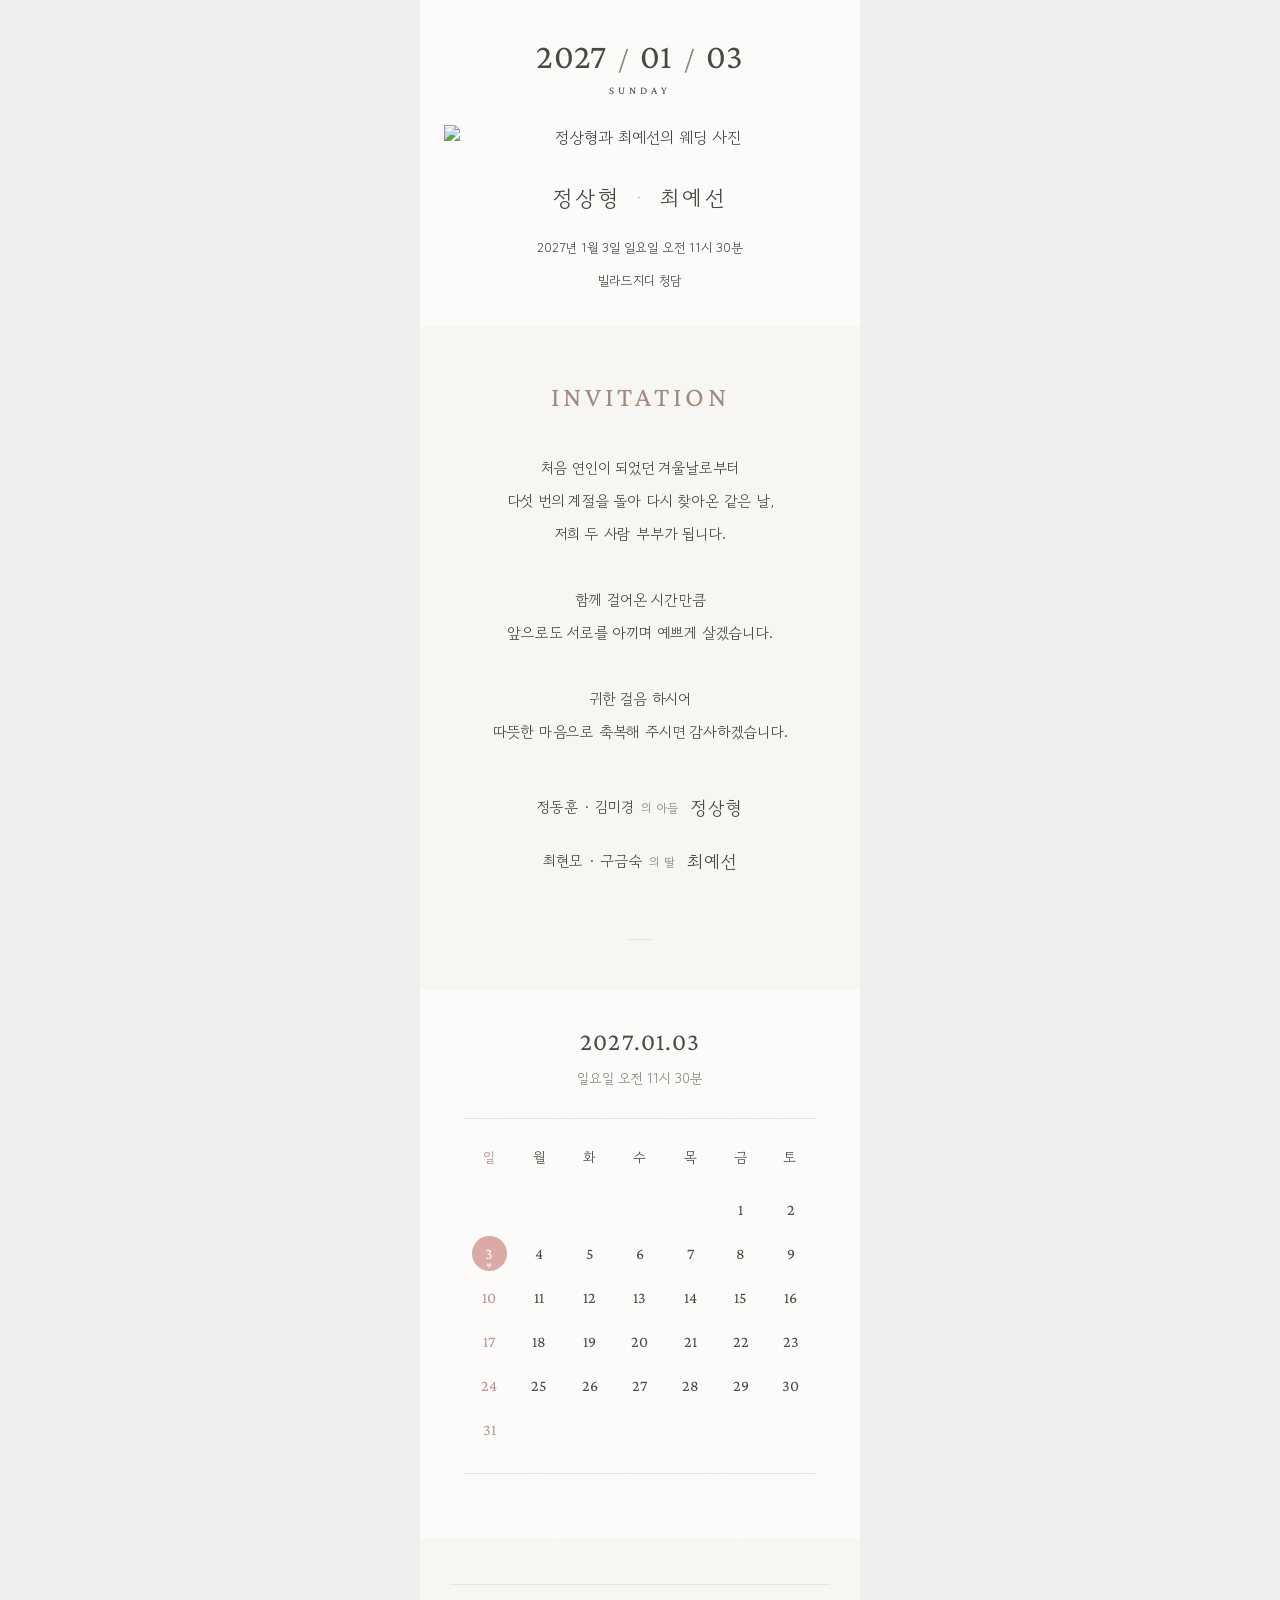
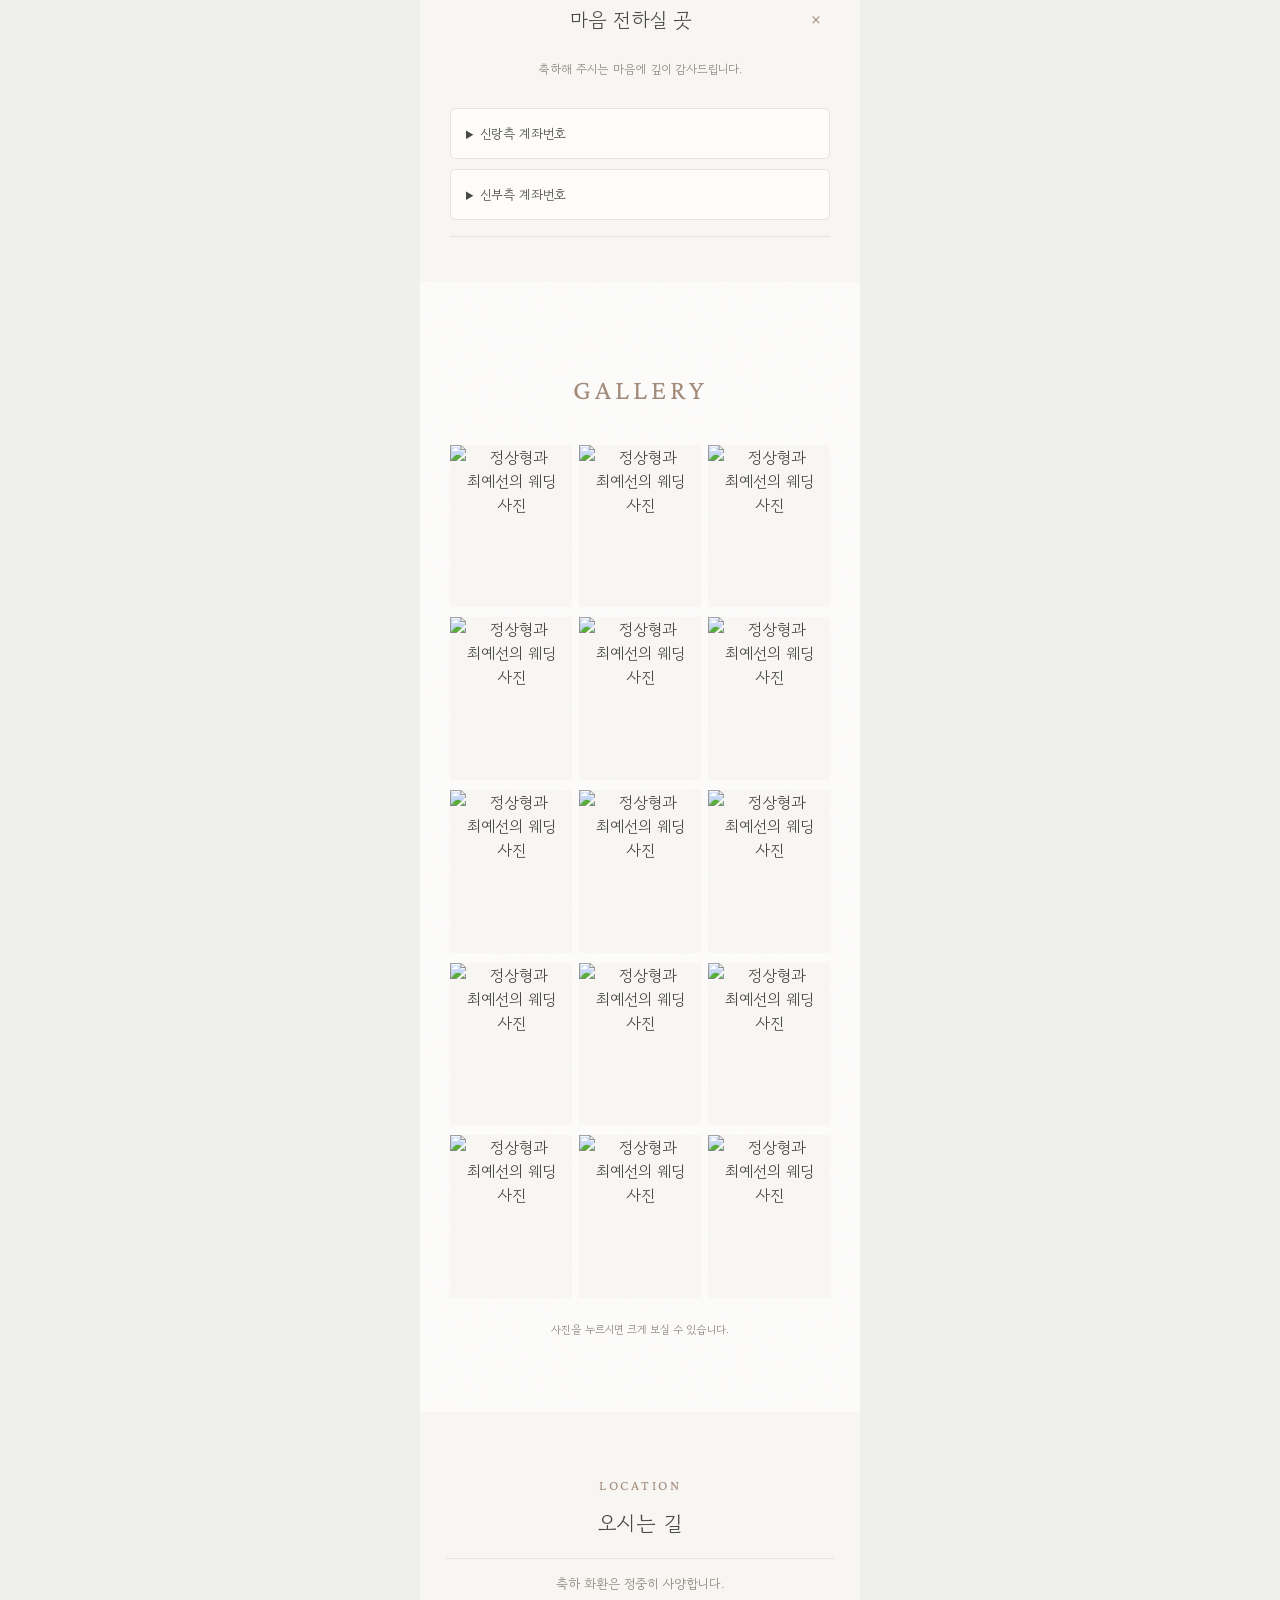
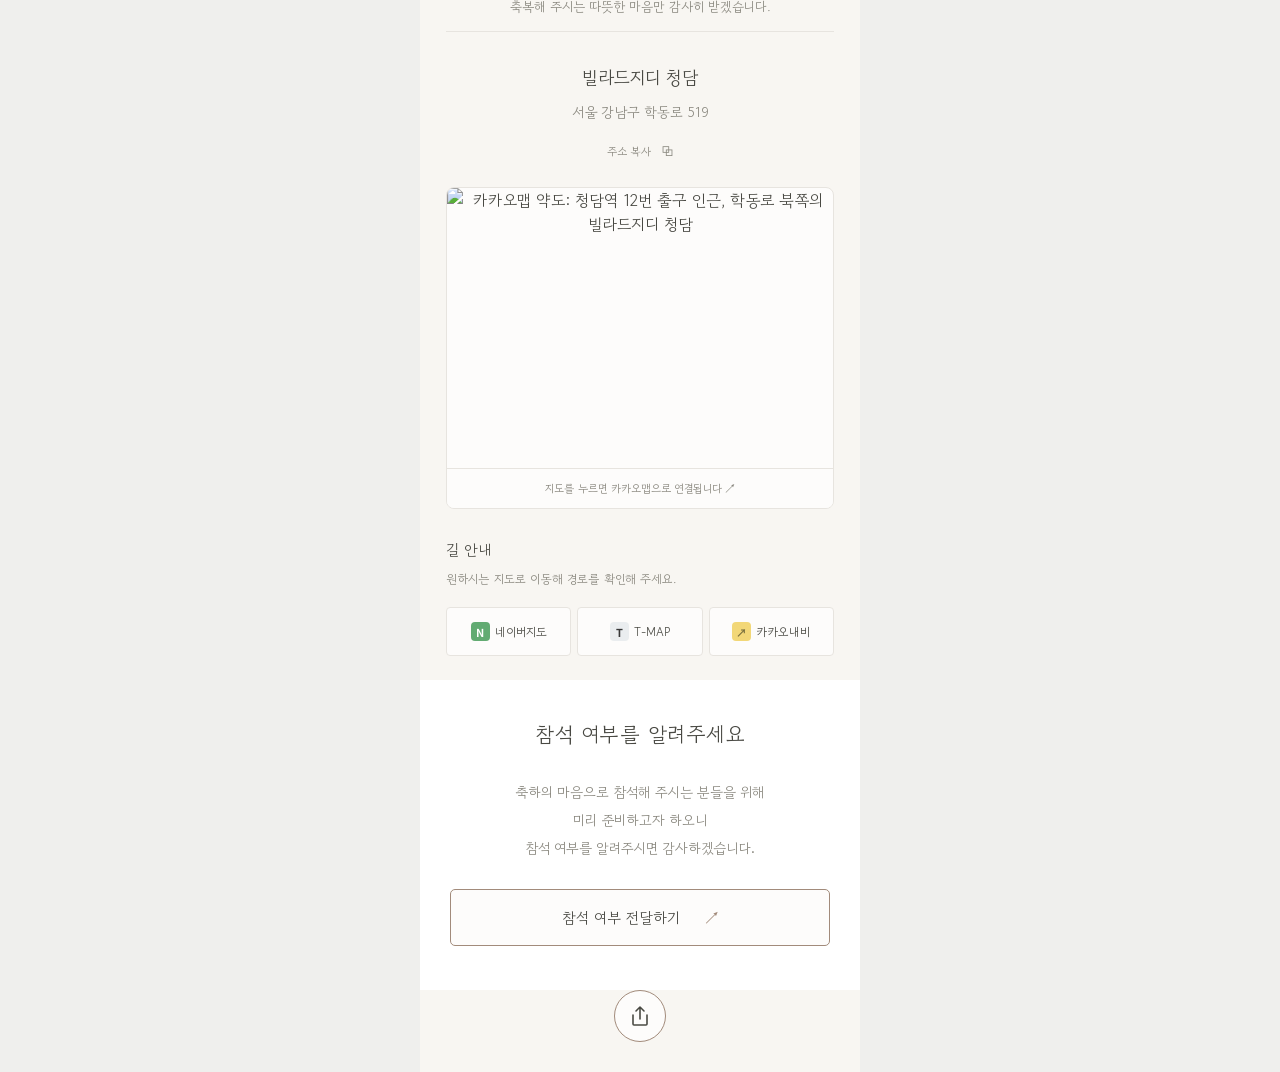
==== index.html @ b3162b82 "Refine invitation controls and add gallery crop selector" ====
<!doctype html>
<html lang="ko"><head><meta charset="utf-8"><meta name="viewport" content="width=device-width, initial-scale=1, viewport-fit=cover"><meta name="theme-color" content="#faf9f6"><meta name="description" content="정상형 · 최예선, 2027년 1월 3일 일요일 오전 11시 30분. 빌라드지디 청담."><title>정상형 · 최예선 결혼합니다</title>
<link rel="canonical" href="https://sanghyung-yesun-wedding-invitation.github.io/">
<meta property="og:type" content="website"><meta property="og:locale" content="ko_KR">
<meta property="og:title" content="정상형 · 최예선 결혼합니다">
<meta property="og:description" content="2027년 1월 3일 일요일 오전 11시 30분 · 빌라드지디 청담">
<meta property="og:url" content="https://sanghyung-yesun-wedding-invitation.github.io/">
<meta property="og:image" content="https://sanghyung-yesun-wedding-invitation.github.io/assets/share-photo.jpg">
<meta property="og:image:alt" content="정상형과 최예선의 웨딩 사진">
<meta name="twitter:card" content="summary_large_image">
<meta name="robots" content="noindex, nofollow">
<link rel="icon" href="assets/favicon.svg" type="image/svg+xml"><link rel="preconnect" href="https://fonts.googleapis.com"><link rel="preconnect" href="https://fonts.gstatic.com" crossorigin><link href="https://fonts.googleapis.com/css2?family=Allura&family=Crimson+Pro:ital,wght@0,300;0,400;0,500;1,300;1,400&family=Gowun+Batang:wght@400;700&family=Gowun+Dodum&family=Noto+Sans+KR:wght@400;500&display=swap" rel="stylesheet"><link rel="stylesheet" href="style.css?v=27"><script src="accounts-config.js?v=20261117" defer></script><script src="rsvp-config.js?v=7" defer></script><script src="kakao-share.js?v=24" defer></script><script src="app.js?v=27" defer></script></head><body><div id="app"></div><dialog id="photo-dialog" aria-label="웨딩 사진"><button class="photo-close" aria-label="사진 닫기">×</button><img alt="정상형과 최예선의 웨딩 사진"><div class="photo-controls"><button class="photo-prev" aria-label="이전 사진">←</button><span class="photo-counter" aria-live="polite"></span><button class="photo-next" aria-label="다음 사진">→</button></div></dialog><div id="notice" role="status"></div><noscript>청첩장을 보려면 JavaScript를 켜 주세요.</noscript></body></html>
---- style.css ----
:root{--body:'Gowun Dodum',sans-serif;--batang:'Gowun Batang',serif;--english:'Crimson Pro',serif;--script:'Allura',cursive;--ui:'Noto Sans KR',sans-serif;color:#4c4b47;background:#eeedeb;font-synthesis:none;-webkit-font-smoothing:antialiased}*{box-sizing:border-box}html{scroll-behavior:smooth;scroll-padding-top:46px}body{margin:0}h1,h2,h3,p,figure{margin:0}h1,h2,h3{font-weight:400}a{color:inherit;text-decoration:none}button,select{font:inherit;color:inherit}button{cursor:pointer;border:0}button,a,select{-webkit-tap-highlight-color:transparent;touch-action:manipulation}img{display:block;max-width:100%}button:focus-visible,a:focus-visible,select:focus-visible{outline:2px solid #a38c79;outline-offset:4px}::selection{background:#e4d2c0}.sr-only{position:absolute;width:1px;height:1px;overflow:hidden;clip:rect(0,0,0,0);white-space:nowrap}.collection-page{background:#f5f4f1;font-family:var(--ui)}.collection-header{max-width:1360px;margin:auto;padding:0 48px;height:85px;display:flex;align-items:center;justify-content:space-between;border-bottom:1px solid #e1dfd8}.collection-logo{font:20px var(--batang);letter-spacing:2px}.collection-logo>span{font:italic 25px var(--english);margin:0 7px;color:#a19483}.collection-header>span{font:14px var(--english);letter-spacing:2px;color:#8b8980}.collection{max-width:1360px;margin:auto;padding:0 48px}.collection-intro{text-align:center;padding:72px 0 48px}.collection-intro>span{font:11px var(--english);letter-spacing:3px;color:#9b9487}.collection-intro>h1{font:30px/1.8 var(--batang);letter-spacing:-1px;margin:23px 0 19px}.collection-intro>p{font:13px/2 var(--body);color:#8d897f}.collection-filter{display:flex;justify-content:center;gap:30px;border-bottom:1px solid #dfddd5;margin-bottom:35px}.collection-filter button{background:none;color:#989386;padding:16px 0;font:12px var(--body);border-bottom:1px solid transparent}.collection-filter .selected{color:#5a5146;border-color:#968673}.collection-filter small{font:12px var(--english);margin-left:4px}.concept-grid{display:grid;grid-template-columns:repeat(3,minmax(0,1fr));gap:48px 28px;align-items:start}.concept-number{display:flex;justify-content:space-between;align-items:center;margin-bottom:10px;font:11px var(--body);color:#8d877c}.concept-number i{font-style:normal;padding:0 7px;color:#c0b9ae}.concept-number button{background:none;font:23px var(--body);width:36px;height:36px;color:#9c9385}.concept-number button[aria-pressed=true]{color:#b77e7e}.concept-link{display:block;position:relative;border:1px solid #e5e1d9;overflow:hidden;background:#fbfaf7}.preview-stage{overflow:hidden;position:relative;min-height:100px}.preview-stage>.card{width:400px;max-width:400px;min-width:400px;margin:0;transform-origin:top left;pointer-events:none}.preview-invitation{padding:65px 25px 60px;text-align:center}.preview-invitation .section-heading{margin-bottom:30px}.preview-invitation>p{font:14px/2.1 var(--body);color:var(--soft)}.concept-open{position:absolute;bottom:13px;right:13px;padding:9px 13px;border:1px solid #ded9ce;background:#fffdf9ed;color:#807362;font-size:10px;opacity:0;transform:translateY(4px);transition:.2s}.concept-link:hover .concept-open,.concept-link:focus-visible .concept-open{opacity:1;transform:none}.concept-title{display:flex;justify-content:space-between;align-items:center;margin-top:18px}.concept-title h2{font:19px var(--batang);letter-spacing:-.5px}.concept-title>span{font:italic 18px var(--english);color:#b6aa96}.concept-note{font:12px/1.8 var(--body);color:#938b7e;margin-top:9px}.collection-footer{margin-top:75px;padding:44px 0 50px;border-top:1px solid #dedbd2;text-align:center}.collection-footer p{font:17px var(--batang);letter-spacing:2px}.collection-footer>span{display:block;font:11px var(--body);color:#a29a8d;margin-top:15px}.empty{grid-column:1/-1;text-align:center;font:14px var(--body);color:#968d80;padding:80px 0}
.card{--background:#fcfbf9;--ink:#4d4b47;--soft:#858078;--accent:#ac8f7f;--line:#e8e2da;--tint:#f7f3ee;--day:#dfb7b1;font-family:var(--body);color:var(--ink);background-color:var(--background);width:100%;max-width:440px;margin:auto;position:relative;overflow:hidden;word-break:keep-all}.skin-white{--background:#fdfcfb;--ink:#494943;--soft:#89877e;--accent:#a28b7b;--line:#e7e4df;--tint:#f8f6f2;--day:#d9aaa6}.skin-ivory{--background:#f9f5ed;--ink:#5a5148;--soft:#918576;--accent:#ad896c;--line:#e6ddcf;--tint:#f3ebde;--day:#cda897}.skin-rose{--background:#fcf7f4;--ink:#645451;--soft:#a18c86;--accent:#b28785;--line:#eadbd5;--tint:#f7ede8;--day:#d7a4a2}.skin-sand{--background:#faf7f1;--ink:#645b4d;--soft:#988d7b;--accent:#af997b;--line:#e6dfd2;--tint:#f4ede2;--day:#cdb59c}.skin-sage{--background:#fafbf6;--ink:#545e4f;--soft:#8b957e;--accent:#929e7c;--line:#e0e5d6;--tint:#f1f4e9;--day:#acb89a}.skin-mist{--background:#f7f9fa;--ink:#56636a;--soft:#8b9aa2;--accent:#8c9daa;--line:#dce4e8;--tint:#eef3f5;--day:#adbec7}.skin-cream{--background:#fbf8f0;--ink:#615b48;--soft:#9c947d;--accent:#aaa07c;--line:#e8e0cb;--tint:#f5efdf;--day:#cdbb90}.skin-lilac{--background:#fcfafc;--ink:#625d67;--soft:#9a909e;--accent:#ac96b4;--line:#e8e0eb;--tint:#f5eff7;--day:#cbb2ce}.card:before{content:'';position:absolute;z-index:0;inset:0;pointer-events:none;background-image:url("data:image/svg+xml,%3Csvg xmlns='http://www.w3.org/2000/svg' width='180' height='180'%3E%3Cfilter id='n'%3E%3CfeTurbulence type='fractalNoise' baseFrequency='.75' numOctaves='3' stitchTiles='stitch'/%3E%3C/filter%3E%3Cpath fill='%23000' filter='url(%23n)' opacity='.11' d='M0 0h180v180H0z'/%3E%3C/svg%3E");opacity:.27;mix-blend-mode:multiply}.card>section,.card>footer,.preview-invitation{position:relative;z-index:1}.invitation-page{background:#efefed}.sample-bar{max-width:440px;height:42px;margin:auto;display:flex;justify-content:space-between;align-items:center;padding:0 17px;background:#fff;color:#8d877d;border-bottom:1px solid #f0ede7;font:10px var(--ui)}.sample-bar a{padding:8px 0}.sample-bar select{font-size:10px;background:none;border:0;max-width:170px;padding:8px 4px}.sample-footnote{max-width:440px;margin:0 auto;text-align:center;padding:20px;font:9px var(--ui);color:#a59c8d;background:#f1eee7}.cover{text-align:center;padding-bottom:30px}.cover-photo{overflow:hidden}.cover-photo img{width:100%;height:100%;object-fit:cover;object-position:50% 42%}.paper-names{display:flex;justify-content:center;align-items:center;gap:49px;padding:60px 0 48px;font:19px var(--body);letter-spacing:4px}.paper-names i{display:block;width:27px;height:1px;background:var(--ink);transform:rotate(-45deg);opacity:.7}.cover-paper .cover-photo{margin:0 35px;aspect-ratio:3/4}.paper-date{font:18px var(--english);margin:28px 15px 13px;white-space:nowrap}.paper-date>span{font:13px var(--body);margin-right:3px}.paper-date>i{font:15px var(--english);margin-left:9px;font-style:normal}.paper-venue{font:15px var(--body);margin:16px 20px 0}.paper-address{font:12px var(--body);color:var(--soft);margin-top:12px}.cover-02 .cover-photo{aspect-ratio:4/3;margin:0 30px}.cover-02 .paper-names{padding-top:78px;padding-bottom:65px}.cover-02{padding-bottom:68px}.cover-02 .paper-date{margin-top:36px}.cover-03 .cover-photo{margin:0 44px;aspect-ratio:3/4;border:9px solid #fffefb;box-shadow:0 3px 15px #9b827514}.cover-03 .paper-names{gap:39px;padding-top:65px}.cover-03 .paper-date{margin-top:30px}.wide-title{padding:57px 15px 34px}.wide-title>span{font:13px var(--english);letter-spacing:1.8px}.wide-title h1{font:20px var(--body);letter-spacing:2px;margin-top:13px}.wide-title h1>i{font:15px var(--body);font-style:normal;letter-spacing:1px;margin:0 9px}.cover-wide .cover-photo{aspect-ratio:3/4}.handwriting{font:40px/1.2 var(--script);color:var(--soft);margin:26px 15px 20px}.cover-place{font:14px/1.9 var(--body);margin:0 12px}.cover-place p+p{margin-top:7px}.cover-05 .cover-photo{margin:0 17px;aspect-ratio:4/5}.cover-05 .wide-title{padding-top:66px;padding-bottom:40px}.cover-06 .cover-photo{margin:0 26px;aspect-ratio:3/4}.cover-06 .handwriting{font-size:39px}.vertical-names{display:flex;justify-content:center;align-items:center;gap:29px;padding:49px 0 35px;font:20px/1.65 var(--batang)}.vertical-names i{display:block;width:25px;height:1px;transform:rotate(-45deg);background:var(--ink);opacity:.6;margin-top:3px}.cover-vertical .cover-photo{margin:0 19px;aspect-ratio:1/1}.vertical-date{font:13px/1.8 var(--batang);margin:27px 15px 0}.cover-vertical .paper-venue{font-size:14px;margin-top:23px}.cover-vertical{padding-bottom:42px}.cover-08 .cover-photo{aspect-ratio:4/5;margin:0 30px}.cover-08 .vertical-names{padding-top:53px;padding-bottom:37px}.cover-09 .cover-photo{aspect-ratio:4/5;margin:0 24px}.cover-09 .vertical-names{font-family:var(--body);gap:40px;padding-top:60px}.date-title{padding:50px 15px 34px}.date-title>span{font:32px var(--english);letter-spacing:.4px}.date-title>span i{font-style:normal;font-size:27px;margin:0 4px;color:var(--soft)}.date-title>p{font:14px var(--english);letter-spacing:2.8px;margin-top:5px}.cover-date .cover-photo{aspect-ratio:3/4}.date-names{display:flex;justify-content:center;gap:15px;align-items:center;font:19px var(--body);letter-spacing:2px;margin:30px 0 18px}.date-names i{font-style:normal;font-size:13px;color:var(--soft)}.cover-date .cover-place{font-size:13px}.cover-11 .cover-photo{aspect-ratio:4/3;margin:0 22px}.cover-11 .date-title{padding:68px 15px 42px}.cover-11 .date-names{margin-top:34px}.cover-11{padding-bottom:65px}.cover-12 .cover-photo{aspect-ratio:4/5;margin:0 16px}.cover-12 .date-title>span{font-size:31px}.section{text-align:center;padding:90px 30px}.section-heading{margin-bottom:35px;text-align:center}.section-heading>span{display:block;font:14px var(--english);letter-spacing:2.5px;color:var(--accent)}.section-heading h2{font:21px/1.7 var(--body);letter-spacing:.5px;margin-top:13px;color:var(--ink)}.invitation-section{padding-top:86px;padding-bottom:50px;background:var(--tint)}.invitation-text{font:15px/2.2 var(--body);color:var(--ink);letter-spacing:-.2px}.invitation-sign{display:flex;align-items:center;justify-content:center;gap:12px;margin-top:43px;font:17px var(--body)}.invitation-sign i{font-style:normal;font-size:12px;color:var(--soft)}.invitation-sign small{font-size:12px;color:var(--soft);margin-left:3px}.fine-divider{width:24px;height:1px;background:var(--line);margin:60px auto 0}.date-section{padding-top:38px;padding-bottom:65px}.calendar-title h2{font:25px var(--english);letter-spacing:1.4px}.calendar-title p{font:14px var(--body);margin-top:13px;color:var(--soft)}.calendar-grid{display:grid;grid-template-columns:repeat(7,minmax(0,1fr));row-gap:8px;align-items:center;border-top:1px solid var(--line);border-bottom:1px solid var(--line);margin:30px 14px 0;padding:20px 0 25px;font:16px var(--english)}.calendar-grid>span{height:36px;display:grid;place-items:center}.calendar-grid .weekday{font:14px var(--body);margin-bottom:9px}.calendar-grid .sunday{color:#bd8f90}.calendar-grid .ceremony{width:35px;height:35px;justify-self:center;background:var(--day);color:white;border-radius:50%;position:relative}.calendar-grid .ceremony:after{content:'♥';font:6px var(--ui);position:absolute;bottom:1px;left:0;right:0;text-align:center;color:#fff9}.countdown{display:flex;justify-content:center;gap:17px;align-items:center;margin:30px 0 20px}.countdown>div{min-width:40px}.countdown span{display:block;font:8px var(--english);letter-spacing:1.5px;color:var(--soft);margin-bottom:10px}.countdown b{font:23px var(--english)}.countdown i{font:14px var(--english);color:var(--soft);padding-top:17px}.countdown-sentence{font:13px var(--body);color:var(--soft);margin-top:23px}.countdown-sentence em{font-style:normal;color:var(--accent);font-size:15px;padding:0 3px}.calendar-save{display:inline-flex;gap:24px;align-items:center;margin-top:26px;font:11px var(--body);color:var(--soft);padding:9px 15px;border:1px solid var(--line);border-radius:4px}.photo-pause{margin:35px 0 5px;text-align:center}.pause-image{height:335px;overflow:hidden}.pause-image img{width:100%;height:100%;object-fit:cover;object-position:center 40%}.pause-caption{padding:27px 30px 30px}.pause-caption>p{font:46px var(--script);color:var(--accent)}.pause-caption>div{display:flex;justify-content:center;gap:30px;font:10px var(--english);letter-spacing:1px;margin-top:10px;color:var(--soft)}.pause-paper{margin-left:35px;margin-right:35px}.pause-paper .pause-image{height:315px}.pause-paper .pause-caption{padding-left:0;padding-right:0}.pause-wide .pause-image{height:270px}.pause-vertical{margin-top:12px;margin-bottom:45px;background:var(--tint);padding-top:35px}.pause-vertical .pause-image{margin:0 35px;height:295px}.pause-date .pause-image{height:380px}.pause-date .pause-caption{border-bottom:1px solid var(--line);margin:0 30px}.gallery-section{padding-top:75px;padding-bottom:75px}.gallery-grid{display:grid;grid-template-columns:repeat(3,minmax(0,1fr));gap:7px}.gallery-grid button{padding:0;background:var(--tint);aspect-ratio:3/4;overflow:hidden}.gallery-grid img{width:100%;height:100%;object-fit:cover;transition:transform .5s}.gallery-grid button:hover img{transform:scale(1.03)}.gallery-columns .gallery-grid{grid-template-columns:repeat(2,minmax(0,1fr));gap:11px}.gallery-columns .gallery-grid button:nth-child(5n+1){grid-column:1/-1;aspect-ratio:4/3}.gallery-columns .gallery-grid button:nth-child(5n+4){aspect-ratio:1/1}.gallery-columns .gallery-grid button:nth-child(5n+5){aspect-ratio:1/1}.gallery-tip{font:11px var(--body);margin-top:23px;color:var(--soft)}.album-main{padding:0;width:100%;height:425px;background:var(--tint);display:block}.album-main img{width:100%;height:100%;object-fit:cover}.album-navigation{display:flex;align-items:center;justify-content:center;gap:40px;margin:12px 0;font:13px var(--english);color:var(--soft)}.album-navigation>b{font-weight:400;color:var(--ink)}.album-navigation button{font:20px var(--english);width:40px;height:38px;background:none;color:var(--accent)}.album-strip{display:flex;gap:7px;overflow-x:auto;position:relative;scrollbar-width:thin;scrollbar-color:var(--line) transparent;padding-bottom:9px}.album-strip>button{width:50px;min-width:50px;height:65px;background:none;padding:2px;border:1px solid transparent;opacity:.6}.album-strip>button[aria-pressed=true]{opacity:1;border-color:var(--accent)}.album-strip img{width:100%;height:100%;object-fit:cover}.location-section{padding:65px 26px 24px;background:var(--tint)}.location-section .section-heading{margin-bottom:28px}.venue-title h3{font:18px var(--body);margin-bottom:12px}.venue-title p{font:14px var(--body);color:var(--soft)}.copy-address{font:11px var(--body);background:transparent;color:var(--soft);padding:9px 14px;margin:10px 0 18px}.copy-address span{margin-left:7px;font-size:13px}.map-shell{position:relative;background:#e9e9e1;height:260px;border:1px solid var(--line);overflow:hidden}.map-shell iframe{border:0;width:100%;height:225px;display:block;filter:saturate(.55)}.map-fallback{display:block;height:35px;text-align:center;font:11px var(--body);line-height:35px;background:var(--background);color:var(--soft);border-top:1px solid var(--line)}.navigation-title{text-align:left;margin-top:30px}.navigation-title h3{font:15px var(--body);margin-bottom:8px}.navigation-title p{font:12px/1.8 var(--body);color:var(--soft)}.map-buttons{display:flex;gap:8px;margin:18px 0 0}.map-buttons a{flex:1;border:1px solid var(--line);border-radius:4px;display:flex;justify-content:center;align-items:center;gap:8px;padding:13px 5px;font:12px var(--body);background:var(--background)}.map-buttons a>span{width:19px;height:19px;display:grid;place-items:center;font:700 11px var(--ui);border-radius:4px}.naver-mark{color:white;background:#62ab72}.kakao-mark{background:#f2d777;color:#7a703d}.venue-details{text-align:left;border-top:1px solid var(--line)}.venue-details>div{display:grid;grid-template-columns:80px 1fr;padding:20px 0;border-bottom:1px solid var(--line);font:13px/1.9 var(--body)}.venue-details>div>span{color:var(--accent)}.venue-details>div>p{color:var(--soft)}.closing{text-align:center;padding-top:60px;padding-bottom:35px}.closing-photo{margin:0 35px;aspect-ratio:4/3;overflow:hidden}.closing-photo img{width:100%;height:100%;object-fit:cover;object-position:50% 40%}.closing-text{padding:35px 24px 25px}.closing-text p{font:14px/2.1 var(--body);color:var(--ink)}.closing-text>span{display:block;font:14px var(--body);margin-top:24px;letter-spacing:1px}.closing-text>i{display:block;font:35px var(--script);color:var(--accent);margin-top:28px}.closing-wide .closing-photo{margin:0;aspect-ratio:4/3}.closing-vertical .closing-photo{aspect-ratio:1/1;margin:0 28px}.closing-date .closing-photo{margin:0 20px;aspect-ratio:4/3}.share-invitation{background:var(--tint);border:1px solid var(--line);border-radius:5px;font:13px var(--body);padding:16px 30px;min-height:46px;margin:5px auto 0;color:var(--soft)}.share-invitation>span{margin-left:15px}.invitation-footer{text-align:center;padding:0 20px 40px;color:var(--soft)}.invitation-footer>a{font:24px var(--body);width:40px;height:40px;display:block;margin:0 auto 15px}.invitation-footer p{font:14px var(--english);letter-spacing:2px}.invitation-footer>span{display:block;font:10px var(--body);margin-top:10px;color:var(--accent)}.animated{opacity:0;transform:translateY(13px);transition:opacity .8s,transform .8s}.animated.shown{opacity:1;transform:none}.photo-open{overflow:hidden}#photo-dialog{background:transparent;border:0;padding:0;max-width:95vw;max-height:96dvh;overflow:visible;color:#faf8f3}#photo-dialog::backdrop{background:#171716ee;backdrop-filter:blur(5px)}#photo-dialog>img{max-width:94vw;max-height:82dvh;min-height:100px;object-fit:contain}.photo-close{position:absolute;right:0;top:0;z-index:2;background:#2225;color:white;width:44px;height:44px;font:28px var(--body)}.photo-controls{display:flex;justify-content:space-between;align-items:center;font:14px var(--english);padding:9px 0}.photo-controls button{background:transparent;color:white;width:44px;height:40px;font:24px var(--english)}#notice{position:fixed;bottom:25px;left:50%;z-index:100;transform:translate(-50%,12px);background:#fffdf8;color:#766b5d;box-shadow:0 4px 20px #0001;border:1px solid #e1d9ca;border-radius:6px;padding:14px 20px;font:12px/1.8 var(--body);max-width:90vw;width:max-content;opacity:0;pointer-events:none;transition:.2s}#notice.visible{opacity:1;transform:translate(-50%,0)}
@media(max-width:1050px){.collection{padding:0 32px}.collection-header{padding:0 32px}.concept-grid{gap:38px 22px}.concept-note{font-size:11px}.concept-title h2{font-size:17px}.collection-filter{gap:24px}}@media(max-width:800px){.concept-grid{grid-template-columns:repeat(2,minmax(0,1fr));gap:38px 25px}.collection-intro{padding:55px 0 35px}.collection-filter{gap:25px}.collection-filter button{font-size:11px}.concept-title h2{font-size:19px}.concept-note{font-size:12px}.concept-open{opacity:1;transform:none}}
@media(max-width:520px){.collection{padding:0 21px}.collection-header{height:70px;padding:0 21px}.collection-logo{font-size:17px}.collection-header>span{font-size:12px}.collection-intro{padding:48px 0 33px}.collection-intro>span{font-size:10px;letter-spacing:2px}.collection-intro>h1{font-size:26px;line-height:1.8;margin:21px 0 16px}.collection-intro>p{font-size:12px}.collection-filter{gap:0 23px;flex-wrap:wrap;margin-bottom:25px}.collection-filter button{font-size:11px;padding:12px 0}.concept-grid{grid-template-columns:1fr;gap:35px}.concept-title h2{font-size:19px}.concept-number{font-size:11px}.concept-note{font-size:12px}.collection-footer{margin-top:50px;padding:35px 0}.section{padding-left:28px;padding-right:28px}.invitation-text{font-size:14px;line-height:2.25;letter-spacing:-.15px}.section-heading h2{font-size:20px}.section-heading>span{font-size:13px}.calendar-grid{margin-left:10px;margin-right:10px}.location-section{padding-left:24px;padding-right:24px}.cover-place{font-size:13px}.paper-names{font-size:18px;gap:41px;padding-top:55px;padding-bottom:43px}.paper-date{font-size:17px}.paper-date>span{font-size:12px}.wide-title{padding-top:52px}.wide-title h1{font-size:19px}.cover-02 .paper-names{padding-top:65px;padding-bottom:52px}.cover-03 .cover-photo{margin:0 35px}.cover-03 .paper-names{gap:35px}.vertical-date{font-size:12px}.date-title>span{font-size:30px}.date-names{font-size:18px}.album-main{height:390px}.pause-image{height:310px}.pause-date .pause-image{height:350px}.closing-text p{font-size:14px}}
@media(max-width:375px){.collection{padding:0 18px}.collection-filter{gap:0 19px}.paper-names{gap:31px;font-size:17px;letter-spacing:3px}.cover-paper .cover-photo{margin:0 28px}.cover-02 .cover-photo{margin:0 25px}.cover-03 .cover-photo{margin:0 31px}.paper-date{font-size:16px;margin-left:10px;margin-right:10px}.paper-date>i{font-size:14px;margin-left:6px}.cover-place{font-size:12px;margin:0 8px}.cover-date .cover-place{font-size:12px}.wide-title h1{font-size:18px}.wide-title h1>i{font-size:14px;margin:0 6px}.wide-title>span{font-size:12px}.handwriting{font-size:35px}.cover-06 .handwriting{font-size:34px}.vertical-names{font-size:19px}.vertical-date{font-size:11px}.date-title>span{font-size:28px}.date-title>p{font-size:12px}.section{padding-left:22px;padding-right:22px}.invitation-text{font-size:13px;line-height:2.3}.section-heading h2{font-size:19px}.section-heading>span{font-size:12px}.calendar-grid{margin-left:9px;margin-right:9px}.calendar-grid>span{height:33px}.calendar-grid .ceremony{width:32px;height:32px}.calendar-grid .weekday{font-size:12px}.countdown-sentence{font-size:12px}.album-main{height:350px}.photo-pause.pause-paper{margin-left:27px;margin-right:27px}.pause-paper .pause-image{height:270px}.pause-vertical .pause-image{margin:0 27px;height:270px}.pause-caption>p{font-size:41px}.gallery-grid{gap:5px}.gallery-columns .gallery-grid{gap:9px}.location-section{padding-left:20px;padding-right:20px}.venue-title h3{font-size:17px}.venue-title p{font-size:13px}.navigation-title p{font-size:11px}.venue-details>div{font-size:12px;grid-template-columns:70px 1fr}.map-buttons a{font-size:11px}.closing-photo{margin:0 27px}.closing-text p{font-size:13px}.closing-text>i{font-size:32px}.share-invitation{font-size:12px;padding:15px 25px}}
@media(prefers-reduced-motion:reduce){html{scroll-behavior:auto}*,*:before,*:after{transition:none!important;animation:none!important}.animated{opacity:1;transform:none}}
/* Date-only collection; all photographs live in the gallery. */
.text-cover{padding:25px 20px 35px!important}.text-cover .date-title{padding:50px 0 25px!important}.text-cover .date-title>span{font-size:38px}.text-cover .date-title>p{margin-top:9px;font-size:12px;letter-spacing:4px}.cover-script{font:37px var(--script);color:var(--accent);margin:22px 0 35px}.text-cover .date-names{font-size:22px;margin:0 0 23px!important;letter-spacing:3px}.text-cover .cover-place{font-size:13px;line-height:2}.cover-rule{height:1px;width:35px;background:var(--line);margin:48px auto 0}.text-cover+.invitation-section{padding-top:38px}.map-shell{height:315px;border-radius:8px;border:1px solid var(--line);background:var(--background)}.map-shell iframe{height:280px;filter:none}.gallery-grid button:last-child:nth-child(3n+1){grid-column:2}.rsvp-section{background:#fff;padding-top:24px;padding-bottom:29px}.rsvp-section .section-heading{margin-bottom:25px}.rsvp-section>p{font:14px/2 var(--body);color:var(--soft)}.rsvp-open{background:var(--background);border:1px solid var(--accent);color:var(--ink);border-radius:5px;width:100%;padding:17px 14px;margin:27px 0 15px;font:15px var(--body)}.rsvp-open span{margin-left:20px;color:var(--accent)}.rsvp-section>.rsvp-hint{font-size:11px;letter-spacing:.5px}.rsvp-dialog{padding:0;border:0;border-radius:14px;background:var(--background);color:var(--ink);width:min(100% - 20px,480px);max-width:480px;max-height:92dvh;overflow:hidden;box-shadow:0 15px 60px #0003}.rsvp-dialog::backdrop{background:#403c3666;backdrop-filter:blur(3px)}.rsvp-dialog-header{display:flex;align-items:center;justify-content:space-between;padding:13px 16px;border-bottom:1px solid var(--line)}.rsvp-dialog-header h2{font:17px var(--body)}.rsvp-dialog-header button{width:36px;height:36px;background:none;color:var(--soft);font:26px var(--body)}.rsvp-form-container{height:calc(88dvh - 110px);min-height:240px;overflow:auto;background:#faf7f3}.rsvp-form-container iframe{border:0;display:block;width:100%;height:100%;min-height:400px}.rsvp-new-window{display:block;text-align:center;padding:13px 7px;font:11px/1.7 var(--body);color:var(--soft);border-top:1px solid var(--line)}.flower-notice{padding-top:65px;padding-bottom:55px}.flower-notice .section-heading{margin-bottom:18px}.flower-symbol{font:38px var(--english);color:var(--accent);margin-bottom:15px}.flower-notice>p{font:14px/2.15 var(--body);color:var(--soft)}.closing{padding-top:0}.preview-invitation{padding-top:25px}.design-11 .text-cover{border:1px solid var(--line);margin:28px 22px 0;width:calc(100% - 44px)}.design-12 .cover-rule{width:65px}.skin-cream .text-cover .date-title>span{font-style:italic}.skin-lilac .text-cover .date-title>span{color:var(--accent)}
@media(max-width:375px){.text-cover .date-title>span{font-size:33px}.text-cover .date-names{font-size:20px}.cover-script{font-size:32px}.text-cover .cover-place{font-size:12px}.rsvp-section>p,.flower-notice>p{font-size:13px}.rsvp-open{font-size:14px}.rsvp-new-window{font-size:10px}}
/* Photo cover and invitation-native attendance controls. */
[hidden]{display:none!important}
.photo-cover{padding:0 0 32px!important}.photo-cover .date-title{padding:37px 20px 29px!important}.photo-cover .date-title>span{font-size:35px}.photo-cover .date-title>p{font-size:11px;letter-spacing:4px;margin-top:8px}.main-photo{margin:0 24px 32px}.main-photo img{display:block;width:100%;height:auto!important;max-height:none!important;object-fit:contain}.photo-cover .date-names{font-size:22px;margin:0 0 22px!important;letter-spacing:3px}.photo-cover .cover-place{font-size:13px;line-height:2}.photo-cover+.invitation-section{padding-top:38px}.gallery-grid button:last-child:nth-child(3n+1){grid-column:auto}.gallery-grid{row-gap:10px}.flower-note{font:13px/1.8 var(--body);color:var(--soft);margin:-12px 0 32px;padding:13px 0;border-top:1px solid var(--line);border-bottom:1px solid var(--line)}.map-buttons{grid-template-columns:repeat(3,minmax(0,1fr));gap:6px}.map-buttons a{font-size:12px;gap:5px;padding:14px 4px}.tmap-mark{background:#eaedef;color:#383838;display:inline-grid;place-items:center;width:24px;height:24px;border-radius:5px;font-family:var(--ui)}.kakao-map{height:395px}.kakao-map iframe{height:360px}.location-section{padding-bottom:24px}
.rsvp-dialog{width:min(calc(100% - 24px),420px);background:var(--background);max-height:90dvh}.rsvp-form-container{height:auto;min-height:0;max-height:calc(90dvh - 63px);padding:26px 24px;overflow:auto;background:var(--background);text-align:left;overscroll-behavior:contain}.rsvp-form-intro{font:13px/1.8 var(--body);color:var(--soft);margin-bottom:26px}.rsvp-field{display:block;padding:0;margin:0 0 24px;border:0;min-width:0;font:14px/1.7 var(--body)}.rsvp-field legend{padding:0;margin-bottom:10px}.rsvp-field>span,.rsvp-field legend>span{color:var(--accent)}.rsvp-field small{font-size:11px;color:var(--soft);margin-left:5px}.choice-row{display:flex;gap:8px}.choice{flex:1;position:relative;min-width:0}.choice input{position:absolute;opacity:0;width:1px;height:1px}.choice span{display:grid;place-items:center;min-height:46px;padding:10px 2px;border:1px solid var(--line);border-radius:5px;color:var(--soft);background:var(--background);font-size:13px;cursor:pointer}.choice input:checked+span{border-color:var(--accent);background:var(--accent);color:white}.choice input:focus-visible+span{outline:2px solid var(--ink);outline-offset:3px}.text-field input,.text-field select,.text-field textarea{display:block;width:100%;font:16px/1.5 var(--body);color:var(--ink);background:var(--background);border:1px solid var(--line);border-radius:5px;padding:12px;margin-top:9px;resize:vertical}.text-field input::placeholder,.text-field textarea::placeholder{font-size:13px;color:var(--soft)}.rsvp-privacy{font:11px/1.9 var(--body);color:var(--soft);margin:0 0 16px}.rsvp-submit,.rsvp-result button{width:100%;border:1px solid var(--accent);border-radius:5px;background:var(--accent);color:white;padding:15px;font:14px var(--body)}.rsvp-submit:disabled{opacity:.6;cursor:wait}.rsvp-status{font:12px/1.8 var(--body);color:#9b4b44;margin-bottom:12px}.rsvp-status:empty{display:none}.rsvp-result{text-align:center;padding:30px 0 10px;outline:0}.result-check{display:block;color:var(--accent);font-size:32px;margin-bottom:22px}.rsvp-result h3{font:19px var(--body)}.rsvp-result p{font:13px/1.8 var(--body);margin:16px 0 30px;color:var(--soft)}
@media(max-width:375px){.main-photo{margin-left:18px;margin-right:18px}.photo-cover .date-title>span{font-size:31px}.rsvp-section{padding-left:22px;padding-right:22px}.rsvp-section>p{font-size:12px}.rsvp-form-container{padding:22px 18px}.map-buttons a{font-size:10px;gap:4px}.map-buttons span{width:21px;height:21px}}
.kakao-map{height:auto}.kakao-map-image{display:block}.kakao-map-image img{display:block;width:100%;height:auto}.kakao-map .map-fallback{font-size:11px;line-height:1.7;padding:10px 4px;height:auto;display:block}
/* Published single invitation. */
body.invitation-page{padding-top:0;padding-bottom:0}.invitation-heading h2{font:28px/1.4 var(--english);letter-spacing:4px;color:var(--accent)}.share-footer{text-align:center;padding:0 26px 30px;background:var(--tint)}.share-invitation{margin:0;width:100%;border:1px solid var(--accent);border-radius:5px;padding:17px;background:var(--background);color:var(--ink);font:14px var(--body)}.share-invitation span{margin-left:12px}.share-dialog{border:0;border-radius:14px;padding:0;width:min(calc(100% - 24px),420px);max-height:90dvh;overflow:auto;background:#fcfbf9;color:#4c4b47;box-shadow:0 15px 60px #0003}.share-dialog::backdrop{background:#403c3666;backdrop-filter:blur(3px)}.share-dialog .rsvp-dialog-header{border-bottom:1px solid #e7e1db}.share-dialog .rsvp-dialog-header button{color:#81766e}.share-content{padding:24px}.share-preview{overflow:hidden;border:1px solid #e7e1db;border-radius:8px;background:white}.share-preview>img{width:100%;height:auto;aspect-ratio:3/4;object-fit:contain;display:block}.share-preview>div{padding:18px}.share-preview h3{font:17px var(--body);margin-bottom:9px}.share-preview p{font:12px/1.9 var(--body);color:#82776f}.share-description{font:12px/1.8 var(--body);text-align:center;margin:22px 0;color:#82776f}.share-native,.share-copy{width:100%;padding:15px 8px;border:1px solid #a28b7b;border-radius:5px;font:14px var(--body);margin-bottom:10px}.share-native{background:#a28b7b;color:white}.share-copy{background:white;color:#61554b}.share-url-label{display:block;font:11px var(--body);color:#82776f;margin-top:10px}.share-url{display:block;width:100%;font:12px var(--ui);padding:12px 8px;border:1px solid #e7e1db;background:white;border-radius:4px;color:#61554b;margin-top:8px}.share-status{font:12px/1.8 var(--body);color:#61554b;margin-top:12px}.share-status:empty{display:none}
/* Stable full-screen photo viewer: controls do not move with image proportions. */
#photo-dialog{position:fixed;inset:0;margin:0;padding:60px 16px calc(76px + env(safe-area-inset-bottom));width:100vw;height:100dvh;max-width:none;max-height:none;box-sizing:border-box;overflow:hidden;touch-action:none;background:transparent}
#photo-dialog[open]{display:grid;place-items:center}#photo-dialog>img{display:block;width:100%;height:100%;min-height:0;max-width:100%;max-height:100%;object-fit:contain;touch-action:none;user-select:none;-webkit-user-select:none;-webkit-touch-callout:none;pointer-events:none}
#photo-dialog .photo-close{position:absolute;top:calc(12px + env(safe-area-inset-top));right:16px;border-radius:50%}#photo-dialog .photo-controls{position:absolute;bottom:env(safe-area-inset-bottom);left:0;right:0;height:70px;padding:0 24px;display:flex;justify-content:center;gap:48px;background:#17171699}#photo-dialog .photo-counter{min-width:64px;text-align:center}#photo-dialog .photo-controls button{flex:none;width:48px;height:48px;touch-action:manipulation}
.family-lines{margin-top:42px;font:15px/1.9 var(--body)}.family-lines p{display:flex;flex-direction:row;justify-content:center;align-items:center;gap:12px;margin-top:20px;text-align:center;white-space:nowrap}.family-lines p>span{min-width:0;text-align:center}.family-lines small{font-size:12px;color:var(--soft);margin-left:7px}.family-lines strong{font-size:18px;font-weight:400;letter-spacing:1px}
.accounts-section{text-align:left;margin-top:0;padding-top:45px;padding-bottom:45px;background:var(--tint)}.accounts-outer{border-top:1px solid var(--line);border-bottom:1px solid var(--line)}.accounts-outer>summary{list-style:none;padding:20px 5px;text-align:center;font:20px var(--body);cursor:pointer;color:var(--ink)}.accounts-outer>summary::-webkit-details-marker{display:none}.accounts-outer>summary span{float:right;color:var(--accent)}.accounts-outer[open]>summary span{transform:rotate(45deg)}.accounts-content{padding:0 0 16px}.accounts-content>p,.accounts-empty{font:12px/1.9 var(--body);color:var(--soft);text-align:center;padding:4px 0 18px}.account-group{margin-top:10px;border:1px solid var(--line);border-radius:5px;background:var(--background)}.account-group>summary{padding:15px;font:13px var(--body);cursor:pointer}.account-row{display:flex;align-items:center;justify-content:space-between;gap:10px;padding:15px;border-top:1px solid var(--line);font:13px/1.8 var(--body)}.account-row strong{font-weight:400}.account-row p{font-size:12px;color:var(--soft);overflow-wrap:anywhere}.account-row button{background:var(--tint);border:1px solid var(--line);border-radius:4px;padding:8px 10px;font:11px var(--body);color:var(--ink);flex:none}
@media(max-width:375px){.family-lines{font-size:13px}.family-lines p{gap:4px}.family-lines p>span{min-width:0}.family-lines strong{font-size:16px}}

.share-copy-wrap{position:relative}.share-copy-toast{position:absolute;left:50%;bottom:calc(100% + 6px);transform:translateX(-50%);padding:9px 14px;border-radius:8px;background:#4c443eee;color:#fff;font:12px/1.5 var(--body);white-space:nowrap;box-shadow:0 3px 12px #0002;pointer-events:none;opacity:0;transition:opacity .18s;z-index:1}.share-copy-toast.visible{opacity:1}

.share-kakao{width:100%;padding:15px 8px;border:1px solid #fee500;border-radius:5px;font:14px var(--body);margin-bottom:10px;background:#fee500;color:#191919}.share-kakao:disabled{opacity:.6;cursor:wait}

.account-row .account-role{font-size:10px;color:var(--soft);font-weight:400;margin-right:7px}.share-footer .share-invitation{display:inline-flex;align-items:center;justify-content:center;width:52px;height:52px;min-height:52px;padding:0;border-radius:50%}
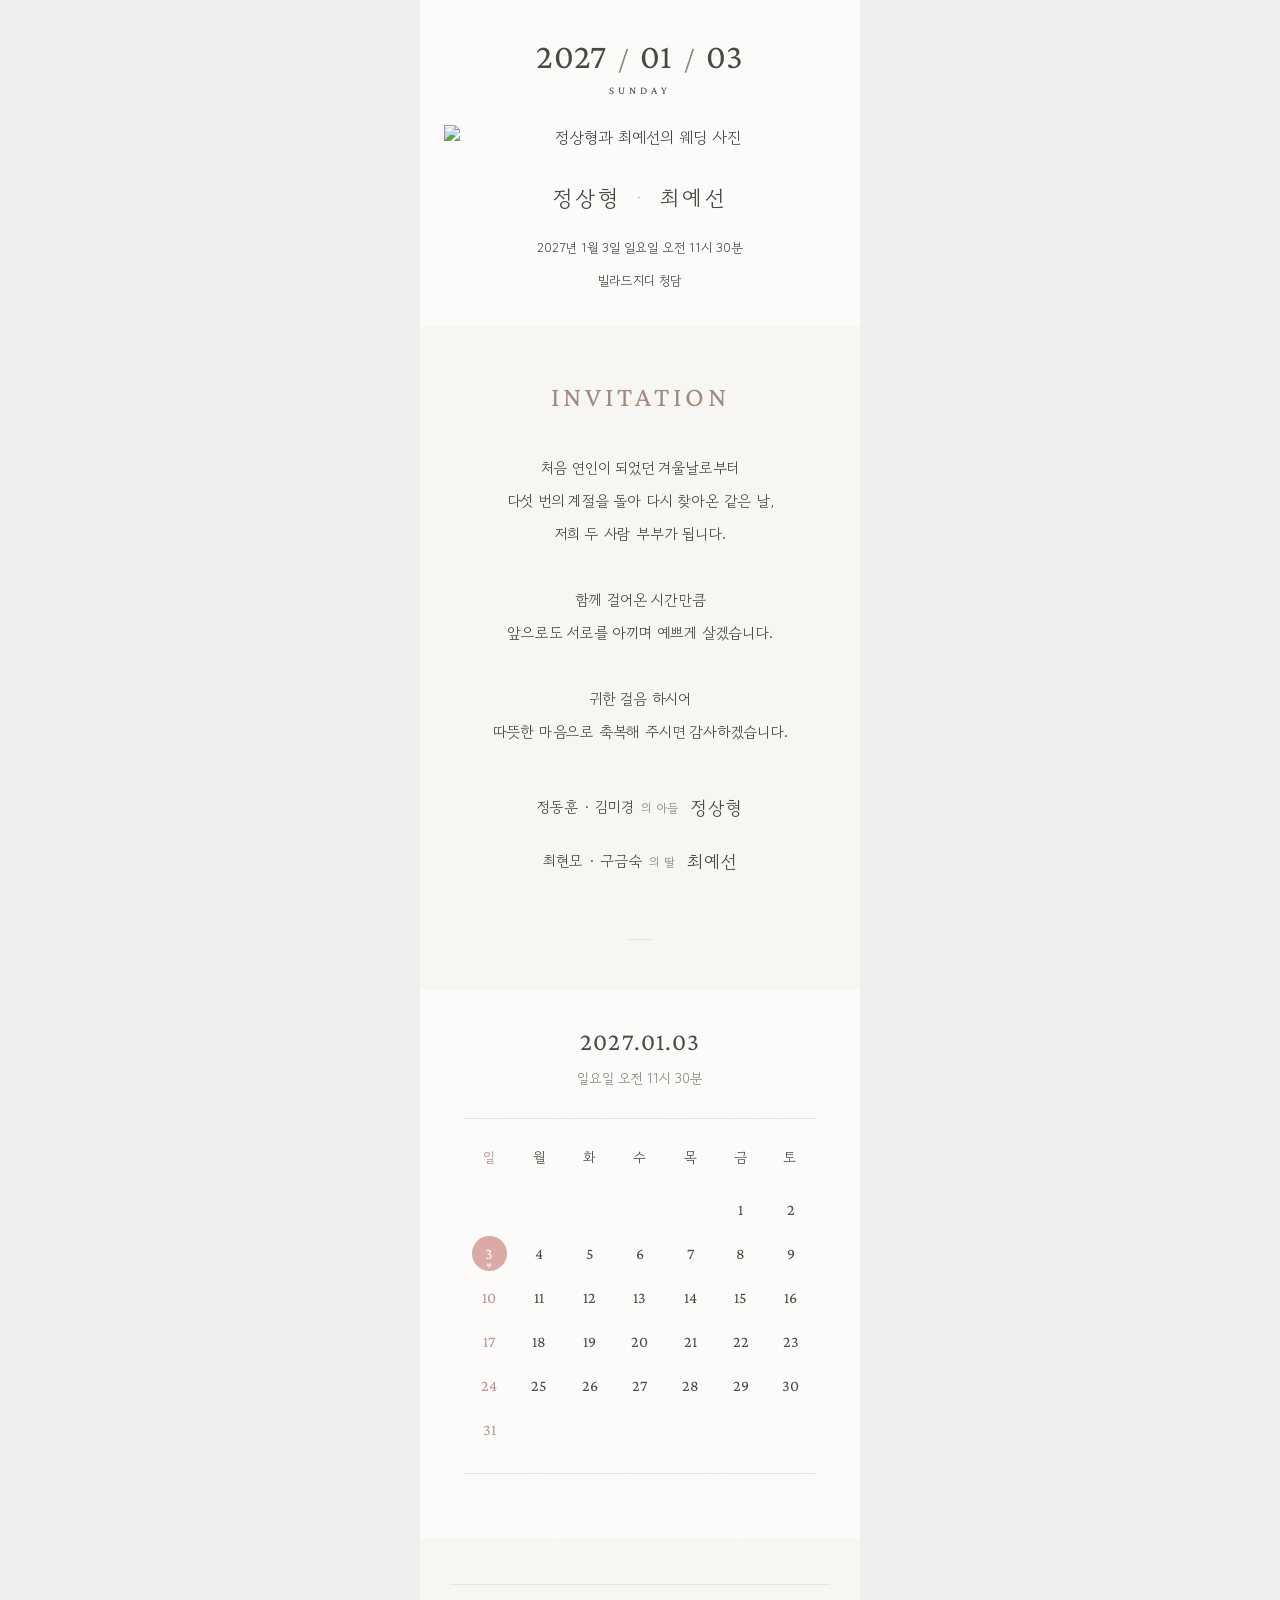
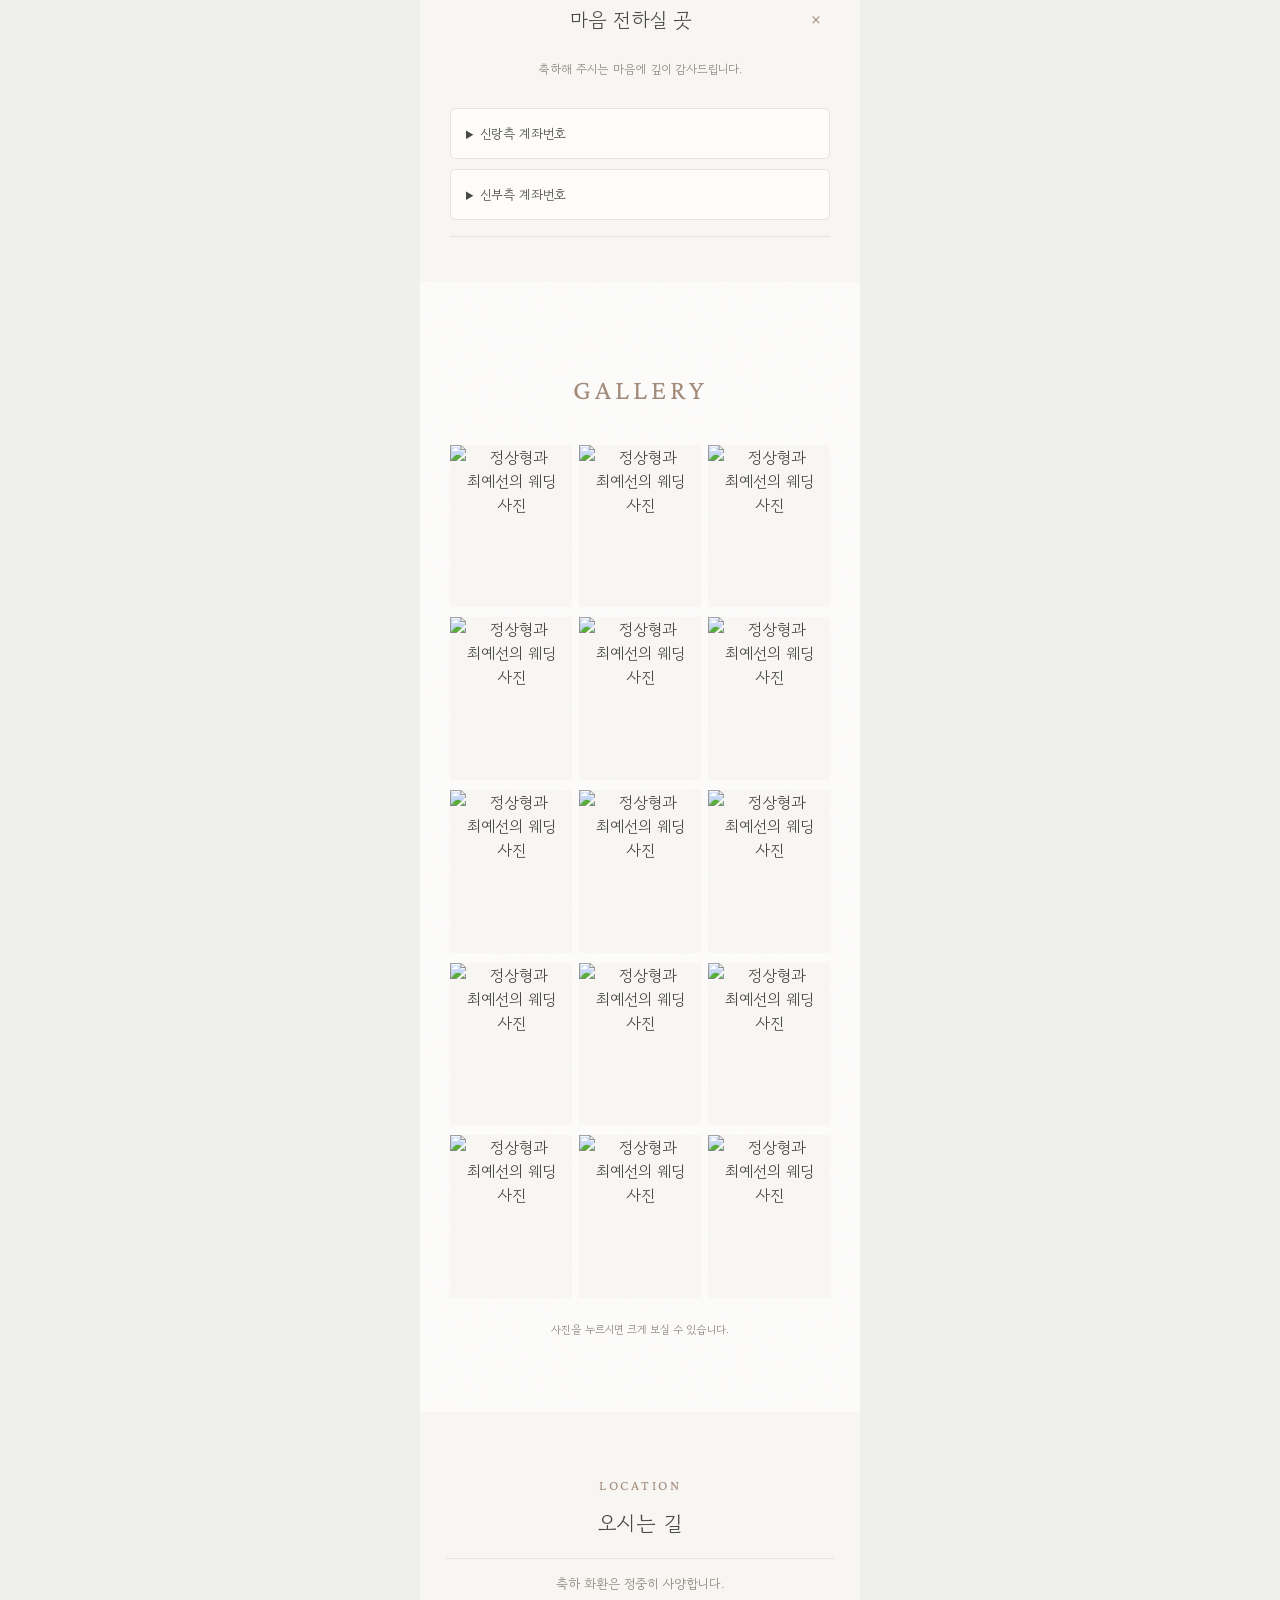
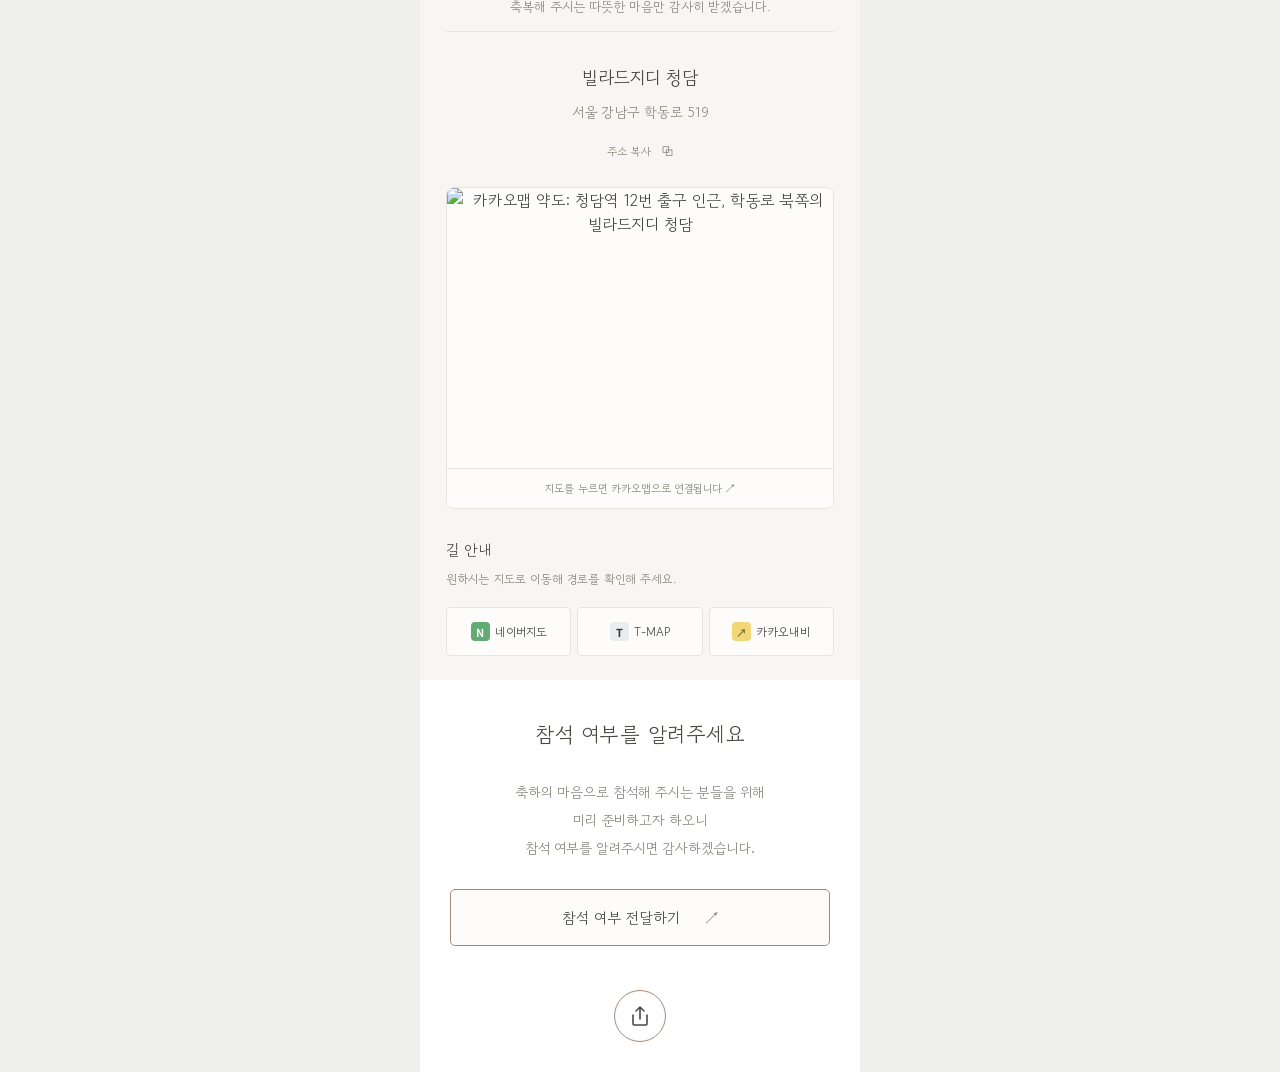
==== commit 11856b26: "Label bride and groom accounts and match share footer background" ====
--- a/index.html
+++ b/index.html
@@ -9,4 +9,4 @@
 <meta property="og:image:alt" content="정상형과 최예선의 웨딩 사진">
 <meta name="twitter:card" content="summary_large_image">
 <meta name="robots" content="noindex, nofollow">
-<link rel="icon" href="assets/favicon.svg" type="image/svg+xml"><link rel="preconnect" href="https://fonts.googleapis.com"><link rel="preconnect" href="https://fonts.gstatic.com" crossorigin><link href="https://fonts.googleapis.com/css2?family=Allura&family=Crimson+Pro:ital,wght@0,300;0,400;0,500;1,300;1,400&family=Gowun+Batang:wght@400;700&family=Gowun+Dodum&family=Noto+Sans+KR:wght@400;500&display=swap" rel="stylesheet"><link rel="stylesheet" href="style.css?v=27"><script src="accounts-config.js?v=20261117" defer></script><script src="rsvp-config.js?v=7" defer></script><script src="kakao-share.js?v=24" defer></script><script src="app.js?v=27" defer></script></head><body><div id="app"></div><dialog id="photo-dialog" aria-label="웨딩 사진"><button class="photo-close" aria-label="사진 닫기">×</button><img alt="정상형과 최예선의 웨딩 사진"><div class="photo-controls"><button class="photo-prev" aria-label="이전 사진">←</button><span class="photo-counter" aria-live="polite"></span><button class="photo-next" aria-label="다음 사진">→</button></div></dialog><div id="notice" role="status"></div><noscript>청첩장을 보려면 JavaScript를 켜 주세요.</noscript></body></html>
+<link rel="icon" href="assets/favicon.svg" type="image/svg+xml"><link rel="preconnect" href="https://fonts.googleapis.com"><link rel="preconnect" href="https://fonts.gstatic.com" crossorigin><link href="https://fonts.googleapis.com/css2?family=Allura&family=Crimson+Pro:ital,wght@0,300;0,400;0,500;1,300;1,400&family=Gowun+Batang:wght@400;700&family=Gowun+Dodum&family=Noto+Sans+KR:wght@400;500&display=swap" rel="stylesheet"><link rel="stylesheet" href="style.css?v=28"><script src="accounts-config.js?v=28" defer></script><script src="rsvp-config.js?v=7" defer></script><script src="kakao-share.js?v=24" defer></script><script src="app.js?v=28" defer></script></head><body><div id="app"></div><dialog id="photo-dialog" aria-label="웨딩 사진"><button class="photo-close" aria-label="사진 닫기">×</button><img alt="정상형과 최예선의 웨딩 사진"><div class="photo-controls"><button class="photo-prev" aria-label="이전 사진">←</button><span class="photo-counter" aria-live="polite"></span><button class="photo-next" aria-label="다음 사진">→</button></div></dialog><div id="notice" role="status"></div><noscript>청첩장을 보려면 JavaScript를 켜 주세요.</noscript></body></html>
--- a/style.css
+++ b/style.css
@@ -14,7 +14,7 @@
 @media(max-width:375px){.main-photo{margin-left:18px;margin-right:18px}.photo-cover .date-title>span{font-size:31px}.rsvp-section{padding-left:22px;padding-right:22px}.rsvp-section>p{font-size:12px}.rsvp-form-container{padding:22px 18px}.map-buttons a{font-size:10px;gap:4px}.map-buttons span{width:21px;height:21px}}
 .kakao-map{height:auto}.kakao-map-image{display:block}.kakao-map-image img{display:block;width:100%;height:auto}.kakao-map .map-fallback{font-size:11px;line-height:1.7;padding:10px 4px;height:auto;display:block}
 /* Published single invitation. */
-body.invitation-page{padding-top:0;padding-bottom:0}.invitation-heading h2{font:28px/1.4 var(--english);letter-spacing:4px;color:var(--accent)}.share-footer{text-align:center;padding:0 26px 30px;background:var(--tint)}.share-invitation{margin:0;width:100%;border:1px solid var(--accent);border-radius:5px;padding:17px;background:var(--background);color:var(--ink);font:14px var(--body)}.share-invitation span{margin-left:12px}.share-dialog{border:0;border-radius:14px;padding:0;width:min(calc(100% - 24px),420px);max-height:90dvh;overflow:auto;background:#fcfbf9;color:#4c4b47;box-shadow:0 15px 60px #0003}.share-dialog::backdrop{background:#403c3666;backdrop-filter:blur(3px)}.share-dialog .rsvp-dialog-header{border-bottom:1px solid #e7e1db}.share-dialog .rsvp-dialog-header button{color:#81766e}.share-content{padding:24px}.share-preview{overflow:hidden;border:1px solid #e7e1db;border-radius:8px;background:white}.share-preview>img{width:100%;height:auto;aspect-ratio:3/4;object-fit:contain;display:block}.share-preview>div{padding:18px}.share-preview h3{font:17px var(--body);margin-bottom:9px}.share-preview p{font:12px/1.9 var(--body);color:#82776f}.share-description{font:12px/1.8 var(--body);text-align:center;margin:22px 0;color:#82776f}.share-native,.share-copy{width:100%;padding:15px 8px;border:1px solid #a28b7b;border-radius:5px;font:14px var(--body);margin-bottom:10px}.share-native{background:#a28b7b;color:white}.share-copy{background:white;color:#61554b}.share-url-label{display:block;font:11px var(--body);color:#82776f;margin-top:10px}.share-url{display:block;width:100%;font:12px var(--ui);padding:12px 8px;border:1px solid #e7e1db;background:white;border-radius:4px;color:#61554b;margin-top:8px}.share-status{font:12px/1.8 var(--body);color:#61554b;margin-top:12px}.share-status:empty{display:none}
+body.invitation-page{padding-top:0;padding-bottom:0}.invitation-heading h2{font:28px/1.4 var(--english);letter-spacing:4px;color:var(--accent)}.share-footer{text-align:center;padding:0 26px 30px;background:#fff}.share-invitation{margin:0;width:100%;border:1px solid var(--accent);border-radius:5px;padding:17px;background:var(--background);color:var(--ink);font:14px var(--body)}.share-invitation span{margin-left:12px}.share-dialog{border:0;border-radius:14px;padding:0;width:min(calc(100% - 24px),420px);max-height:90dvh;overflow:auto;background:#fcfbf9;color:#4c4b47;box-shadow:0 15px 60px #0003}.share-dialog::backdrop{background:#403c3666;backdrop-filter:blur(3px)}.share-dialog .rsvp-dialog-header{border-bottom:1px solid #e7e1db}.share-dialog .rsvp-dialog-header button{color:#81766e}.share-content{padding:24px}.share-preview{overflow:hidden;border:1px solid #e7e1db;border-radius:8px;background:white}.share-preview>img{width:100%;height:auto;aspect-ratio:3/4;object-fit:contain;display:block}.share-preview>div{padding:18px}.share-preview h3{font:17px var(--body);margin-bottom:9px}.share-preview p{font:12px/1.9 var(--body);color:#82776f}.share-description{font:12px/1.8 var(--body);text-align:center;margin:22px 0;color:#82776f}.share-native,.share-copy{width:100%;padding:15px 8px;border:1px solid #a28b7b;border-radius:5px;font:14px var(--body);margin-bottom:10px}.share-native{background:#a28b7b;color:white}.share-copy{background:white;color:#61554b}.share-url-label{display:block;font:11px var(--body);color:#82776f;margin-top:10px}.share-url{display:block;width:100%;font:12px var(--ui);padding:12px 8px;border:1px solid #e7e1db;background:white;border-radius:4px;color:#61554b;margin-top:8px}.share-status{font:12px/1.8 var(--body);color:#61554b;margin-top:12px}.share-status:empty{display:none}
 /* Stable full-screen photo viewer: controls do not move with image proportions. */
 #photo-dialog{position:fixed;inset:0;margin:0;padding:60px 16px calc(76px + env(safe-area-inset-bottom));width:100vw;height:100dvh;max-width:none;max-height:none;box-sizing:border-box;overflow:hidden;touch-action:none;background:transparent}
 #photo-dialog[open]{display:grid;place-items:center}#photo-dialog>img{display:block;width:100%;height:100%;min-height:0;max-width:100%;max-height:100%;object-fit:contain;touch-action:none;user-select:none;-webkit-user-select:none;-webkit-touch-callout:none;pointer-events:none}
@@ -27,4 +27,4 @@
 
 .share-kakao{width:100%;padding:15px 8px;border:1px solid #fee500;border-radius:5px;font:14px var(--body);margin-bottom:10px;background:#fee500;color:#191919}.share-kakao:disabled{opacity:.6;cursor:wait}
 
-.account-row .account-role{font-size:10px;color:var(--soft);font-weight:400;margin-right:7px}.share-footer .share-invitation{display:inline-flex;align-items:center;justify-content:center;width:52px;height:52px;min-height:52px;padding:0;border-radius:50%}
+.account-row .account-role{font-size:10px;color:var(--soft);font-weight:400;margin-right:7px}.share-footer .share-invitation{background:#fff;display:inline-flex;align-items:center;justify-content:center;width:52px;height:52px;min-height:52px;padding:0;border-radius:50%}
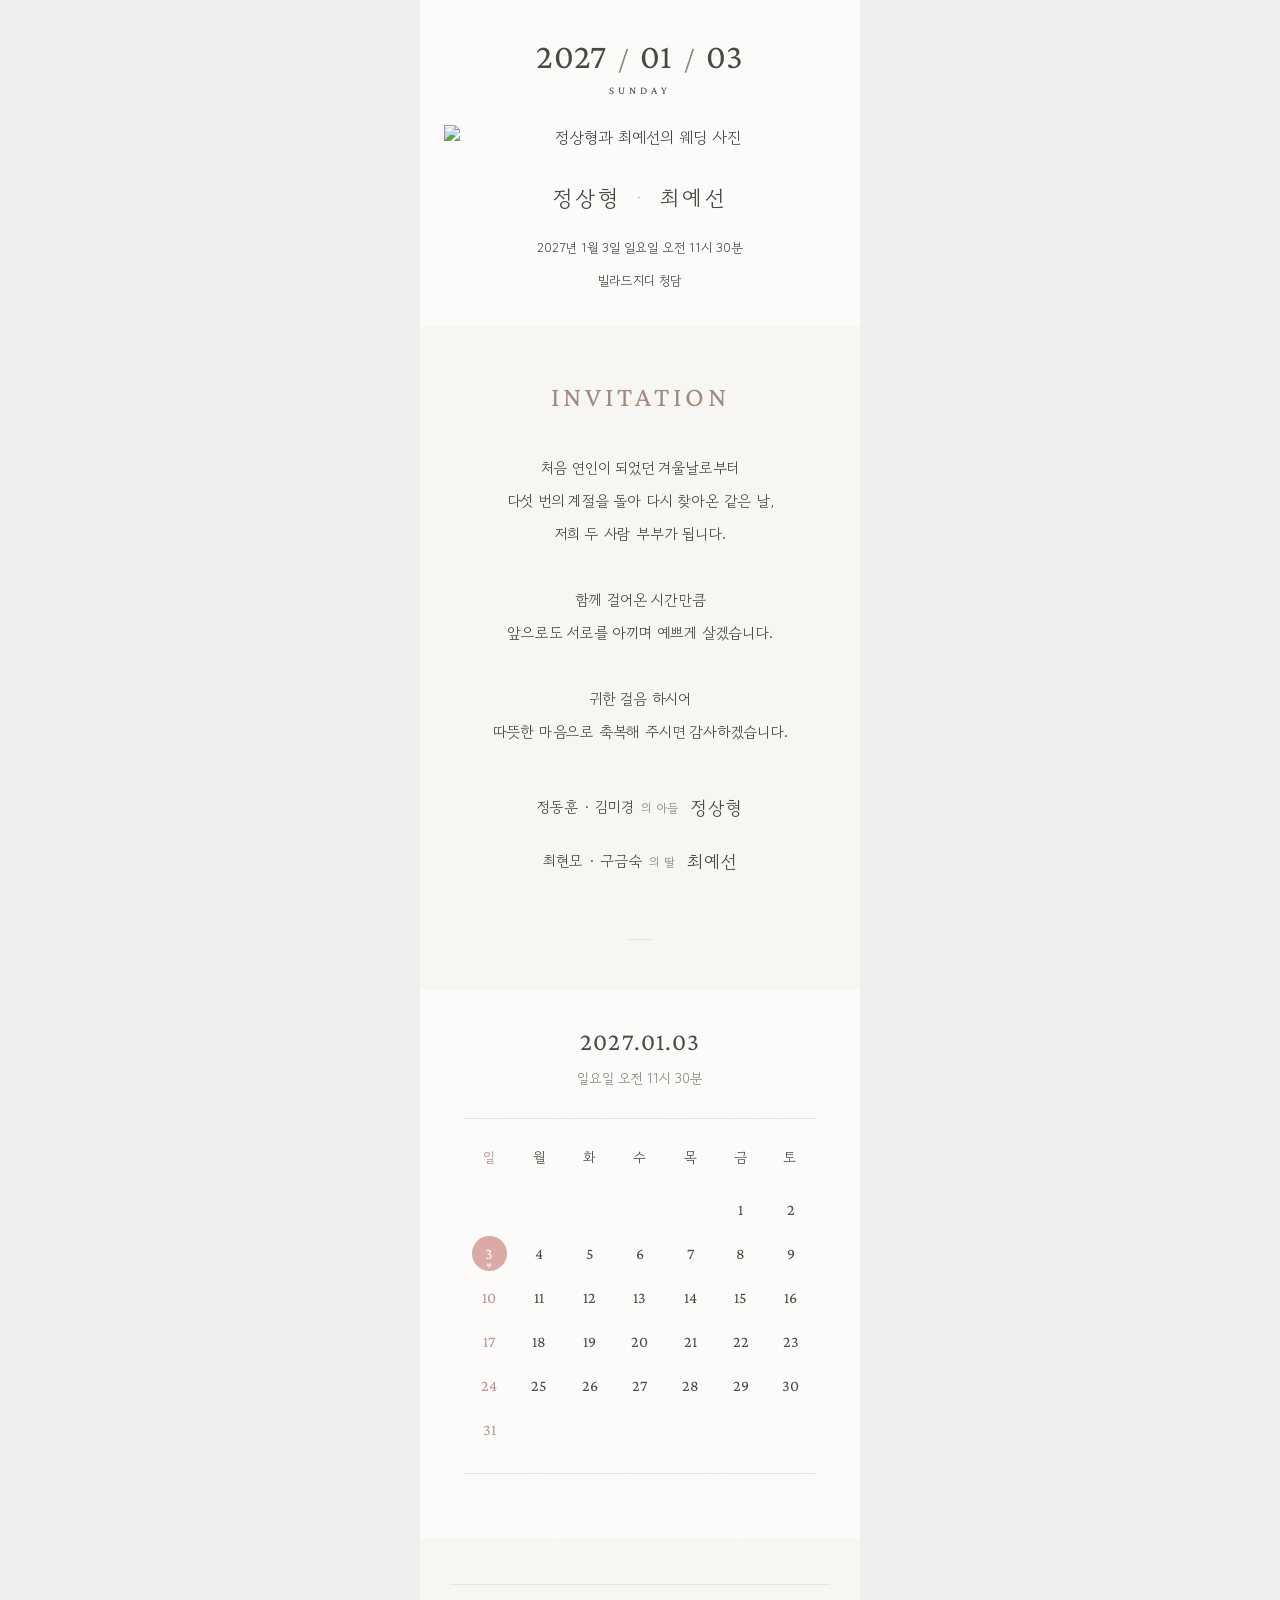
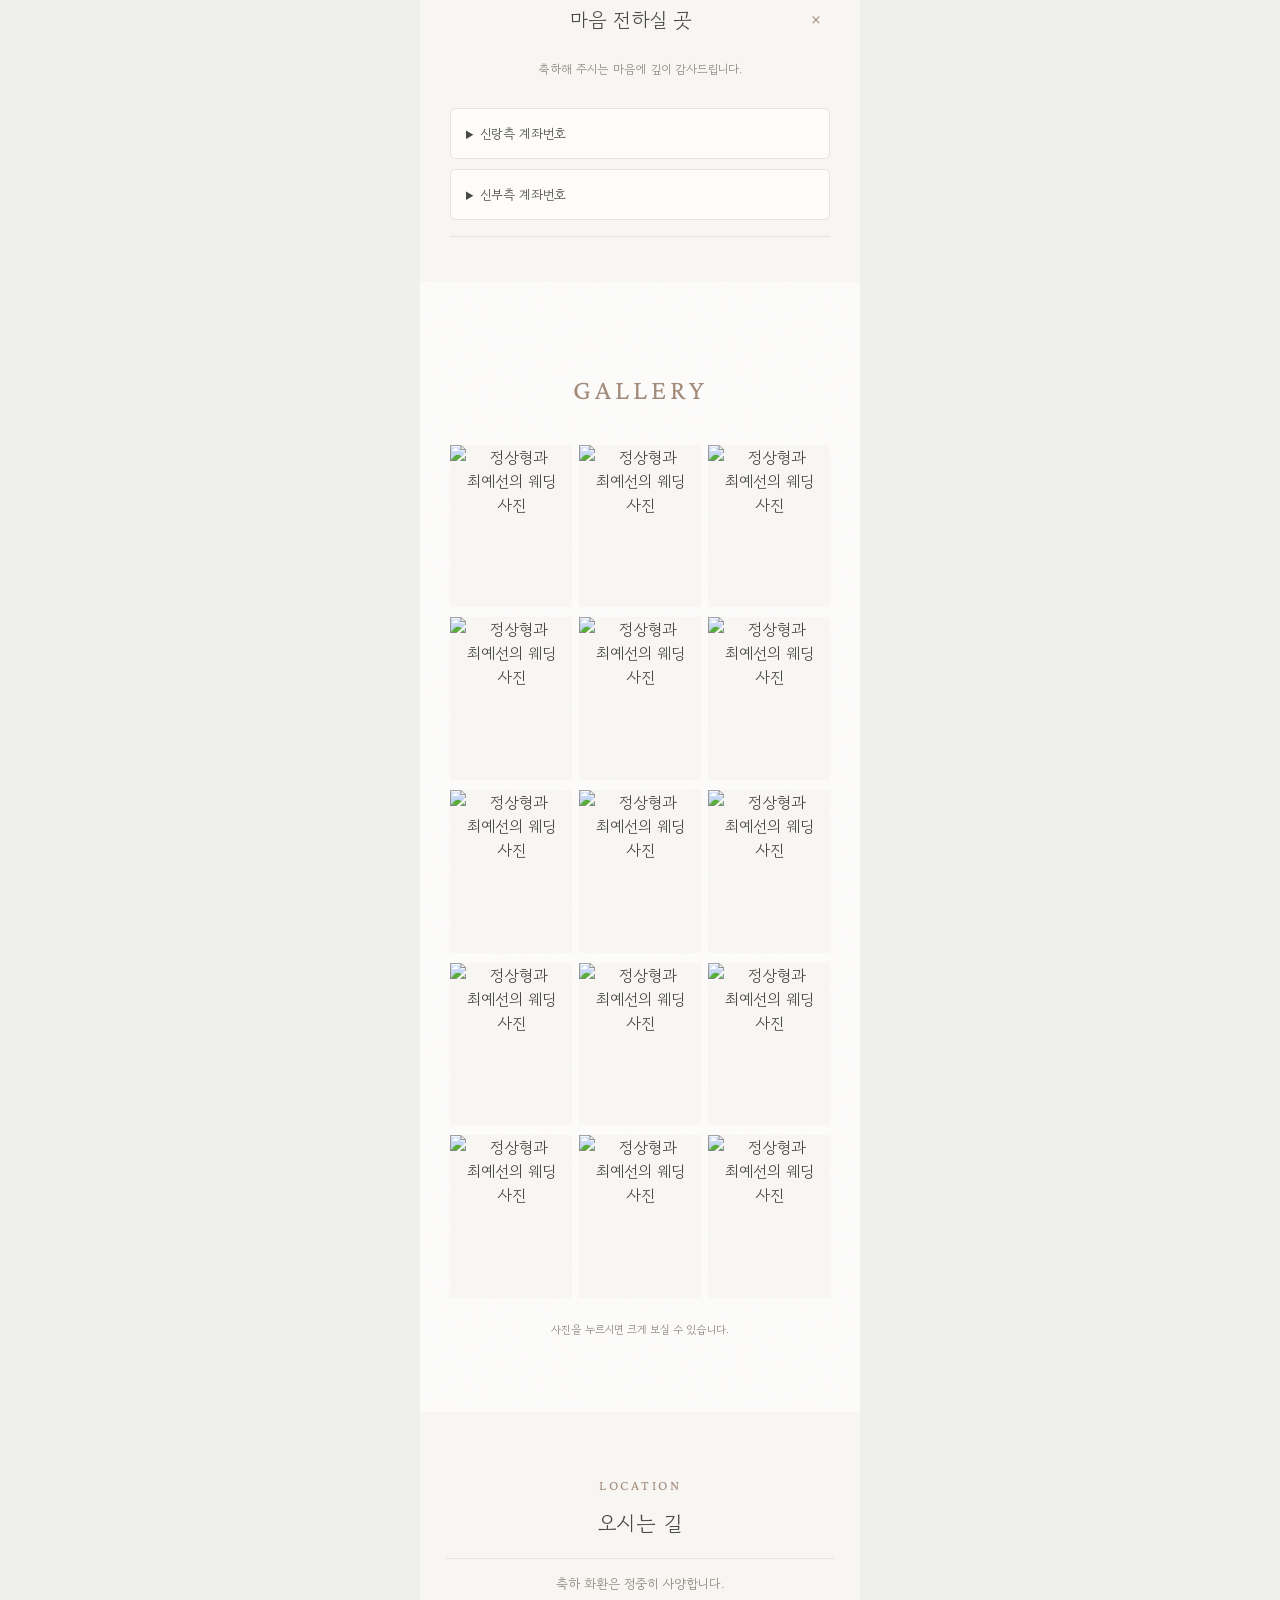
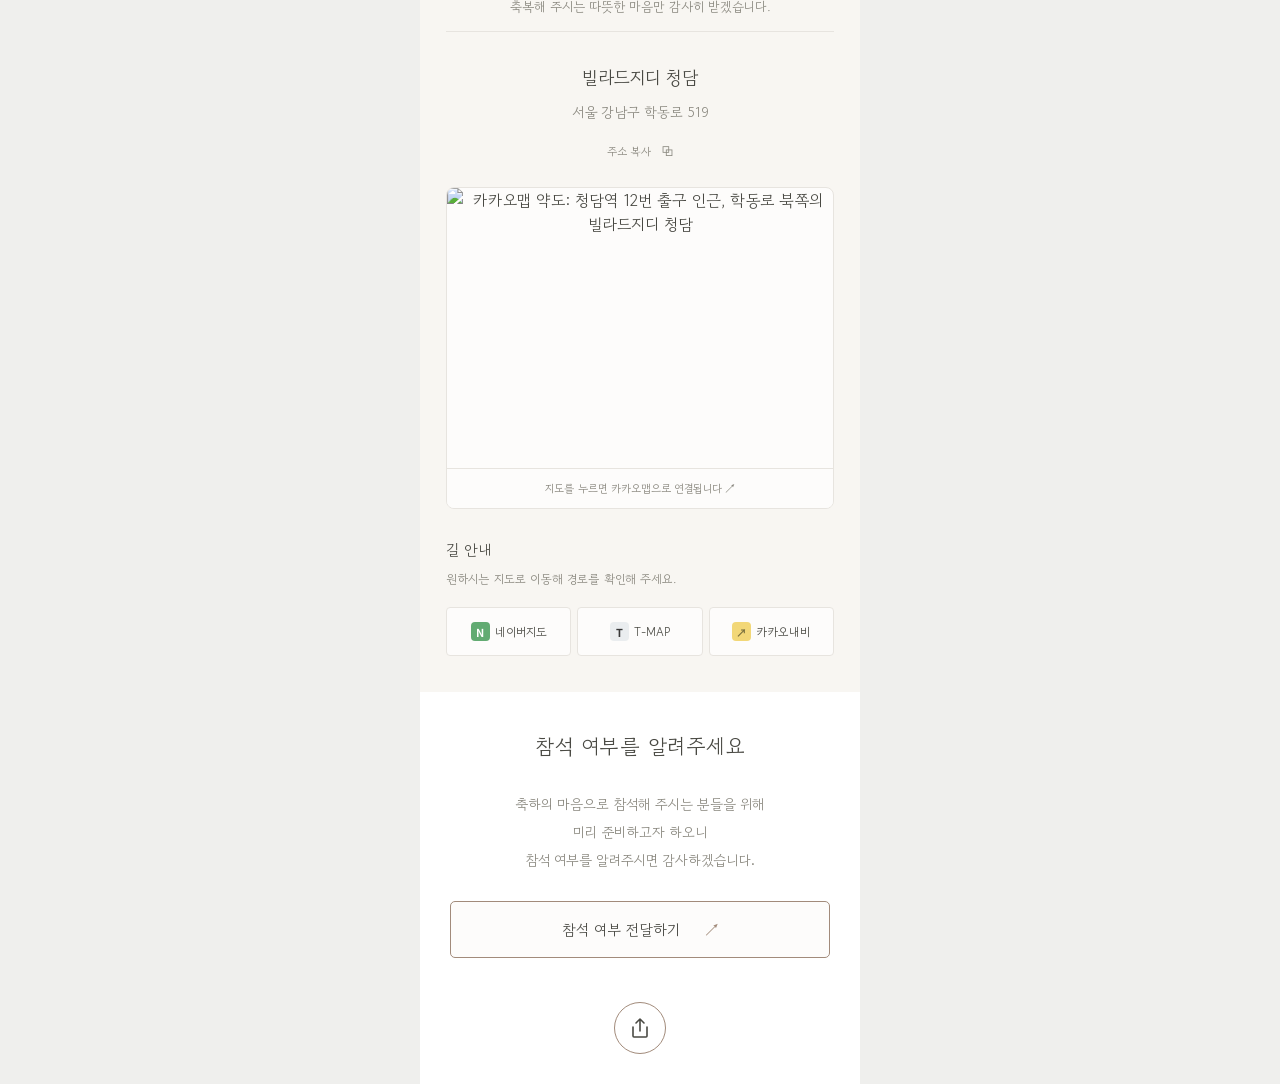
==== commit 74f0d2c3: "Add breathing room below navigation buttons" ====
--- a/index.html
+++ b/index.html
@@ -9,4 +9,4 @@
 <meta property="og:image:alt" content="정상형과 최예선의 웨딩 사진">
 <meta name="twitter:card" content="summary_large_image">
 <meta name="robots" content="noindex, nofollow">
-<link rel="icon" href="assets/favicon.svg" type="image/svg+xml"><link rel="preconnect" href="https://fonts.googleapis.com"><link rel="preconnect" href="https://fonts.gstatic.com" crossorigin><link href="https://fonts.googleapis.com/css2?family=Allura&family=Crimson+Pro:ital,wght@0,300;0,400;0,500;1,300;1,400&family=Gowun+Batang:wght@400;700&family=Gowun+Dodum&family=Noto+Sans+KR:wght@400;500&display=swap" rel="stylesheet"><link rel="stylesheet" href="style.css?v=28"><script src="accounts-config.js?v=28" defer></script><script src="rsvp-config.js?v=7" defer></script><script src="kakao-share.js?v=24" defer></script><script src="app.js?v=28" defer></script></head><body><div id="app"></div><dialog id="photo-dialog" aria-label="웨딩 사진"><button class="photo-close" aria-label="사진 닫기">×</button><img alt="정상형과 최예선의 웨딩 사진"><div class="photo-controls"><button class="photo-prev" aria-label="이전 사진">←</button><span class="photo-counter" aria-live="polite"></span><button class="photo-next" aria-label="다음 사진">→</button></div></dialog><div id="notice" role="status"></div><noscript>청첩장을 보려면 JavaScript를 켜 주세요.</noscript></body></html>
+<link rel="icon" href="assets/favicon.svg" type="image/svg+xml"><link rel="preconnect" href="https://fonts.googleapis.com"><link rel="preconnect" href="https://fonts.gstatic.com" crossorigin><link href="https://fonts.googleapis.com/css2?family=Allura&family=Crimson+Pro:ital,wght@0,300;0,400;0,500;1,300;1,400&family=Gowun+Batang:wght@400;700&family=Gowun+Dodum&family=Noto+Sans+KR:wght@400;500&display=swap" rel="stylesheet"><link rel="stylesheet" href="style.css?v=29"><script src="accounts-config.js?v=28" defer></script><script src="rsvp-config.js?v=7" defer></script><script src="kakao-share.js?v=24" defer></script><script src="app.js?v=28" defer></script></head><body><div id="app"></div><dialog id="photo-dialog" aria-label="웨딩 사진"><button class="photo-close" aria-label="사진 닫기">×</button><img alt="정상형과 최예선의 웨딩 사진"><div class="photo-controls"><button class="photo-prev" aria-label="이전 사진">←</button><span class="photo-counter" aria-live="polite"></span><button class="photo-next" aria-label="다음 사진">→</button></div></dialog><div id="notice" role="status"></div><noscript>청첩장을 보려면 JavaScript를 켜 주세요.</noscript></body></html>
--- a/style.css
+++ b/style.css
@@ -1,5 +1,5 @@
 :root{--body:'Gowun Dodum',sans-serif;--batang:'Gowun Batang',serif;--english:'Crimson Pro',serif;--script:'Allura',cursive;--ui:'Noto Sans KR',sans-serif;color:#4c4b47;background:#eeedeb;font-synthesis:none;-webkit-font-smoothing:antialiased}*{box-sizing:border-box}html{scroll-behavior:smooth;scroll-padding-top:46px}body{margin:0}h1,h2,h3,p,figure{margin:0}h1,h2,h3{font-weight:400}a{color:inherit;text-decoration:none}button,select{font:inherit;color:inherit}button{cursor:pointer;border:0}button,a,select{-webkit-tap-highlight-color:transparent;touch-action:manipulation}img{display:block;max-width:100%}button:focus-visible,a:focus-visible,select:focus-visible{outline:2px solid #a38c79;outline-offset:4px}::selection{background:#e4d2c0}.sr-only{position:absolute;width:1px;height:1px;overflow:hidden;clip:rect(0,0,0,0);white-space:nowrap}.collection-page{background:#f5f4f1;font-family:var(--ui)}.collection-header{max-width:1360px;margin:auto;padding:0 48px;height:85px;display:flex;align-items:center;justify-content:space-between;border-bottom:1px solid #e1dfd8}.collection-logo{font:20px var(--batang);letter-spacing:2px}.collection-logo>span{font:italic 25px var(--english);margin:0 7px;color:#a19483}.collection-header>span{font:14px var(--english);letter-spacing:2px;color:#8b8980}.collection{max-width:1360px;margin:auto;padding:0 48px}.collection-intro{text-align:center;padding:72px 0 48px}.collection-intro>span{font:11px var(--english);letter-spacing:3px;color:#9b9487}.collection-intro>h1{font:30px/1.8 var(--batang);letter-spacing:-1px;margin:23px 0 19px}.collection-intro>p{font:13px/2 var(--body);color:#8d897f}.collection-filter{display:flex;justify-content:center;gap:30px;border-bottom:1px solid #dfddd5;margin-bottom:35px}.collection-filter button{background:none;color:#989386;padding:16px 0;font:12px var(--body);border-bottom:1px solid transparent}.collection-filter .selected{color:#5a5146;border-color:#968673}.collection-filter small{font:12px var(--english);margin-left:4px}.concept-grid{display:grid;grid-template-columns:repeat(3,minmax(0,1fr));gap:48px 28px;align-items:start}.concept-number{display:flex;justify-content:space-between;align-items:center;margin-bottom:10px;font:11px var(--body);color:#8d877c}.concept-number i{font-style:normal;padding:0 7px;color:#c0b9ae}.concept-number button{background:none;font:23px var(--body);width:36px;height:36px;color:#9c9385}.concept-number button[aria-pressed=true]{color:#b77e7e}.concept-link{display:block;position:relative;border:1px solid #e5e1d9;overflow:hidden;background:#fbfaf7}.preview-stage{overflow:hidden;position:relative;min-height:100px}.preview-stage>.card{width:400px;max-width:400px;min-width:400px;margin:0;transform-origin:top left;pointer-events:none}.preview-invitation{padding:65px 25px 60px;text-align:center}.preview-invitation .section-heading{margin-bottom:30px}.preview-invitation>p{font:14px/2.1 var(--body);color:var(--soft)}.concept-open{position:absolute;bottom:13px;right:13px;padding:9px 13px;border:1px solid #ded9ce;background:#fffdf9ed;color:#807362;font-size:10px;opacity:0;transform:translateY(4px);transition:.2s}.concept-link:hover .concept-open,.concept-link:focus-visible .concept-open{opacity:1;transform:none}.concept-title{display:flex;justify-content:space-between;align-items:center;margin-top:18px}.concept-title h2{font:19px var(--batang);letter-spacing:-.5px}.concept-title>span{font:italic 18px var(--english);color:#b6aa96}.concept-note{font:12px/1.8 var(--body);color:#938b7e;margin-top:9px}.collection-footer{margin-top:75px;padding:44px 0 50px;border-top:1px solid #dedbd2;text-align:center}.collection-footer p{font:17px var(--batang);letter-spacing:2px}.collection-footer>span{display:block;font:11px var(--body);color:#a29a8d;margin-top:15px}.empty{grid-column:1/-1;text-align:center;font:14px var(--body);color:#968d80;padding:80px 0}
-.card{--background:#fcfbf9;--ink:#4d4b47;--soft:#858078;--accent:#ac8f7f;--line:#e8e2da;--tint:#f7f3ee;--day:#dfb7b1;font-family:var(--body);color:var(--ink);background-color:var(--background);width:100%;max-width:440px;margin:auto;position:relative;overflow:hidden;word-break:keep-all}.skin-white{--background:#fdfcfb;--ink:#494943;--soft:#89877e;--accent:#a28b7b;--line:#e7e4df;--tint:#f8f6f2;--day:#d9aaa6}.skin-ivory{--background:#f9f5ed;--ink:#5a5148;--soft:#918576;--accent:#ad896c;--line:#e6ddcf;--tint:#f3ebde;--day:#cda897}.skin-rose{--background:#fcf7f4;--ink:#645451;--soft:#a18c86;--accent:#b28785;--line:#eadbd5;--tint:#f7ede8;--day:#d7a4a2}.skin-sand{--background:#faf7f1;--ink:#645b4d;--soft:#988d7b;--accent:#af997b;--line:#e6dfd2;--tint:#f4ede2;--day:#cdb59c}.skin-sage{--background:#fafbf6;--ink:#545e4f;--soft:#8b957e;--accent:#929e7c;--line:#e0e5d6;--tint:#f1f4e9;--day:#acb89a}.skin-mist{--background:#f7f9fa;--ink:#56636a;--soft:#8b9aa2;--accent:#8c9daa;--line:#dce4e8;--tint:#eef3f5;--day:#adbec7}.skin-cream{--background:#fbf8f0;--ink:#615b48;--soft:#9c947d;--accent:#aaa07c;--line:#e8e0cb;--tint:#f5efdf;--day:#cdbb90}.skin-lilac{--background:#fcfafc;--ink:#625d67;--soft:#9a909e;--accent:#ac96b4;--line:#e8e0eb;--tint:#f5eff7;--day:#cbb2ce}.card:before{content:'';position:absolute;z-index:0;inset:0;pointer-events:none;background-image:url("data:image/svg+xml,%3Csvg xmlns='http://www.w3.org/2000/svg' width='180' height='180'%3E%3Cfilter id='n'%3E%3CfeTurbulence type='fractalNoise' baseFrequency='.75' numOctaves='3' stitchTiles='stitch'/%3E%3C/filter%3E%3Cpath fill='%23000' filter='url(%23n)' opacity='.11' d='M0 0h180v180H0z'/%3E%3C/svg%3E");opacity:.27;mix-blend-mode:multiply}.card>section,.card>footer,.preview-invitation{position:relative;z-index:1}.invitation-page{background:#efefed}.sample-bar{max-width:440px;height:42px;margin:auto;display:flex;justify-content:space-between;align-items:center;padding:0 17px;background:#fff;color:#8d877d;border-bottom:1px solid #f0ede7;font:10px var(--ui)}.sample-bar a{padding:8px 0}.sample-bar select{font-size:10px;background:none;border:0;max-width:170px;padding:8px 4px}.sample-footnote{max-width:440px;margin:0 auto;text-align:center;padding:20px;font:9px var(--ui);color:#a59c8d;background:#f1eee7}.cover{text-align:center;padding-bottom:30px}.cover-photo{overflow:hidden}.cover-photo img{width:100%;height:100%;object-fit:cover;object-position:50% 42%}.paper-names{display:flex;justify-content:center;align-items:center;gap:49px;padding:60px 0 48px;font:19px var(--body);letter-spacing:4px}.paper-names i{display:block;width:27px;height:1px;background:var(--ink);transform:rotate(-45deg);opacity:.7}.cover-paper .cover-photo{margin:0 35px;aspect-ratio:3/4}.paper-date{font:18px var(--english);margin:28px 15px 13px;white-space:nowrap}.paper-date>span{font:13px var(--body);margin-right:3px}.paper-date>i{font:15px var(--english);margin-left:9px;font-style:normal}.paper-venue{font:15px var(--body);margin:16px 20px 0}.paper-address{font:12px var(--body);color:var(--soft);margin-top:12px}.cover-02 .cover-photo{aspect-ratio:4/3;margin:0 30px}.cover-02 .paper-names{padding-top:78px;padding-bottom:65px}.cover-02{padding-bottom:68px}.cover-02 .paper-date{margin-top:36px}.cover-03 .cover-photo{margin:0 44px;aspect-ratio:3/4;border:9px solid #fffefb;box-shadow:0 3px 15px #9b827514}.cover-03 .paper-names{gap:39px;padding-top:65px}.cover-03 .paper-date{margin-top:30px}.wide-title{padding:57px 15px 34px}.wide-title>span{font:13px var(--english);letter-spacing:1.8px}.wide-title h1{font:20px var(--body);letter-spacing:2px;margin-top:13px}.wide-title h1>i{font:15px var(--body);font-style:normal;letter-spacing:1px;margin:0 9px}.cover-wide .cover-photo{aspect-ratio:3/4}.handwriting{font:40px/1.2 var(--script);color:var(--soft);margin:26px 15px 20px}.cover-place{font:14px/1.9 var(--body);margin:0 12px}.cover-place p+p{margin-top:7px}.cover-05 .cover-photo{margin:0 17px;aspect-ratio:4/5}.cover-05 .wide-title{padding-top:66px;padding-bottom:40px}.cover-06 .cover-photo{margin:0 26px;aspect-ratio:3/4}.cover-06 .handwriting{font-size:39px}.vertical-names{display:flex;justify-content:center;align-items:center;gap:29px;padding:49px 0 35px;font:20px/1.65 var(--batang)}.vertical-names i{display:block;width:25px;height:1px;transform:rotate(-45deg);background:var(--ink);opacity:.6;margin-top:3px}.cover-vertical .cover-photo{margin:0 19px;aspect-ratio:1/1}.vertical-date{font:13px/1.8 var(--batang);margin:27px 15px 0}.cover-vertical .paper-venue{font-size:14px;margin-top:23px}.cover-vertical{padding-bottom:42px}.cover-08 .cover-photo{aspect-ratio:4/5;margin:0 30px}.cover-08 .vertical-names{padding-top:53px;padding-bottom:37px}.cover-09 .cover-photo{aspect-ratio:4/5;margin:0 24px}.cover-09 .vertical-names{font-family:var(--body);gap:40px;padding-top:60px}.date-title{padding:50px 15px 34px}.date-title>span{font:32px var(--english);letter-spacing:.4px}.date-title>span i{font-style:normal;font-size:27px;margin:0 4px;color:var(--soft)}.date-title>p{font:14px var(--english);letter-spacing:2.8px;margin-top:5px}.cover-date .cover-photo{aspect-ratio:3/4}.date-names{display:flex;justify-content:center;gap:15px;align-items:center;font:19px var(--body);letter-spacing:2px;margin:30px 0 18px}.date-names i{font-style:normal;font-size:13px;color:var(--soft)}.cover-date .cover-place{font-size:13px}.cover-11 .cover-photo{aspect-ratio:4/3;margin:0 22px}.cover-11 .date-title{padding:68px 15px 42px}.cover-11 .date-names{margin-top:34px}.cover-11{padding-bottom:65px}.cover-12 .cover-photo{aspect-ratio:4/5;margin:0 16px}.cover-12 .date-title>span{font-size:31px}.section{text-align:center;padding:90px 30px}.section-heading{margin-bottom:35px;text-align:center}.section-heading>span{display:block;font:14px var(--english);letter-spacing:2.5px;color:var(--accent)}.section-heading h2{font:21px/1.7 var(--body);letter-spacing:.5px;margin-top:13px;color:var(--ink)}.invitation-section{padding-top:86px;padding-bottom:50px;background:var(--tint)}.invitation-text{font:15px/2.2 var(--body);color:var(--ink);letter-spacing:-.2px}.invitation-sign{display:flex;align-items:center;justify-content:center;gap:12px;margin-top:43px;font:17px var(--body)}.invitation-sign i{font-style:normal;font-size:12px;color:var(--soft)}.invitation-sign small{font-size:12px;color:var(--soft);margin-left:3px}.fine-divider{width:24px;height:1px;background:var(--line);margin:60px auto 0}.date-section{padding-top:38px;padding-bottom:65px}.calendar-title h2{font:25px var(--english);letter-spacing:1.4px}.calendar-title p{font:14px var(--body);margin-top:13px;color:var(--soft)}.calendar-grid{display:grid;grid-template-columns:repeat(7,minmax(0,1fr));row-gap:8px;align-items:center;border-top:1px solid var(--line);border-bottom:1px solid var(--line);margin:30px 14px 0;padding:20px 0 25px;font:16px var(--english)}.calendar-grid>span{height:36px;display:grid;place-items:center}.calendar-grid .weekday{font:14px var(--body);margin-bottom:9px}.calendar-grid .sunday{color:#bd8f90}.calendar-grid .ceremony{width:35px;height:35px;justify-self:center;background:var(--day);color:white;border-radius:50%;position:relative}.calendar-grid .ceremony:after{content:'♥';font:6px var(--ui);position:absolute;bottom:1px;left:0;right:0;text-align:center;color:#fff9}.countdown{display:flex;justify-content:center;gap:17px;align-items:center;margin:30px 0 20px}.countdown>div{min-width:40px}.countdown span{display:block;font:8px var(--english);letter-spacing:1.5px;color:var(--soft);margin-bottom:10px}.countdown b{font:23px var(--english)}.countdown i{font:14px var(--english);color:var(--soft);padding-top:17px}.countdown-sentence{font:13px var(--body);color:var(--soft);margin-top:23px}.countdown-sentence em{font-style:normal;color:var(--accent);font-size:15px;padding:0 3px}.calendar-save{display:inline-flex;gap:24px;align-items:center;margin-top:26px;font:11px var(--body);color:var(--soft);padding:9px 15px;border:1px solid var(--line);border-radius:4px}.photo-pause{margin:35px 0 5px;text-align:center}.pause-image{height:335px;overflow:hidden}.pause-image img{width:100%;height:100%;object-fit:cover;object-position:center 40%}.pause-caption{padding:27px 30px 30px}.pause-caption>p{font:46px var(--script);color:var(--accent)}.pause-caption>div{display:flex;justify-content:center;gap:30px;font:10px var(--english);letter-spacing:1px;margin-top:10px;color:var(--soft)}.pause-paper{margin-left:35px;margin-right:35px}.pause-paper .pause-image{height:315px}.pause-paper .pause-caption{padding-left:0;padding-right:0}.pause-wide .pause-image{height:270px}.pause-vertical{margin-top:12px;margin-bottom:45px;background:var(--tint);padding-top:35px}.pause-vertical .pause-image{margin:0 35px;height:295px}.pause-date .pause-image{height:380px}.pause-date .pause-caption{border-bottom:1px solid var(--line);margin:0 30px}.gallery-section{padding-top:75px;padding-bottom:75px}.gallery-grid{display:grid;grid-template-columns:repeat(3,minmax(0,1fr));gap:7px}.gallery-grid button{padding:0;background:var(--tint);aspect-ratio:3/4;overflow:hidden}.gallery-grid img{width:100%;height:100%;object-fit:cover;transition:transform .5s}.gallery-grid button:hover img{transform:scale(1.03)}.gallery-columns .gallery-grid{grid-template-columns:repeat(2,minmax(0,1fr));gap:11px}.gallery-columns .gallery-grid button:nth-child(5n+1){grid-column:1/-1;aspect-ratio:4/3}.gallery-columns .gallery-grid button:nth-child(5n+4){aspect-ratio:1/1}.gallery-columns .gallery-grid button:nth-child(5n+5){aspect-ratio:1/1}.gallery-tip{font:11px var(--body);margin-top:23px;color:var(--soft)}.album-main{padding:0;width:100%;height:425px;background:var(--tint);display:block}.album-main img{width:100%;height:100%;object-fit:cover}.album-navigation{display:flex;align-items:center;justify-content:center;gap:40px;margin:12px 0;font:13px var(--english);color:var(--soft)}.album-navigation>b{font-weight:400;color:var(--ink)}.album-navigation button{font:20px var(--english);width:40px;height:38px;background:none;color:var(--accent)}.album-strip{display:flex;gap:7px;overflow-x:auto;position:relative;scrollbar-width:thin;scrollbar-color:var(--line) transparent;padding-bottom:9px}.album-strip>button{width:50px;min-width:50px;height:65px;background:none;padding:2px;border:1px solid transparent;opacity:.6}.album-strip>button[aria-pressed=true]{opacity:1;border-color:var(--accent)}.album-strip img{width:100%;height:100%;object-fit:cover}.location-section{padding:65px 26px 24px;background:var(--tint)}.location-section .section-heading{margin-bottom:28px}.venue-title h3{font:18px var(--body);margin-bottom:12px}.venue-title p{font:14px var(--body);color:var(--soft)}.copy-address{font:11px var(--body);background:transparent;color:var(--soft);padding:9px 14px;margin:10px 0 18px}.copy-address span{margin-left:7px;font-size:13px}.map-shell{position:relative;background:#e9e9e1;height:260px;border:1px solid var(--line);overflow:hidden}.map-shell iframe{border:0;width:100%;height:225px;display:block;filter:saturate(.55)}.map-fallback{display:block;height:35px;text-align:center;font:11px var(--body);line-height:35px;background:var(--background);color:var(--soft);border-top:1px solid var(--line)}.navigation-title{text-align:left;margin-top:30px}.navigation-title h3{font:15px var(--body);margin-bottom:8px}.navigation-title p{font:12px/1.8 var(--body);color:var(--soft)}.map-buttons{display:flex;gap:8px;margin:18px 0 0}.map-buttons a{flex:1;border:1px solid var(--line);border-radius:4px;display:flex;justify-content:center;align-items:center;gap:8px;padding:13px 5px;font:12px var(--body);background:var(--background)}.map-buttons a>span{width:19px;height:19px;display:grid;place-items:center;font:700 11px var(--ui);border-radius:4px}.naver-mark{color:white;background:#62ab72}.kakao-mark{background:#f2d777;color:#7a703d}.venue-details{text-align:left;border-top:1px solid var(--line)}.venue-details>div{display:grid;grid-template-columns:80px 1fr;padding:20px 0;border-bottom:1px solid var(--line);font:13px/1.9 var(--body)}.venue-details>div>span{color:var(--accent)}.venue-details>div>p{color:var(--soft)}.closing{text-align:center;padding-top:60px;padding-bottom:35px}.closing-photo{margin:0 35px;aspect-ratio:4/3;overflow:hidden}.closing-photo img{width:100%;height:100%;object-fit:cover;object-position:50% 40%}.closing-text{padding:35px 24px 25px}.closing-text p{font:14px/2.1 var(--body);color:var(--ink)}.closing-text>span{display:block;font:14px var(--body);margin-top:24px;letter-spacing:1px}.closing-text>i{display:block;font:35px var(--script);color:var(--accent);margin-top:28px}.closing-wide .closing-photo{margin:0;aspect-ratio:4/3}.closing-vertical .closing-photo{aspect-ratio:1/1;margin:0 28px}.closing-date .closing-photo{margin:0 20px;aspect-ratio:4/3}.share-invitation{background:var(--tint);border:1px solid var(--line);border-radius:5px;font:13px var(--body);padding:16px 30px;min-height:46px;margin:5px auto 0;color:var(--soft)}.share-invitation>span{margin-left:15px}.invitation-footer{text-align:center;padding:0 20px 40px;color:var(--soft)}.invitation-footer>a{font:24px var(--body);width:40px;height:40px;display:block;margin:0 auto 15px}.invitation-footer p{font:14px var(--english);letter-spacing:2px}.invitation-footer>span{display:block;font:10px var(--body);margin-top:10px;color:var(--accent)}.animated{opacity:0;transform:translateY(13px);transition:opacity .8s,transform .8s}.animated.shown{opacity:1;transform:none}.photo-open{overflow:hidden}#photo-dialog{background:transparent;border:0;padding:0;max-width:95vw;max-height:96dvh;overflow:visible;color:#faf8f3}#photo-dialog::backdrop{background:#171716ee;backdrop-filter:blur(5px)}#photo-dialog>img{max-width:94vw;max-height:82dvh;min-height:100px;object-fit:contain}.photo-close{position:absolute;right:0;top:0;z-index:2;background:#2225;color:white;width:44px;height:44px;font:28px var(--body)}.photo-controls{display:flex;justify-content:space-between;align-items:center;font:14px var(--english);padding:9px 0}.photo-controls button{background:transparent;color:white;width:44px;height:40px;font:24px var(--english)}#notice{position:fixed;bottom:25px;left:50%;z-index:100;transform:translate(-50%,12px);background:#fffdf8;color:#766b5d;box-shadow:0 4px 20px #0001;border:1px solid #e1d9ca;border-radius:6px;padding:14px 20px;font:12px/1.8 var(--body);max-width:90vw;width:max-content;opacity:0;pointer-events:none;transition:.2s}#notice.visible{opacity:1;transform:translate(-50%,0)}
+.card{--background:#fcfbf9;--ink:#4d4b47;--soft:#858078;--accent:#ac8f7f;--line:#e8e2da;--tint:#f7f3ee;--day:#dfb7b1;font-family:var(--body);color:var(--ink);background-color:var(--background);width:100%;max-width:440px;margin:auto;position:relative;overflow:hidden;word-break:keep-all}.skin-white{--background:#fdfcfb;--ink:#494943;--soft:#89877e;--accent:#a28b7b;--line:#e7e4df;--tint:#f8f6f2;--day:#d9aaa6}.skin-ivory{--background:#f9f5ed;--ink:#5a5148;--soft:#918576;--accent:#ad896c;--line:#e6ddcf;--tint:#f3ebde;--day:#cda897}.skin-rose{--background:#fcf7f4;--ink:#645451;--soft:#a18c86;--accent:#b28785;--line:#eadbd5;--tint:#f7ede8;--day:#d7a4a2}.skin-sand{--background:#faf7f1;--ink:#645b4d;--soft:#988d7b;--accent:#af997b;--line:#e6dfd2;--tint:#f4ede2;--day:#cdb59c}.skin-sage{--background:#fafbf6;--ink:#545e4f;--soft:#8b957e;--accent:#929e7c;--line:#e0e5d6;--tint:#f1f4e9;--day:#acb89a}.skin-mist{--background:#f7f9fa;--ink:#56636a;--soft:#8b9aa2;--accent:#8c9daa;--line:#dce4e8;--tint:#eef3f5;--day:#adbec7}.skin-cream{--background:#fbf8f0;--ink:#615b48;--soft:#9c947d;--accent:#aaa07c;--line:#e8e0cb;--tint:#f5efdf;--day:#cdbb90}.skin-lilac{--background:#fcfafc;--ink:#625d67;--soft:#9a909e;--accent:#ac96b4;--line:#e8e0eb;--tint:#f5eff7;--day:#cbb2ce}.card:before{content:'';position:absolute;z-index:0;inset:0;pointer-events:none;background-image:url("data:image/svg+xml,%3Csvg xmlns='http://www.w3.org/2000/svg' width='180' height='180'%3E%3Cfilter id='n'%3E%3CfeTurbulence type='fractalNoise' baseFrequency='.75' numOctaves='3' stitchTiles='stitch'/%3E%3C/filter%3E%3Cpath fill='%23000' filter='url(%23n)' opacity='.11' d='M0 0h180v180H0z'/%3E%3C/svg%3E");opacity:.27;mix-blend-mode:multiply}.card>section,.card>footer,.preview-invitation{position:relative;z-index:1}.invitation-page{background:#efefed}.sample-bar{max-width:440px;height:42px;margin:auto;display:flex;justify-content:space-between;align-items:center;padding:0 17px;background:#fff;color:#8d877d;border-bottom:1px solid #f0ede7;font:10px var(--ui)}.sample-bar a{padding:8px 0}.sample-bar select{font-size:10px;background:none;border:0;max-width:170px;padding:8px 4px}.sample-footnote{max-width:440px;margin:0 auto;text-align:center;padding:20px;font:9px var(--ui);color:#a59c8d;background:#f1eee7}.cover{text-align:center;padding-bottom:30px}.cover-photo{overflow:hidden}.cover-photo img{width:100%;height:100%;object-fit:cover;object-position:50% 42%}.paper-names{display:flex;justify-content:center;align-items:center;gap:49px;padding:60px 0 48px;font:19px var(--body);letter-spacing:4px}.paper-names i{display:block;width:27px;height:1px;background:var(--ink);transform:rotate(-45deg);opacity:.7}.cover-paper .cover-photo{margin:0 35px;aspect-ratio:3/4}.paper-date{font:18px var(--english);margin:28px 15px 13px;white-space:nowrap}.paper-date>span{font:13px var(--body);margin-right:3px}.paper-date>i{font:15px var(--english);margin-left:9px;font-style:normal}.paper-venue{font:15px var(--body);margin:16px 20px 0}.paper-address{font:12px var(--body);color:var(--soft);margin-top:12px}.cover-02 .cover-photo{aspect-ratio:4/3;margin:0 30px}.cover-02 .paper-names{padding-top:78px;padding-bottom:65px}.cover-02{padding-bottom:68px}.cover-02 .paper-date{margin-top:36px}.cover-03 .cover-photo{margin:0 44px;aspect-ratio:3/4;border:9px solid #fffefb;box-shadow:0 3px 15px #9b827514}.cover-03 .paper-names{gap:39px;padding-top:65px}.cover-03 .paper-date{margin-top:30px}.wide-title{padding:57px 15px 34px}.wide-title>span{font:13px var(--english);letter-spacing:1.8px}.wide-title h1{font:20px var(--body);letter-spacing:2px;margin-top:13px}.wide-title h1>i{font:15px var(--body);font-style:normal;letter-spacing:1px;margin:0 9px}.cover-wide .cover-photo{aspect-ratio:3/4}.handwriting{font:40px/1.2 var(--script);color:var(--soft);margin:26px 15px 20px}.cover-place{font:14px/1.9 var(--body);margin:0 12px}.cover-place p+p{margin-top:7px}.cover-05 .cover-photo{margin:0 17px;aspect-ratio:4/5}.cover-05 .wide-title{padding-top:66px;padding-bottom:40px}.cover-06 .cover-photo{margin:0 26px;aspect-ratio:3/4}.cover-06 .handwriting{font-size:39px}.vertical-names{display:flex;justify-content:center;align-items:center;gap:29px;padding:49px 0 35px;font:20px/1.65 var(--batang)}.vertical-names i{display:block;width:25px;height:1px;transform:rotate(-45deg);background:var(--ink);opacity:.6;margin-top:3px}.cover-vertical .cover-photo{margin:0 19px;aspect-ratio:1/1}.vertical-date{font:13px/1.8 var(--batang);margin:27px 15px 0}.cover-vertical .paper-venue{font-size:14px;margin-top:23px}.cover-vertical{padding-bottom:42px}.cover-08 .cover-photo{aspect-ratio:4/5;margin:0 30px}.cover-08 .vertical-names{padding-top:53px;padding-bottom:37px}.cover-09 .cover-photo{aspect-ratio:4/5;margin:0 24px}.cover-09 .vertical-names{font-family:var(--body);gap:40px;padding-top:60px}.date-title{padding:50px 15px 34px}.date-title>span{font:32px var(--english);letter-spacing:.4px}.date-title>span i{font-style:normal;font-size:27px;margin:0 4px;color:var(--soft)}.date-title>p{font:14px var(--english);letter-spacing:2.8px;margin-top:5px}.cover-date .cover-photo{aspect-ratio:3/4}.date-names{display:flex;justify-content:center;gap:15px;align-items:center;font:19px var(--body);letter-spacing:2px;margin:30px 0 18px}.date-names i{font-style:normal;font-size:13px;color:var(--soft)}.cover-date .cover-place{font-size:13px}.cover-11 .cover-photo{aspect-ratio:4/3;margin:0 22px}.cover-11 .date-title{padding:68px 15px 42px}.cover-11 .date-names{margin-top:34px}.cover-11{padding-bottom:65px}.cover-12 .cover-photo{aspect-ratio:4/5;margin:0 16px}.cover-12 .date-title>span{font-size:31px}.section{text-align:center;padding:90px 30px}.section-heading{margin-bottom:35px;text-align:center}.section-heading>span{display:block;font:14px var(--english);letter-spacing:2.5px;color:var(--accent)}.section-heading h2{font:21px/1.7 var(--body);letter-spacing:.5px;margin-top:13px;color:var(--ink)}.invitation-section{padding-top:86px;padding-bottom:50px;background:var(--tint)}.invitation-text{font:15px/2.2 var(--body);color:var(--ink);letter-spacing:-.2px}.invitation-sign{display:flex;align-items:center;justify-content:center;gap:12px;margin-top:43px;font:17px var(--body)}.invitation-sign i{font-style:normal;font-size:12px;color:var(--soft)}.invitation-sign small{font-size:12px;color:var(--soft);margin-left:3px}.fine-divider{width:24px;height:1px;background:var(--line);margin:60px auto 0}.date-section{padding-top:38px;padding-bottom:65px}.calendar-title h2{font:25px var(--english);letter-spacing:1.4px}.calendar-title p{font:14px var(--body);margin-top:13px;color:var(--soft)}.calendar-grid{display:grid;grid-template-columns:repeat(7,minmax(0,1fr));row-gap:8px;align-items:center;border-top:1px solid var(--line);border-bottom:1px solid var(--line);margin:30px 14px 0;padding:20px 0 25px;font:16px var(--english)}.calendar-grid>span{height:36px;display:grid;place-items:center}.calendar-grid .weekday{font:14px var(--body);margin-bottom:9px}.calendar-grid .sunday{color:#bd8f90}.calendar-grid .ceremony{width:35px;height:35px;justify-self:center;background:var(--day);color:white;border-radius:50%;position:relative}.calendar-grid .ceremony:after{content:'♥';font:6px var(--ui);position:absolute;bottom:1px;left:0;right:0;text-align:center;color:#fff9}.countdown{display:flex;justify-content:center;gap:17px;align-items:center;margin:30px 0 20px}.countdown>div{min-width:40px}.countdown span{display:block;font:8px var(--english);letter-spacing:1.5px;color:var(--soft);margin-bottom:10px}.countdown b{font:23px var(--english)}.countdown i{font:14px var(--english);color:var(--soft);padding-top:17px}.countdown-sentence{font:13px var(--body);color:var(--soft);margin-top:23px}.countdown-sentence em{font-style:normal;color:var(--accent);font-size:15px;padding:0 3px}.calendar-save{display:inline-flex;gap:24px;align-items:center;margin-top:26px;font:11px var(--body);color:var(--soft);padding:9px 15px;border:1px solid var(--line);border-radius:4px}.photo-pause{margin:35px 0 5px;text-align:center}.pause-image{height:335px;overflow:hidden}.pause-image img{width:100%;height:100%;object-fit:cover;object-position:center 40%}.pause-caption{padding:27px 30px 30px}.pause-caption>p{font:46px var(--script);color:var(--accent)}.pause-caption>div{display:flex;justify-content:center;gap:30px;font:10px var(--english);letter-spacing:1px;margin-top:10px;color:var(--soft)}.pause-paper{margin-left:35px;margin-right:35px}.pause-paper .pause-image{height:315px}.pause-paper .pause-caption{padding-left:0;padding-right:0}.pause-wide .pause-image{height:270px}.pause-vertical{margin-top:12px;margin-bottom:45px;background:var(--tint);padding-top:35px}.pause-vertical .pause-image{margin:0 35px;height:295px}.pause-date .pause-image{height:380px}.pause-date .pause-caption{border-bottom:1px solid var(--line);margin:0 30px}.gallery-section{padding-top:75px;padding-bottom:75px}.gallery-grid{display:grid;grid-template-columns:repeat(3,minmax(0,1fr));gap:7px}.gallery-grid button{padding:0;background:var(--tint);aspect-ratio:3/4;overflow:hidden}.gallery-grid img{width:100%;height:100%;object-fit:cover;transition:transform .5s}.gallery-grid button:hover img{transform:scale(1.03)}.gallery-columns .gallery-grid{grid-template-columns:repeat(2,minmax(0,1fr));gap:11px}.gallery-columns .gallery-grid button:nth-child(5n+1){grid-column:1/-1;aspect-ratio:4/3}.gallery-columns .gallery-grid button:nth-child(5n+4){aspect-ratio:1/1}.gallery-columns .gallery-grid button:nth-child(5n+5){aspect-ratio:1/1}.gallery-tip{font:11px var(--body);margin-top:23px;color:var(--soft)}.album-main{padding:0;width:100%;height:425px;background:var(--tint);display:block}.album-main img{width:100%;height:100%;object-fit:cover}.album-navigation{display:flex;align-items:center;justify-content:center;gap:40px;margin:12px 0;font:13px var(--english);color:var(--soft)}.album-navigation>b{font-weight:400;color:var(--ink)}.album-navigation button{font:20px var(--english);width:40px;height:38px;background:none;color:var(--accent)}.album-strip{display:flex;gap:7px;overflow-x:auto;position:relative;scrollbar-width:thin;scrollbar-color:var(--line) transparent;padding-bottom:9px}.album-strip>button{width:50px;min-width:50px;height:65px;background:none;padding:2px;border:1px solid transparent;opacity:.6}.album-strip>button[aria-pressed=true]{opacity:1;border-color:var(--accent)}.album-strip img{width:100%;height:100%;object-fit:cover}.location-section{padding:65px 26px 36px;background:var(--tint)}.location-section .section-heading{margin-bottom:28px}.venue-title h3{font:18px var(--body);margin-bottom:12px}.venue-title p{font:14px var(--body);color:var(--soft)}.copy-address{font:11px var(--body);background:transparent;color:var(--soft);padding:9px 14px;margin:10px 0 18px}.copy-address span{margin-left:7px;font-size:13px}.map-shell{position:relative;background:#e9e9e1;height:260px;border:1px solid var(--line);overflow:hidden}.map-shell iframe{border:0;width:100%;height:225px;display:block;filter:saturate(.55)}.map-fallback{display:block;height:35px;text-align:center;font:11px var(--body);line-height:35px;background:var(--background);color:var(--soft);border-top:1px solid var(--line)}.navigation-title{text-align:left;margin-top:30px}.navigation-title h3{font:15px var(--body);margin-bottom:8px}.navigation-title p{font:12px/1.8 var(--body);color:var(--soft)}.map-buttons{display:flex;gap:8px;margin:18px 0 0}.map-buttons a{flex:1;border:1px solid var(--line);border-radius:4px;display:flex;justify-content:center;align-items:center;gap:8px;padding:13px 5px;font:12px var(--body);background:var(--background)}.map-buttons a>span{width:19px;height:19px;display:grid;place-items:center;font:700 11px var(--ui);border-radius:4px}.naver-mark{color:white;background:#62ab72}.kakao-mark{background:#f2d777;color:#7a703d}.venue-details{text-align:left;border-top:1px solid var(--line)}.venue-details>div{display:grid;grid-template-columns:80px 1fr;padding:20px 0;border-bottom:1px solid var(--line);font:13px/1.9 var(--body)}.venue-details>div>span{color:var(--accent)}.venue-details>div>p{color:var(--soft)}.closing{text-align:center;padding-top:60px;padding-bottom:35px}.closing-photo{margin:0 35px;aspect-ratio:4/3;overflow:hidden}.closing-photo img{width:100%;height:100%;object-fit:cover;object-position:50% 40%}.closing-text{padding:35px 24px 25px}.closing-text p{font:14px/2.1 var(--body);color:var(--ink)}.closing-text>span{display:block;font:14px var(--body);margin-top:24px;letter-spacing:1px}.closing-text>i{display:block;font:35px var(--script);color:var(--accent);margin-top:28px}.closing-wide .closing-photo{margin:0;aspect-ratio:4/3}.closing-vertical .closing-photo{aspect-ratio:1/1;margin:0 28px}.closing-date .closing-photo{margin:0 20px;aspect-ratio:4/3}.share-invitation{background:var(--tint);border:1px solid var(--line);border-radius:5px;font:13px var(--body);padding:16px 30px;min-height:46px;margin:5px auto 0;color:var(--soft)}.share-invitation>span{margin-left:15px}.invitation-footer{text-align:center;padding:0 20px 40px;color:var(--soft)}.invitation-footer>a{font:24px var(--body);width:40px;height:40px;display:block;margin:0 auto 15px}.invitation-footer p{font:14px var(--english);letter-spacing:2px}.invitation-footer>span{display:block;font:10px var(--body);margin-top:10px;color:var(--accent)}.animated{opacity:0;transform:translateY(13px);transition:opacity .8s,transform .8s}.animated.shown{opacity:1;transform:none}.photo-open{overflow:hidden}#photo-dialog{background:transparent;border:0;padding:0;max-width:95vw;max-height:96dvh;overflow:visible;color:#faf8f3}#photo-dialog::backdrop{background:#171716ee;backdrop-filter:blur(5px)}#photo-dialog>img{max-width:94vw;max-height:82dvh;min-height:100px;object-fit:contain}.photo-close{position:absolute;right:0;top:0;z-index:2;background:#2225;color:white;width:44px;height:44px;font:28px var(--body)}.photo-controls{display:flex;justify-content:space-between;align-items:center;font:14px var(--english);padding:9px 0}.photo-controls button{background:transparent;color:white;width:44px;height:40px;font:24px var(--english)}#notice{position:fixed;bottom:25px;left:50%;z-index:100;transform:translate(-50%,12px);background:#fffdf8;color:#766b5d;box-shadow:0 4px 20px #0001;border:1px solid #e1d9ca;border-radius:6px;padding:14px 20px;font:12px/1.8 var(--body);max-width:90vw;width:max-content;opacity:0;pointer-events:none;transition:.2s}#notice.visible{opacity:1;transform:translate(-50%,0)}
 @media(max-width:1050px){.collection{padding:0 32px}.collection-header{padding:0 32px}.concept-grid{gap:38px 22px}.concept-note{font-size:11px}.concept-title h2{font-size:17px}.collection-filter{gap:24px}}@media(max-width:800px){.concept-grid{grid-template-columns:repeat(2,minmax(0,1fr));gap:38px 25px}.collection-intro{padding:55px 0 35px}.collection-filter{gap:25px}.collection-filter button{font-size:11px}.concept-title h2{font-size:19px}.concept-note{font-size:12px}.concept-open{opacity:1;transform:none}}
 @media(max-width:520px){.collection{padding:0 21px}.collection-header{height:70px;padding:0 21px}.collection-logo{font-size:17px}.collection-header>span{font-size:12px}.collection-intro{padding:48px 0 33px}.collection-intro>span{font-size:10px;letter-spacing:2px}.collection-intro>h1{font-size:26px;line-height:1.8;margin:21px 0 16px}.collection-intro>p{font-size:12px}.collection-filter{gap:0 23px;flex-wrap:wrap;margin-bottom:25px}.collection-filter button{font-size:11px;padding:12px 0}.concept-grid{grid-template-columns:1fr;gap:35px}.concept-title h2{font-size:19px}.concept-number{font-size:11px}.concept-note{font-size:12px}.collection-footer{margin-top:50px;padding:35px 0}.section{padding-left:28px;padding-right:28px}.invitation-text{font-size:14px;line-height:2.25;letter-spacing:-.15px}.section-heading h2{font-size:20px}.section-heading>span{font-size:13px}.calendar-grid{margin-left:10px;margin-right:10px}.location-section{padding-left:24px;padding-right:24px}.cover-place{font-size:13px}.paper-names{font-size:18px;gap:41px;padding-top:55px;padding-bottom:43px}.paper-date{font-size:17px}.paper-date>span{font-size:12px}.wide-title{padding-top:52px}.wide-title h1{font-size:19px}.cover-02 .paper-names{padding-top:65px;padding-bottom:52px}.cover-03 .cover-photo{margin:0 35px}.cover-03 .paper-names{gap:35px}.vertical-date{font-size:12px}.date-title>span{font-size:30px}.date-names{font-size:18px}.album-main{height:390px}.pause-image{height:310px}.pause-date .pause-image{height:350px}.closing-text p{font-size:14px}}
 @media(max-width:375px){.collection{padding:0 18px}.collection-filter{gap:0 19px}.paper-names{gap:31px;font-size:17px;letter-spacing:3px}.cover-paper .cover-photo{margin:0 28px}.cover-02 .cover-photo{margin:0 25px}.cover-03 .cover-photo{margin:0 31px}.paper-date{font-size:16px;margin-left:10px;margin-right:10px}.paper-date>i{font-size:14px;margin-left:6px}.cover-place{font-size:12px;margin:0 8px}.cover-date .cover-place{font-size:12px}.wide-title h1{font-size:18px}.wide-title h1>i{font-size:14px;margin:0 6px}.wide-title>span{font-size:12px}.handwriting{font-size:35px}.cover-06 .handwriting{font-size:34px}.vertical-names{font-size:19px}.vertical-date{font-size:11px}.date-title>span{font-size:28px}.date-title>p{font-size:12px}.section{padding-left:22px;padding-right:22px}.invitation-text{font-size:13px;line-height:2.3}.section-heading h2{font-size:19px}.section-heading>span{font-size:12px}.calendar-grid{margin-left:9px;margin-right:9px}.calendar-grid>span{height:33px}.calendar-grid .ceremony{width:32px;height:32px}.calendar-grid .weekday{font-size:12px}.countdown-sentence{font-size:12px}.album-main{height:350px}.photo-pause.pause-paper{margin-left:27px;margin-right:27px}.pause-paper .pause-image{height:270px}.pause-vertical .pause-image{margin:0 27px;height:270px}.pause-caption>p{font-size:41px}.gallery-grid{gap:5px}.gallery-columns .gallery-grid{gap:9px}.location-section{padding-left:20px;padding-right:20px}.venue-title h3{font-size:17px}.venue-title p{font-size:13px}.navigation-title p{font-size:11px}.venue-details>div{font-size:12px;grid-template-columns:70px 1fr}.map-buttons a{font-size:11px}.closing-photo{margin:0 27px}.closing-text p{font-size:13px}.closing-text>i{font-size:32px}.share-invitation{font-size:12px;padding:15px 25px}}
@@ -9,7 +9,7 @@
 @media(max-width:375px){.text-cover .date-title>span{font-size:33px}.text-cover .date-names{font-size:20px}.cover-script{font-size:32px}.text-cover .cover-place{font-size:12px}.rsvp-section>p,.flower-notice>p{font-size:13px}.rsvp-open{font-size:14px}.rsvp-new-window{font-size:10px}}
 /* Photo cover and invitation-native attendance controls. */
 [hidden]{display:none!important}
-.photo-cover{padding:0 0 32px!important}.photo-cover .date-title{padding:37px 20px 29px!important}.photo-cover .date-title>span{font-size:35px}.photo-cover .date-title>p{font-size:11px;letter-spacing:4px;margin-top:8px}.main-photo{margin:0 24px 32px}.main-photo img{display:block;width:100%;height:auto!important;max-height:none!important;object-fit:contain}.photo-cover .date-names{font-size:22px;margin:0 0 22px!important;letter-spacing:3px}.photo-cover .cover-place{font-size:13px;line-height:2}.photo-cover+.invitation-section{padding-top:38px}.gallery-grid button:last-child:nth-child(3n+1){grid-column:auto}.gallery-grid{row-gap:10px}.flower-note{font:13px/1.8 var(--body);color:var(--soft);margin:-12px 0 32px;padding:13px 0;border-top:1px solid var(--line);border-bottom:1px solid var(--line)}.map-buttons{grid-template-columns:repeat(3,minmax(0,1fr));gap:6px}.map-buttons a{font-size:12px;gap:5px;padding:14px 4px}.tmap-mark{background:#eaedef;color:#383838;display:inline-grid;place-items:center;width:24px;height:24px;border-radius:5px;font-family:var(--ui)}.kakao-map{height:395px}.kakao-map iframe{height:360px}.location-section{padding-bottom:24px}
+.photo-cover{padding:0 0 32px!important}.photo-cover .date-title{padding:37px 20px 29px!important}.photo-cover .date-title>span{font-size:35px}.photo-cover .date-title>p{font-size:11px;letter-spacing:4px;margin-top:8px}.main-photo{margin:0 24px 32px}.main-photo img{display:block;width:100%;height:auto!important;max-height:none!important;object-fit:contain}.photo-cover .date-names{font-size:22px;margin:0 0 22px!important;letter-spacing:3px}.photo-cover .cover-place{font-size:13px;line-height:2}.photo-cover+.invitation-section{padding-top:38px}.gallery-grid button:last-child:nth-child(3n+1){grid-column:auto}.gallery-grid{row-gap:10px}.flower-note{font:13px/1.8 var(--body);color:var(--soft);margin:-12px 0 32px;padding:13px 0;border-top:1px solid var(--line);border-bottom:1px solid var(--line)}.map-buttons{grid-template-columns:repeat(3,minmax(0,1fr));gap:6px}.map-buttons a{font-size:12px;gap:5px;padding:14px 4px}.tmap-mark{background:#eaedef;color:#383838;display:inline-grid;place-items:center;width:24px;height:24px;border-radius:5px;font-family:var(--ui)}.kakao-map{height:395px}.kakao-map iframe{height:360px}.location-section{padding-bottom:36px}
 .rsvp-dialog{width:min(calc(100% - 24px),420px);background:var(--background);max-height:90dvh}.rsvp-form-container{height:auto;min-height:0;max-height:calc(90dvh - 63px);padding:26px 24px;overflow:auto;background:var(--background);text-align:left;overscroll-behavior:contain}.rsvp-form-intro{font:13px/1.8 var(--body);color:var(--soft);margin-bottom:26px}.rsvp-field{display:block;padding:0;margin:0 0 24px;border:0;min-width:0;font:14px/1.7 var(--body)}.rsvp-field legend{padding:0;margin-bottom:10px}.rsvp-field>span,.rsvp-field legend>span{color:var(--accent)}.rsvp-field small{font-size:11px;color:var(--soft);margin-left:5px}.choice-row{display:flex;gap:8px}.choice{flex:1;position:relative;min-width:0}.choice input{position:absolute;opacity:0;width:1px;height:1px}.choice span{display:grid;place-items:center;min-height:46px;padding:10px 2px;border:1px solid var(--line);border-radius:5px;color:var(--soft);background:var(--background);font-size:13px;cursor:pointer}.choice input:checked+span{border-color:var(--accent);background:var(--accent);color:white}.choice input:focus-visible+span{outline:2px solid var(--ink);outline-offset:3px}.text-field input,.text-field select,.text-field textarea{display:block;width:100%;font:16px/1.5 var(--body);color:var(--ink);background:var(--background);border:1px solid var(--line);border-radius:5px;padding:12px;margin-top:9px;resize:vertical}.text-field input::placeholder,.text-field textarea::placeholder{font-size:13px;color:var(--soft)}.rsvp-privacy{font:11px/1.9 var(--body);color:var(--soft);margin:0 0 16px}.rsvp-submit,.rsvp-result button{width:100%;border:1px solid var(--accent);border-radius:5px;background:var(--accent);color:white;padding:15px;font:14px var(--body)}.rsvp-submit:disabled{opacity:.6;cursor:wait}.rsvp-status{font:12px/1.8 var(--body);color:#9b4b44;margin-bottom:12px}.rsvp-status:empty{display:none}.rsvp-result{text-align:center;padding:30px 0 10px;outline:0}.result-check{display:block;color:var(--accent);font-size:32px;margin-bottom:22px}.rsvp-result h3{font:19px var(--body)}.rsvp-result p{font:13px/1.8 var(--body);margin:16px 0 30px;color:var(--soft)}
 @media(max-width:375px){.main-photo{margin-left:18px;margin-right:18px}.photo-cover .date-title>span{font-size:31px}.rsvp-section{padding-left:22px;padding-right:22px}.rsvp-section>p{font-size:12px}.rsvp-form-container{padding:22px 18px}.map-buttons a{font-size:10px;gap:4px}.map-buttons span{width:21px;height:21px}}
 .kakao-map{height:auto}.kakao-map-image{display:block}.kakao-map-image img{display:block;width:100%;height:auto}.kakao-map .map-fallback{font-size:11px;line-height:1.7;padding:10px 4px;height:auto;display:block}
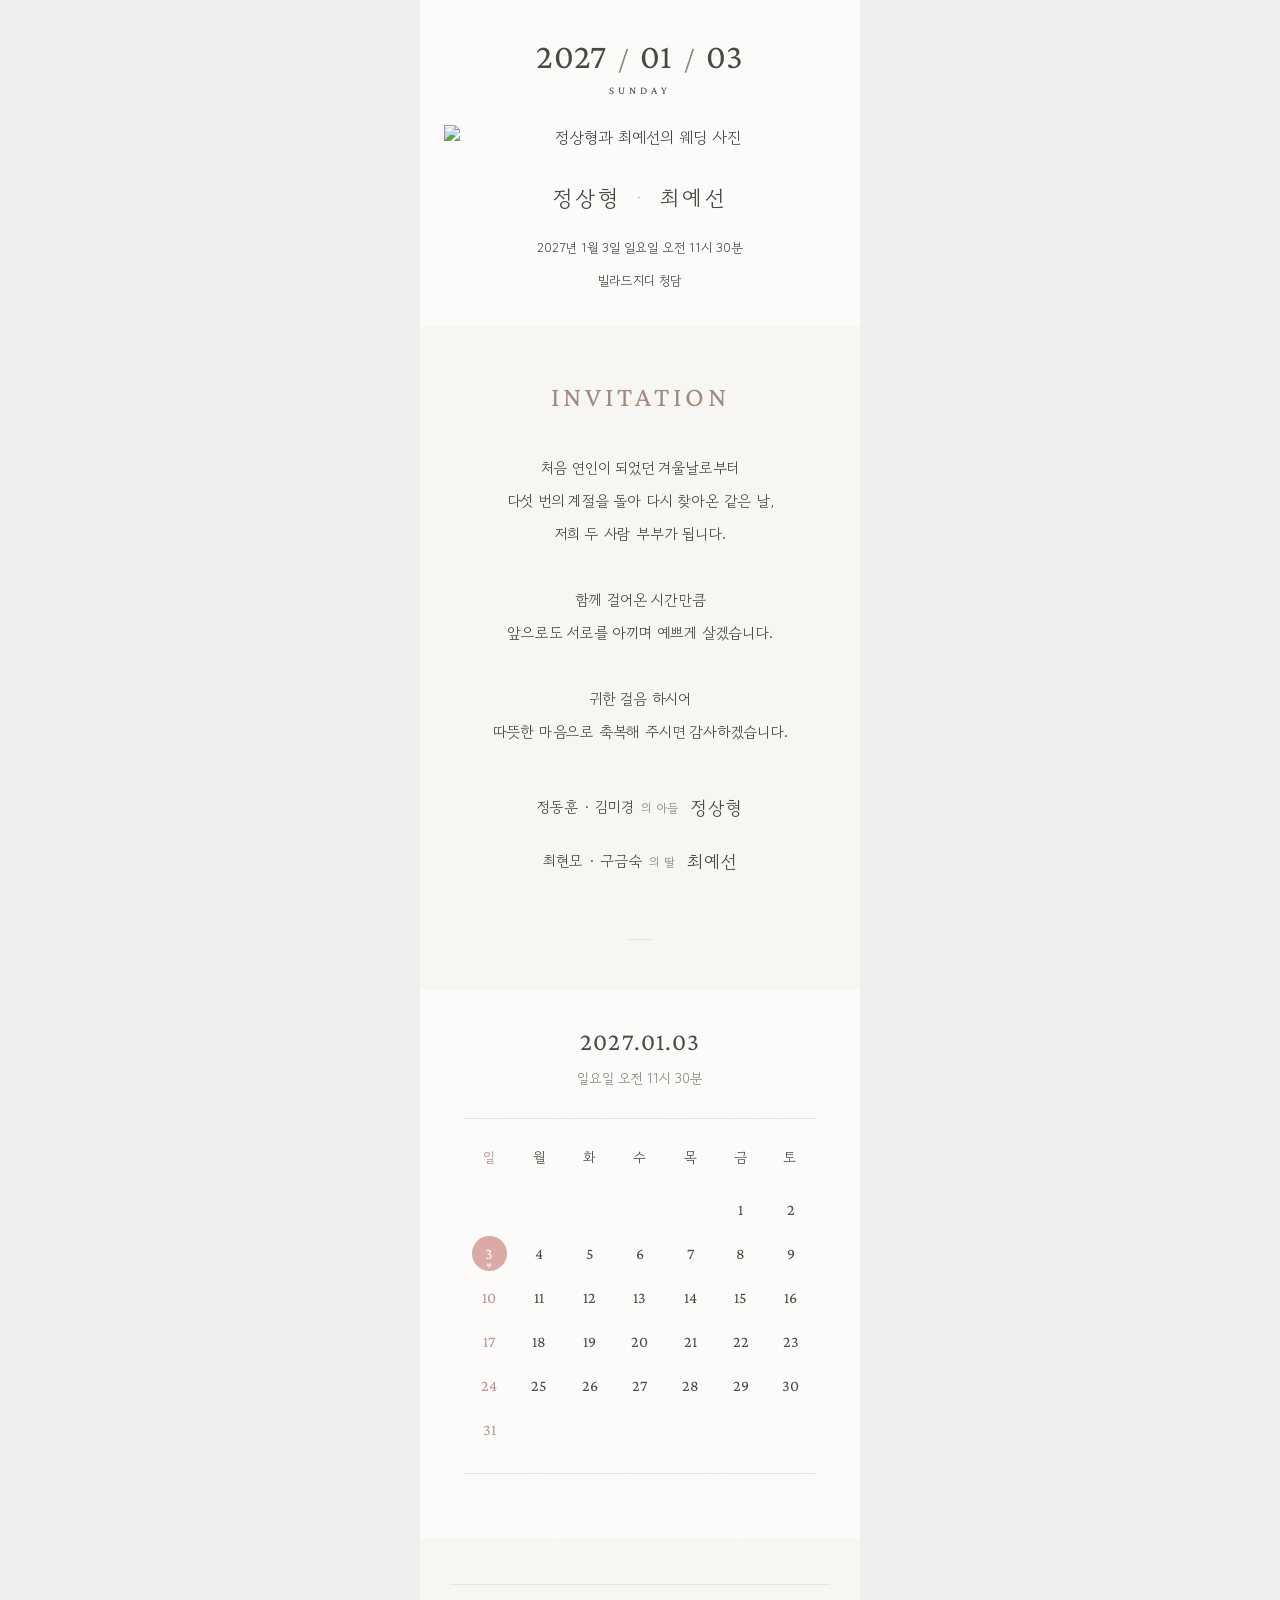
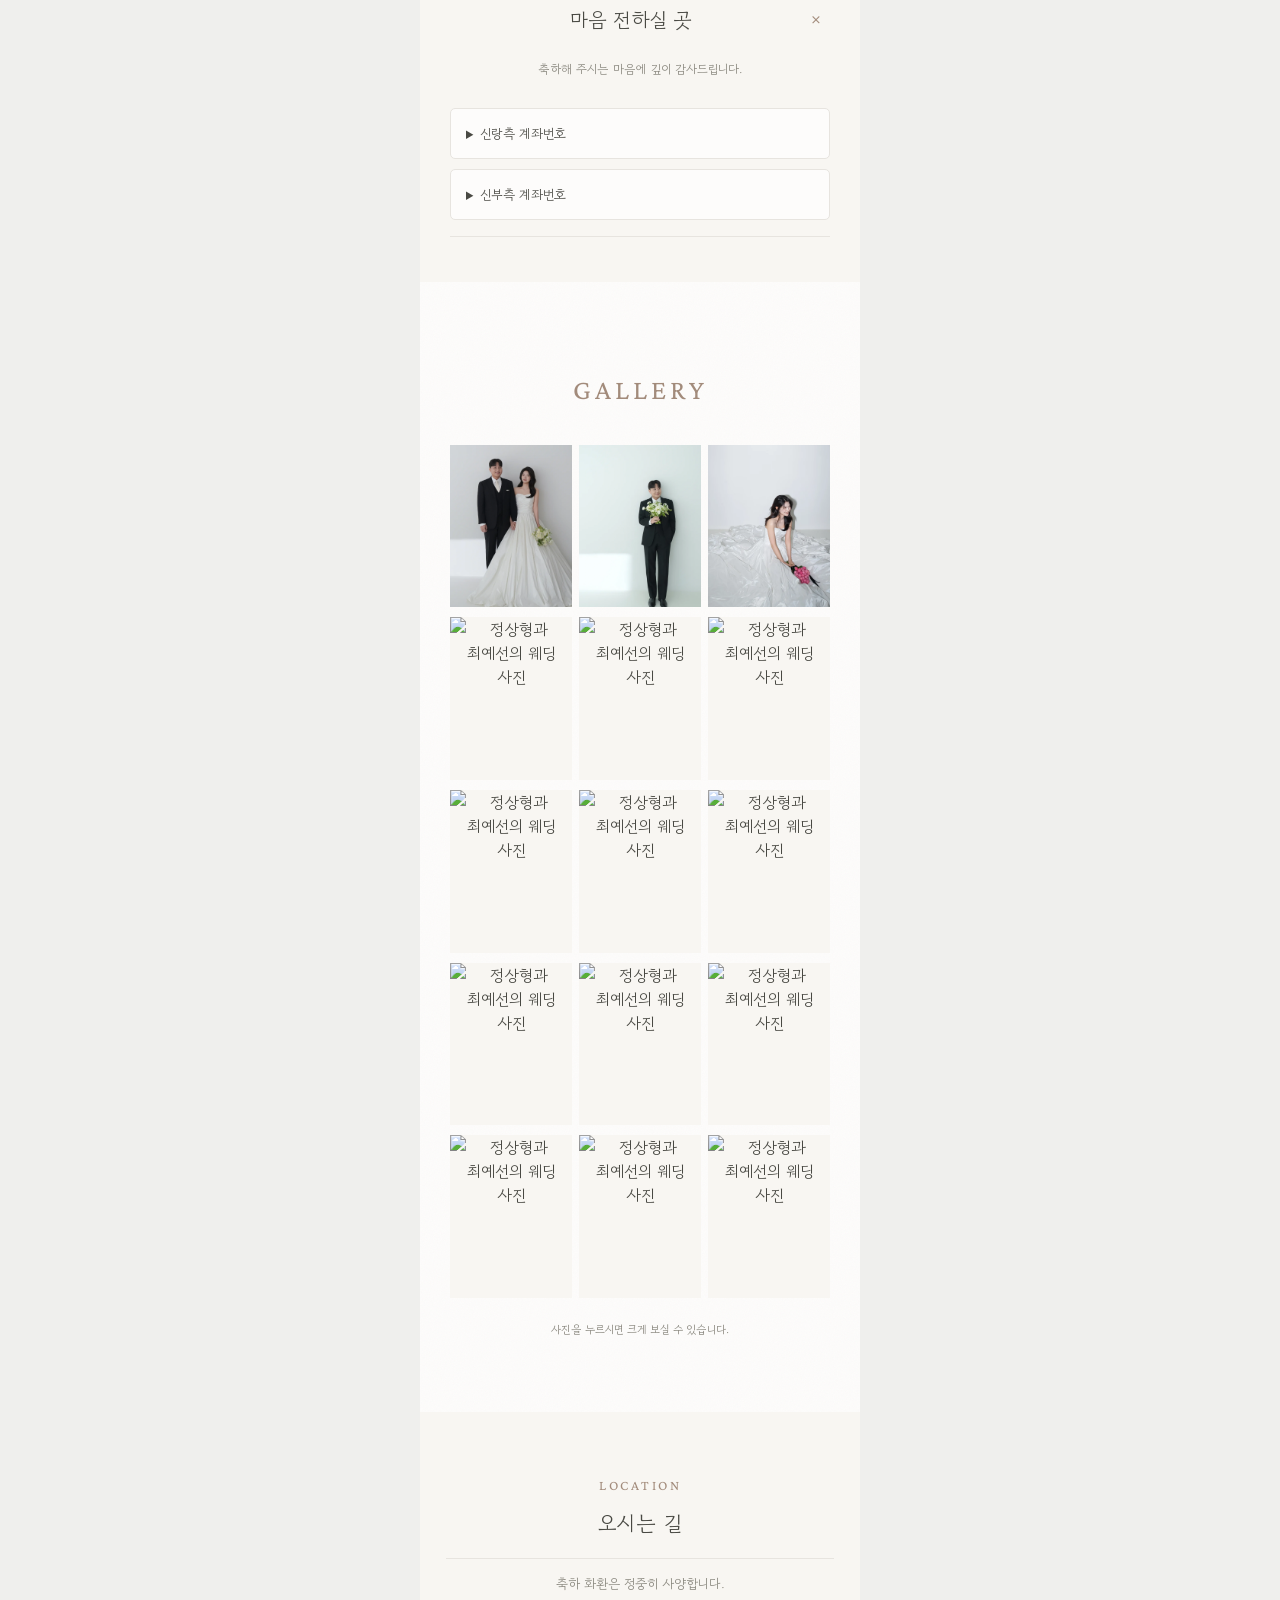
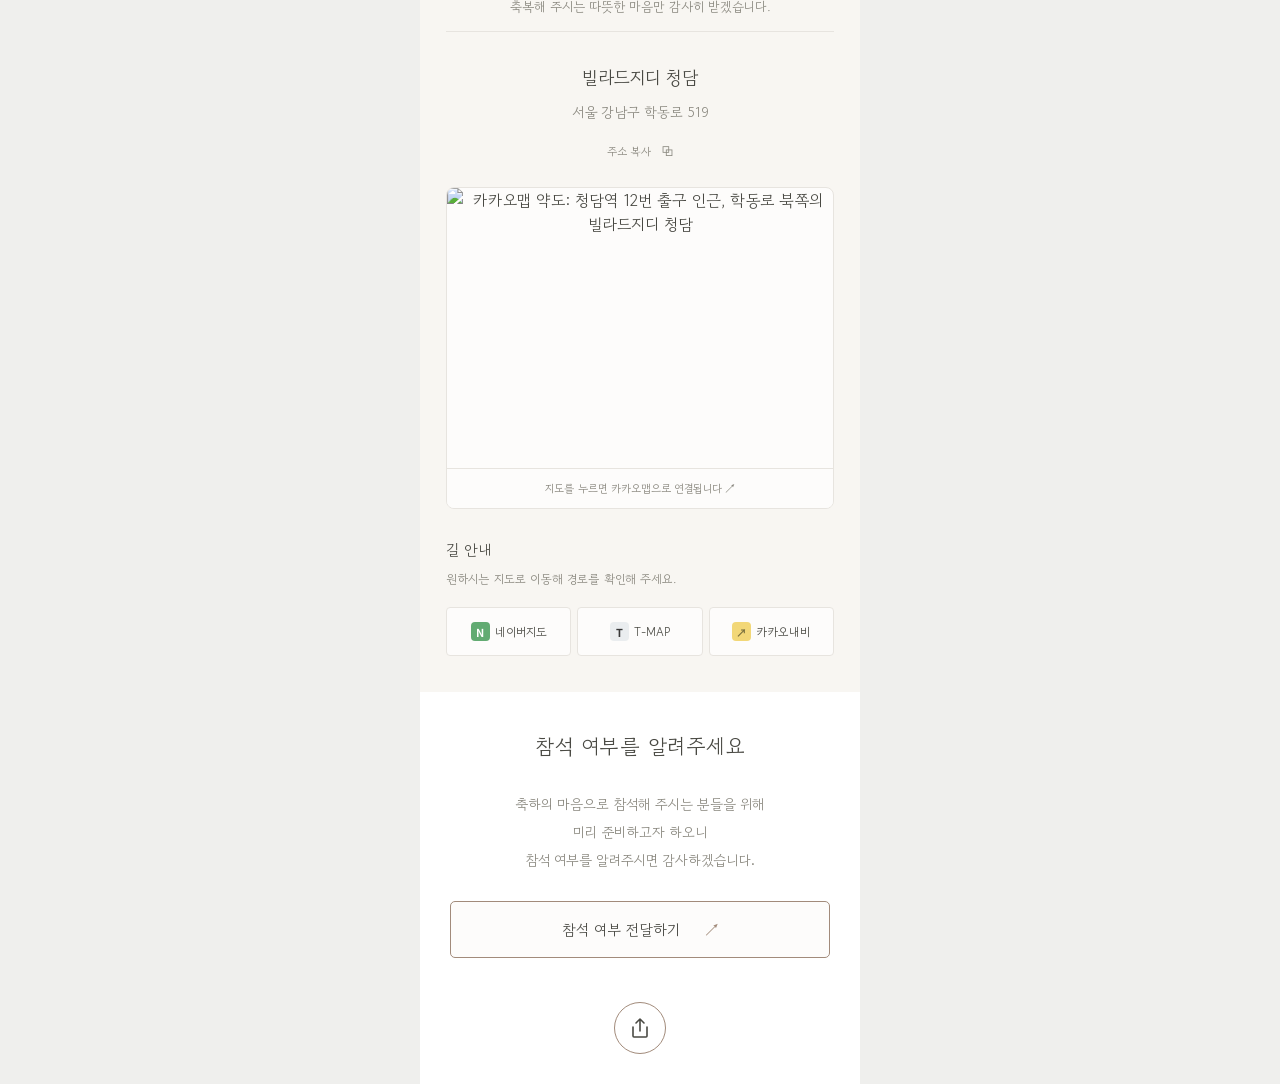
==== commit a950b304: "Apply approved gallery crops and upscale to original dimensions" ====
--- a/index.html
+++ b/index.html
@@ -9,4 +9,4 @@
 <meta property="og:image:alt" content="정상형과 최예선의 웨딩 사진">
 <meta name="twitter:card" content="summary_large_image">
 <meta name="robots" content="noindex, nofollow">
-<link rel="icon" href="assets/favicon.svg" type="image/svg+xml"><link rel="preconnect" href="https://fonts.googleapis.com"><link rel="preconnect" href="https://fonts.gstatic.com" crossorigin><link href="https://fonts.googleapis.com/css2?family=Allura&family=Crimson+Pro:ital,wght@0,300;0,400;0,500;1,300;1,400&family=Gowun+Batang:wght@400;700&family=Gowun+Dodum&family=Noto+Sans+KR:wght@400;500&display=swap" rel="stylesheet"><link rel="stylesheet" href="style.css?v=29"><script src="accounts-config.js?v=28" defer></script><script src="rsvp-config.js?v=7" defer></script><script src="kakao-share.js?v=24" defer></script><script src="app.js?v=28" defer></script></head><body><div id="app"></div><dialog id="photo-dialog" aria-label="웨딩 사진"><button class="photo-close" aria-label="사진 닫기">×</button><img alt="정상형과 최예선의 웨딩 사진"><div class="photo-controls"><button class="photo-prev" aria-label="이전 사진">←</button><span class="photo-counter" aria-live="polite"></span><button class="photo-next" aria-label="다음 사진">→</button></div></dialog><div id="notice" role="status"></div><noscript>청첩장을 보려면 JavaScript를 켜 주세요.</noscript></body></html>
+<link rel="icon" href="assets/favicon.svg" type="image/svg+xml"><link rel="preconnect" href="https://fonts.googleapis.com"><link rel="preconnect" href="https://fonts.gstatic.com" crossorigin><link href="https://fonts.googleapis.com/css2?family=Allura&family=Crimson+Pro:ital,wght@0,300;0,400;0,500;1,300;1,400&family=Gowun+Batang:wght@400;700&family=Gowun+Dodum&family=Noto+Sans+KR:wght@400;500&display=swap" rel="stylesheet"><link rel="stylesheet" href="style.css?v=29"><script src="accounts-config.js?v=28" defer></script><script src="rsvp-config.js?v=7" defer></script><script src="kakao-share.js?v=24" defer></script><script src="app.js?v=30" defer></script></head><body><div id="app"></div><dialog id="photo-dialog" aria-label="웨딩 사진"><button class="photo-close" aria-label="사진 닫기">×</button><img alt="정상형과 최예선의 웨딩 사진"><div class="photo-controls"><button class="photo-prev" aria-label="이전 사진">←</button><span class="photo-counter" aria-live="polite"></span><button class="photo-next" aria-label="다음 사진">→</button></div></dialog><div id="notice" role="status"></div><noscript>청첩장을 보려면 JavaScript를 켜 주세요.</noscript></body></html>
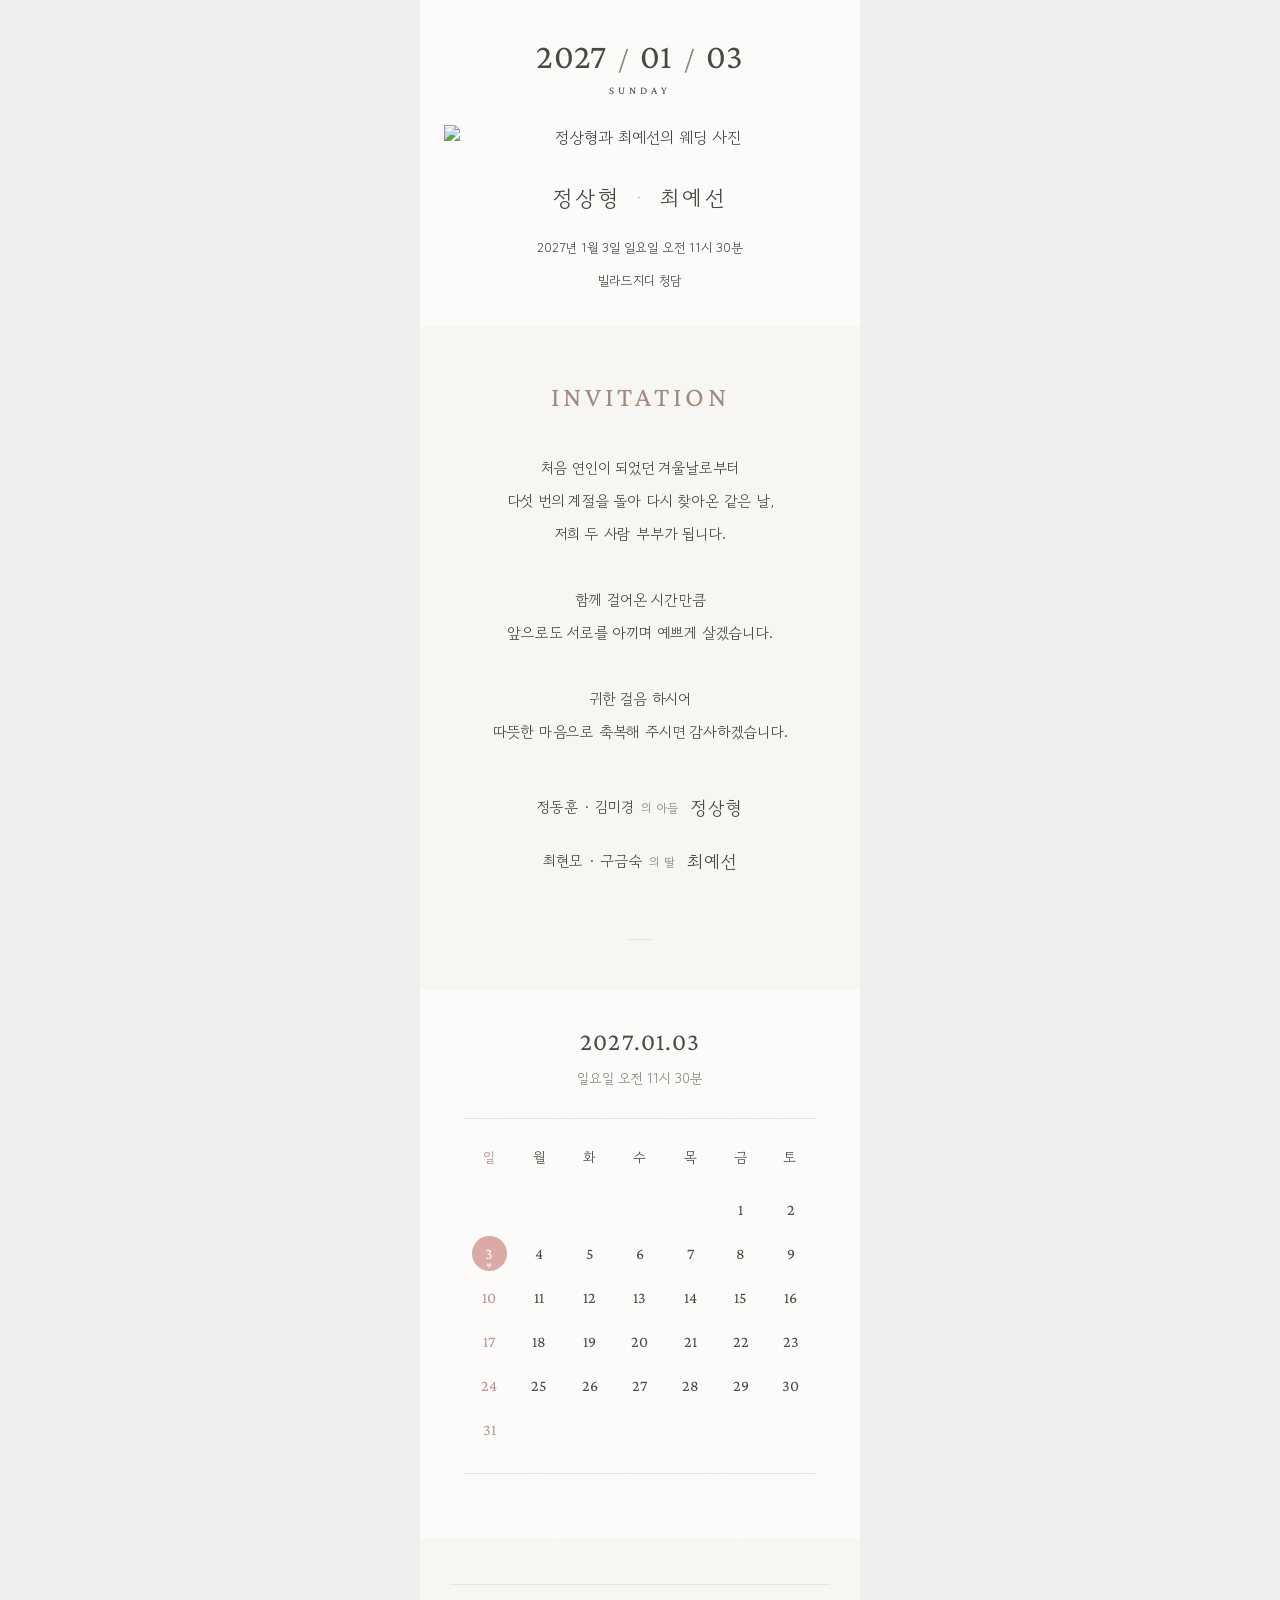
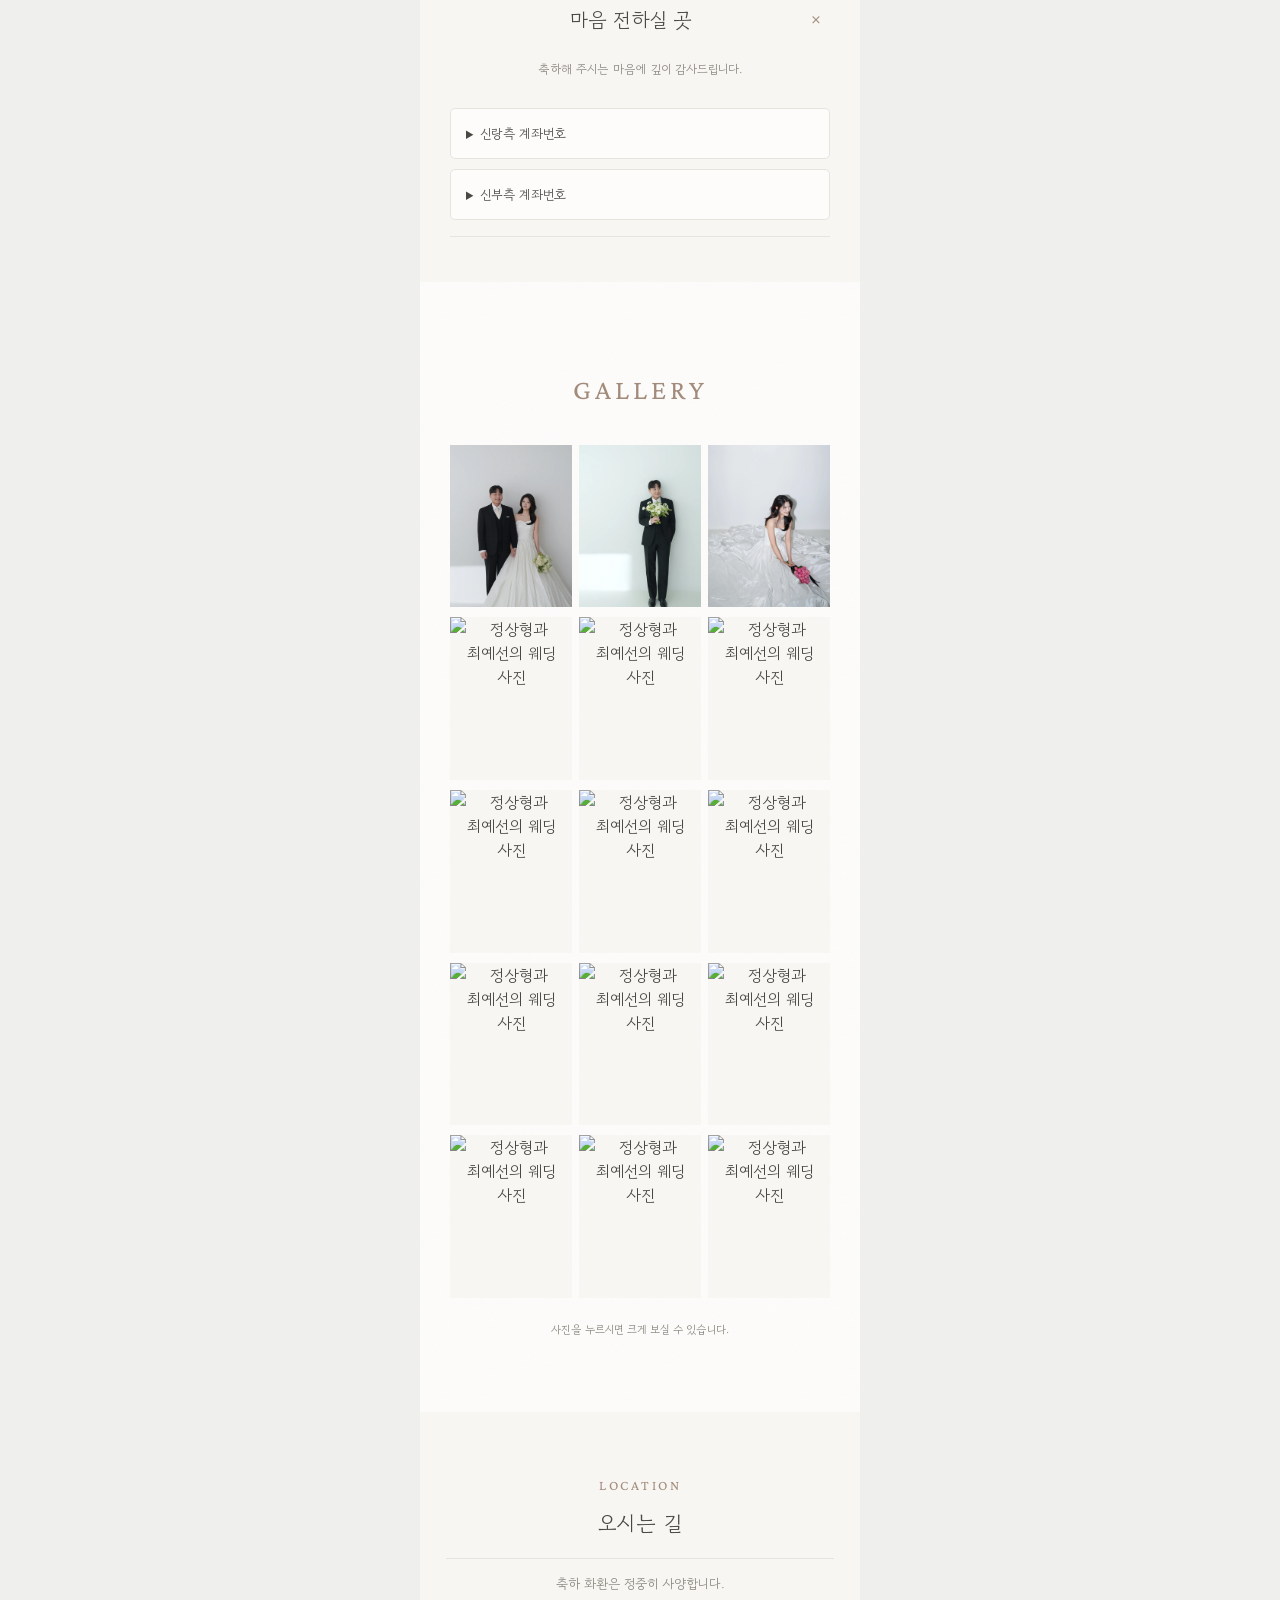
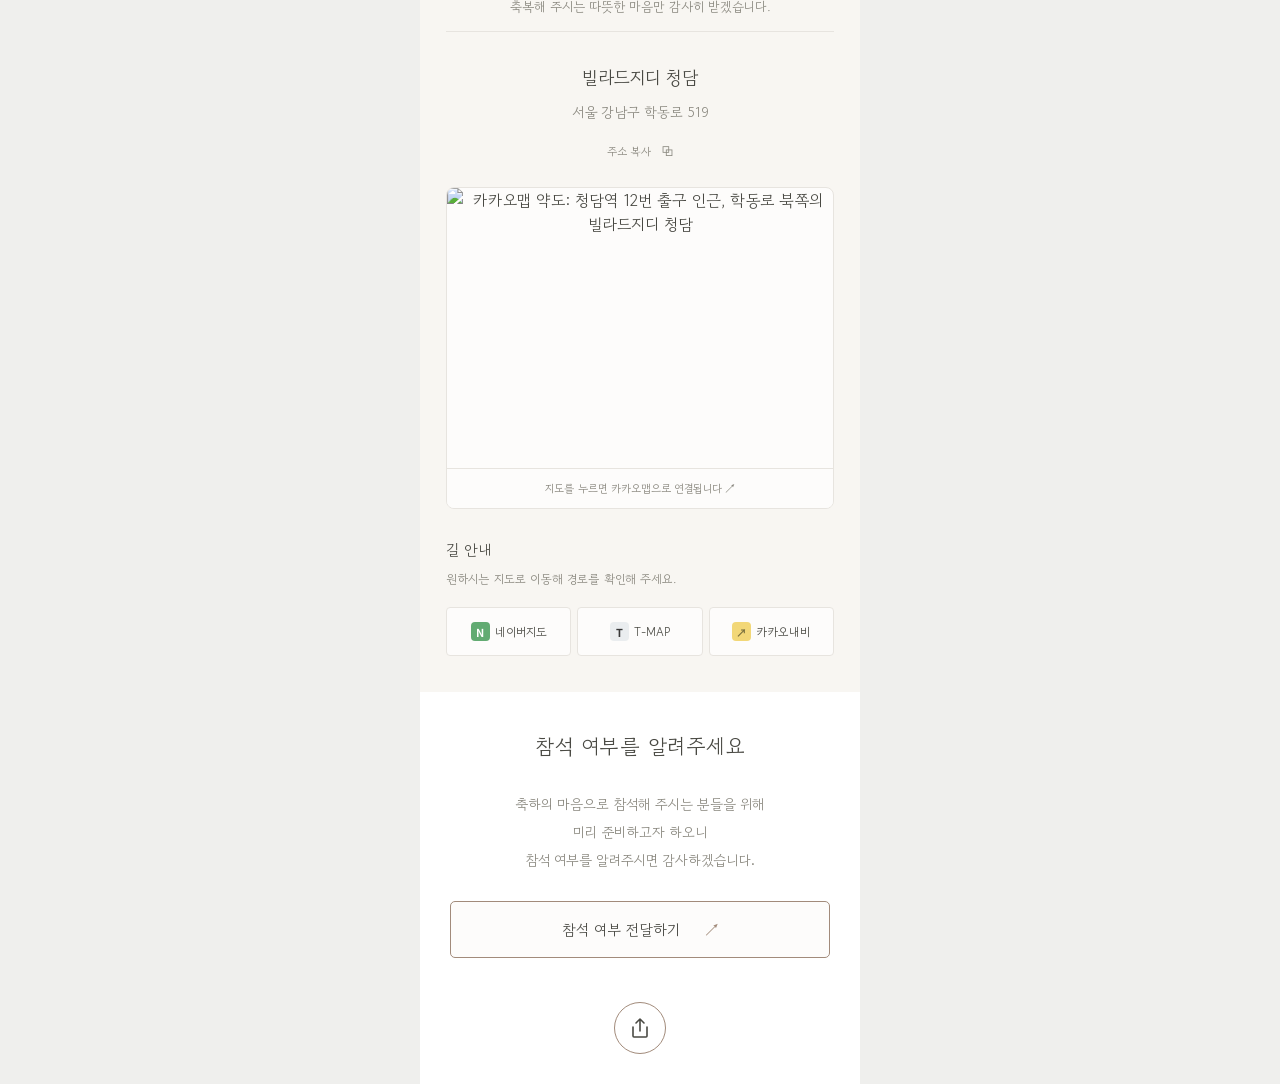
==== commit 39320e24: "Refine gallery photo quality and apply revised first crop" ====
--- a/index.html
+++ b/index.html
@@ -9,4 +9,4 @@
 <meta property="og:image:alt" content="정상형과 최예선의 웨딩 사진">
 <meta name="twitter:card" content="summary_large_image">
 <meta name="robots" content="noindex, nofollow">
-<link rel="icon" href="assets/favicon.svg" type="image/svg+xml"><link rel="preconnect" href="https://fonts.googleapis.com"><link rel="preconnect" href="https://fonts.gstatic.com" crossorigin><link href="https://fonts.googleapis.com/css2?family=Allura&family=Crimson+Pro:ital,wght@0,300;0,400;0,500;1,300;1,400&family=Gowun+Batang:wght@400;700&family=Gowun+Dodum&family=Noto+Sans+KR:wght@400;500&display=swap" rel="stylesheet"><link rel="stylesheet" href="style.css?v=29"><script src="accounts-config.js?v=28" defer></script><script src="rsvp-config.js?v=7" defer></script><script src="kakao-share.js?v=24" defer></script><script src="app.js?v=30" defer></script></head><body><div id="app"></div><dialog id="photo-dialog" aria-label="웨딩 사진"><button class="photo-close" aria-label="사진 닫기">×</button><img alt="정상형과 최예선의 웨딩 사진"><div class="photo-controls"><button class="photo-prev" aria-label="이전 사진">←</button><span class="photo-counter" aria-live="polite"></span><button class="photo-next" aria-label="다음 사진">→</button></div></dialog><div id="notice" role="status"></div><noscript>청첩장을 보려면 JavaScript를 켜 주세요.</noscript></body></html>
+<link rel="icon" href="assets/favicon.svg" type="image/svg+xml"><link rel="preconnect" href="https://fonts.googleapis.com"><link rel="preconnect" href="https://fonts.gstatic.com" crossorigin><link href="https://fonts.googleapis.com/css2?family=Allura&family=Crimson+Pro:ital,wght@0,300;0,400;0,500;1,300;1,400&family=Gowun+Batang:wght@400;700&family=Gowun+Dodum&family=Noto+Sans+KR:wght@400;500&display=swap" rel="stylesheet"><link rel="stylesheet" href="style.css?v=29"><script src="accounts-config.js?v=28" defer></script><script src="rsvp-config.js?v=7" defer></script><script src="kakao-share.js?v=24" defer></script><script src="app.js?v=31" defer></script></head><body><div id="app"></div><dialog id="photo-dialog" aria-label="웨딩 사진"><button class="photo-close" aria-label="사진 닫기">×</button><img alt="정상형과 최예선의 웨딩 사진"><div class="photo-controls"><button class="photo-prev" aria-label="이전 사진">←</button><span class="photo-counter" aria-live="polite"></span><button class="photo-next" aria-label="다음 사진">→</button></div></dialog><div id="notice" role="status"></div><noscript>청첩장을 보려면 JavaScript를 켜 주세요.</noscript></body></html>
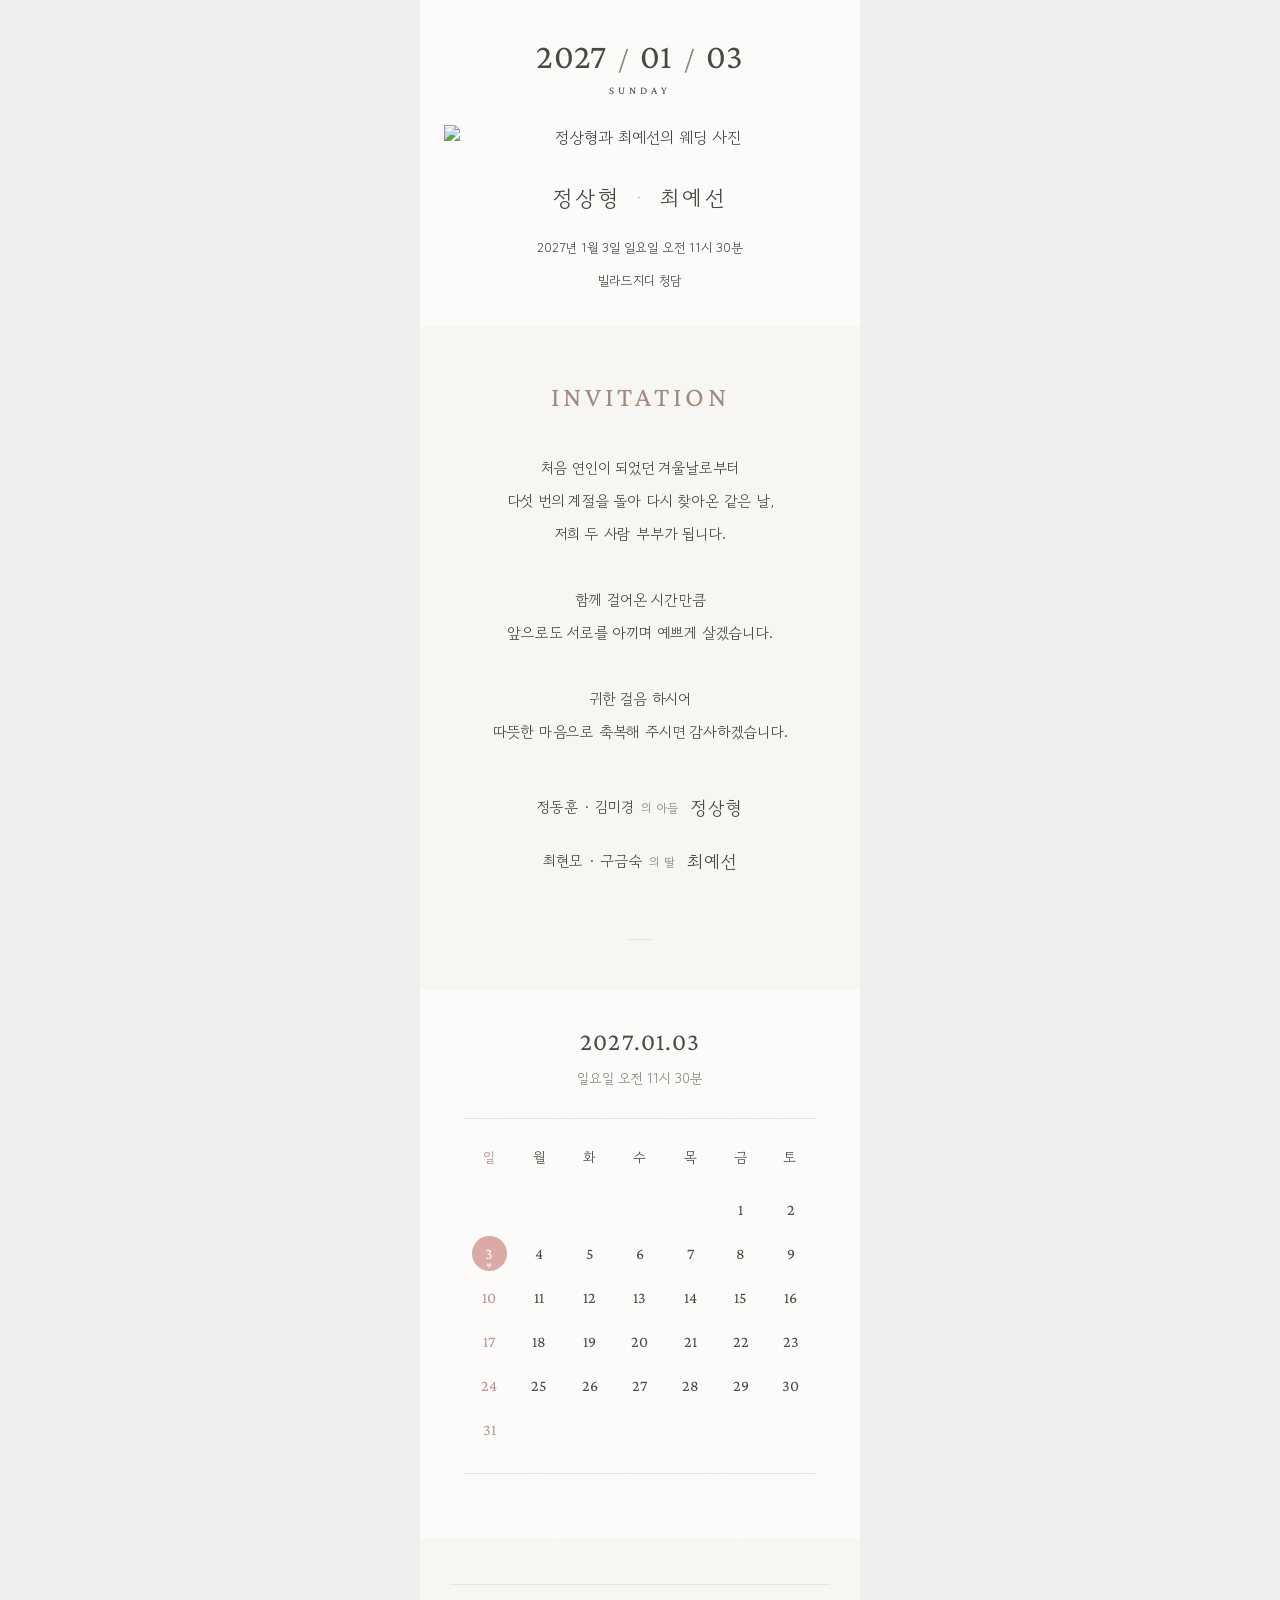
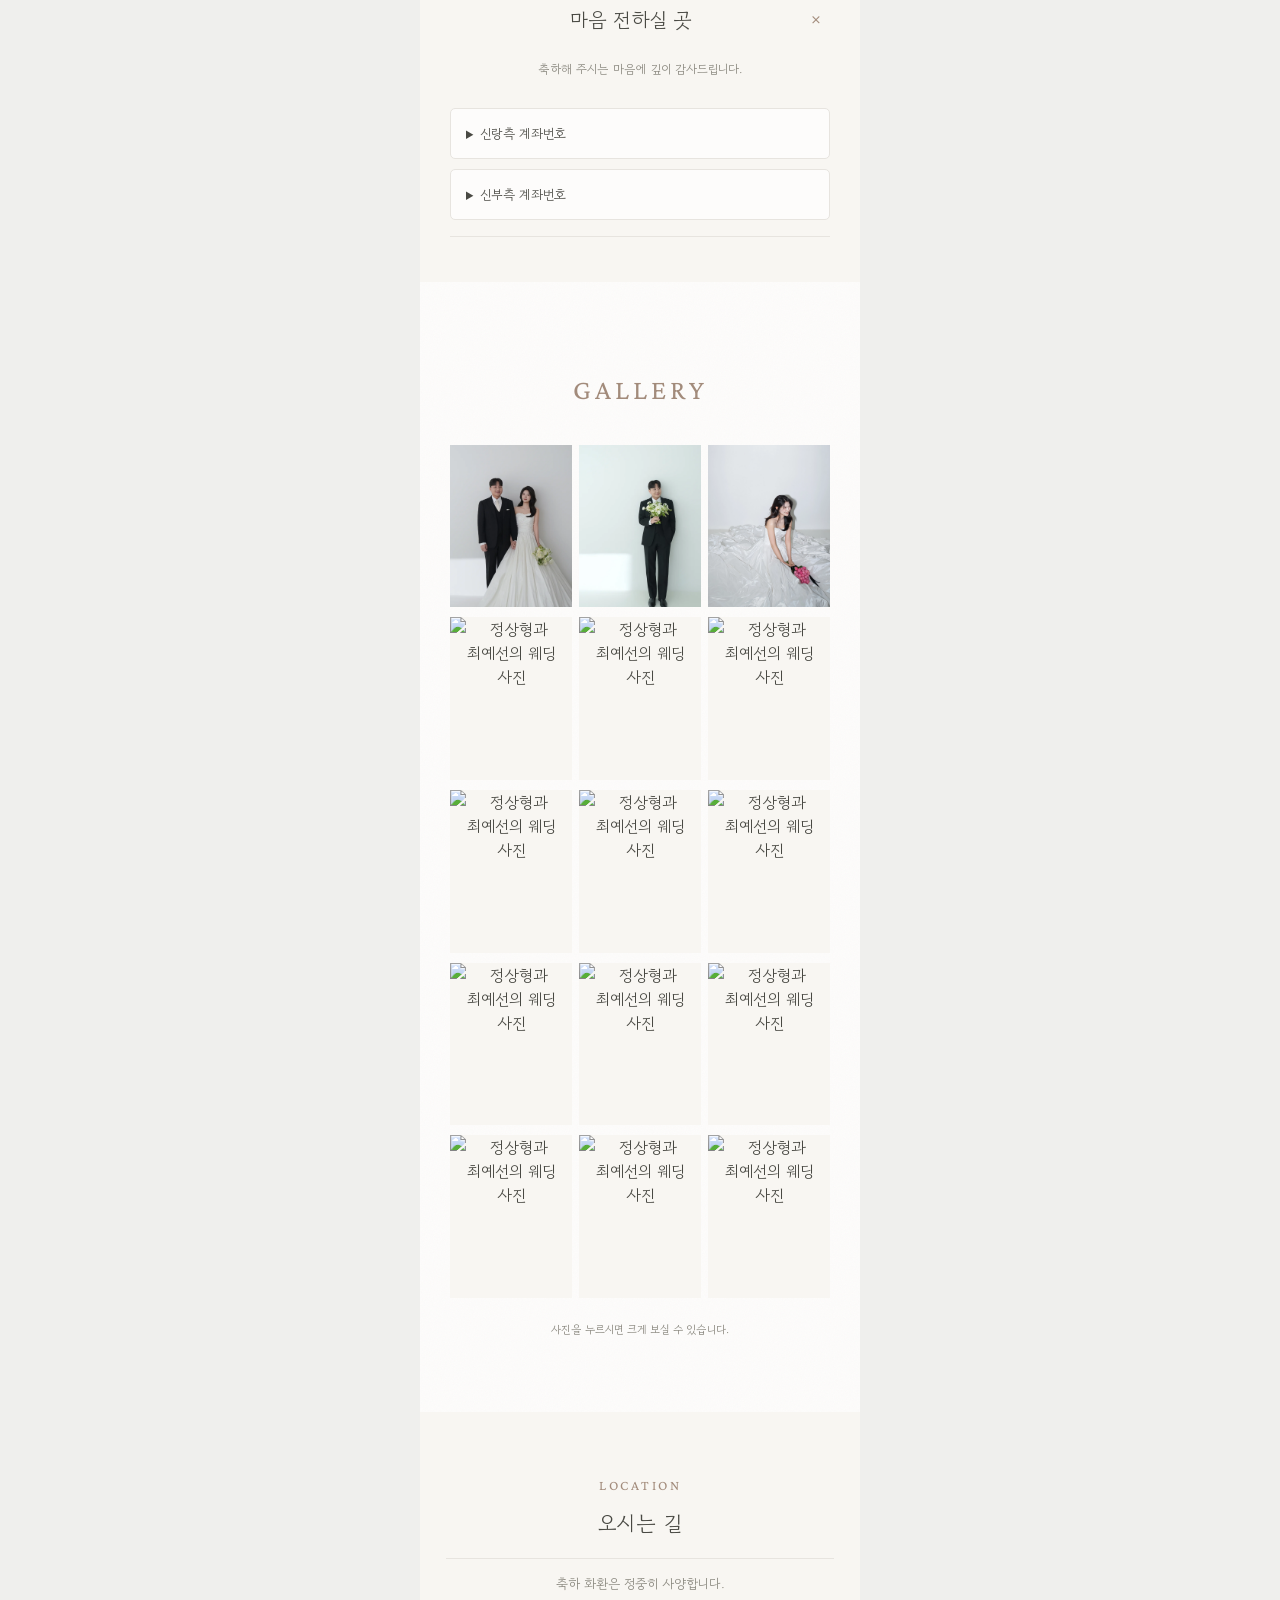
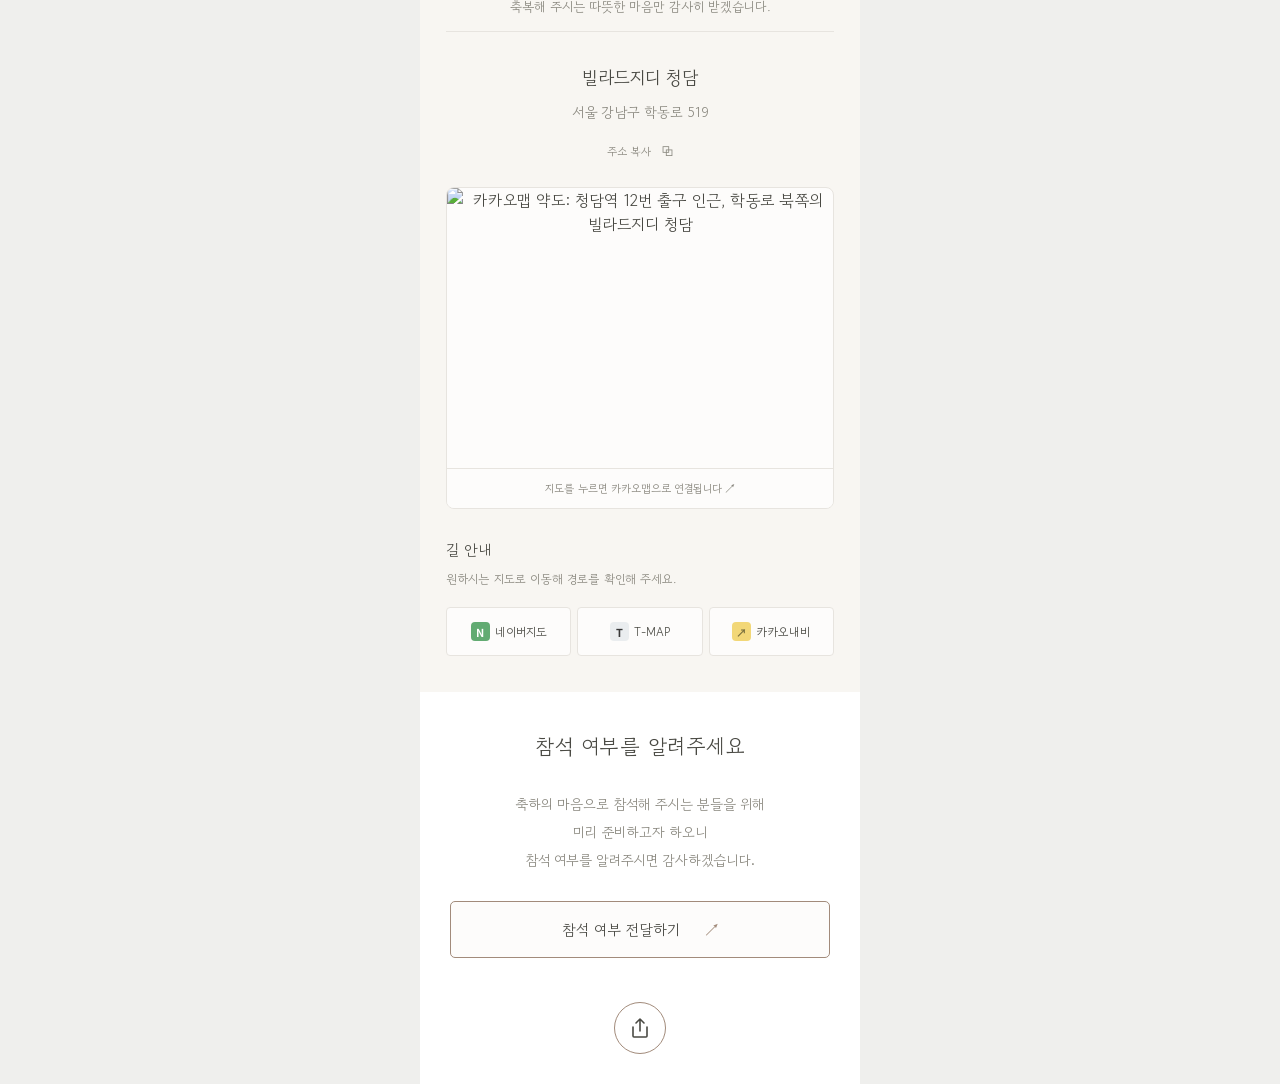
==== commit 45b0e852: "Adjust first gallery photo crop and retain quality enhancement" ====
--- a/index.html
+++ b/index.html
@@ -9,4 +9,4 @@
 <meta property="og:image:alt" content="정상형과 최예선의 웨딩 사진">
 <meta name="twitter:card" content="summary_large_image">
 <meta name="robots" content="noindex, nofollow">
-<link rel="icon" href="assets/favicon.svg" type="image/svg+xml"><link rel="preconnect" href="https://fonts.googleapis.com"><link rel="preconnect" href="https://fonts.gstatic.com" crossorigin><link href="https://fonts.googleapis.com/css2?family=Allura&family=Crimson+Pro:ital,wght@0,300;0,400;0,500;1,300;1,400&family=Gowun+Batang:wght@400;700&family=Gowun+Dodum&family=Noto+Sans+KR:wght@400;500&display=swap" rel="stylesheet"><link rel="stylesheet" href="style.css?v=29"><script src="accounts-config.js?v=28" defer></script><script src="rsvp-config.js?v=7" defer></script><script src="kakao-share.js?v=24" defer></script><script src="app.js?v=31" defer></script></head><body><div id="app"></div><dialog id="photo-dialog" aria-label="웨딩 사진"><button class="photo-close" aria-label="사진 닫기">×</button><img alt="정상형과 최예선의 웨딩 사진"><div class="photo-controls"><button class="photo-prev" aria-label="이전 사진">←</button><span class="photo-counter" aria-live="polite"></span><button class="photo-next" aria-label="다음 사진">→</button></div></dialog><div id="notice" role="status"></div><noscript>청첩장을 보려면 JavaScript를 켜 주세요.</noscript></body></html>
+<link rel="icon" href="assets/favicon.svg" type="image/svg+xml"><link rel="preconnect" href="https://fonts.googleapis.com"><link rel="preconnect" href="https://fonts.gstatic.com" crossorigin><link href="https://fonts.googleapis.com/css2?family=Allura&family=Crimson+Pro:ital,wght@0,300;0,400;0,500;1,300;1,400&family=Gowun+Batang:wght@400;700&family=Gowun+Dodum&family=Noto+Sans+KR:wght@400;500&display=swap" rel="stylesheet"><link rel="stylesheet" href="style.css?v=29"><script src="accounts-config.js?v=28" defer></script><script src="rsvp-config.js?v=7" defer></script><script src="kakao-share.js?v=24" defer></script><script src="app.js?v=32" defer></script></head><body><div id="app"></div><dialog id="photo-dialog" aria-label="웨딩 사진"><button class="photo-close" aria-label="사진 닫기">×</button><img alt="정상형과 최예선의 웨딩 사진"><div class="photo-controls"><button class="photo-prev" aria-label="이전 사진">←</button><span class="photo-counter" aria-live="polite"></span><button class="photo-next" aria-label="다음 사진">→</button></div></dialog><div id="notice" role="status"></div><noscript>청첩장을 보려면 JavaScript를 켜 주세요.</noscript></body></html>
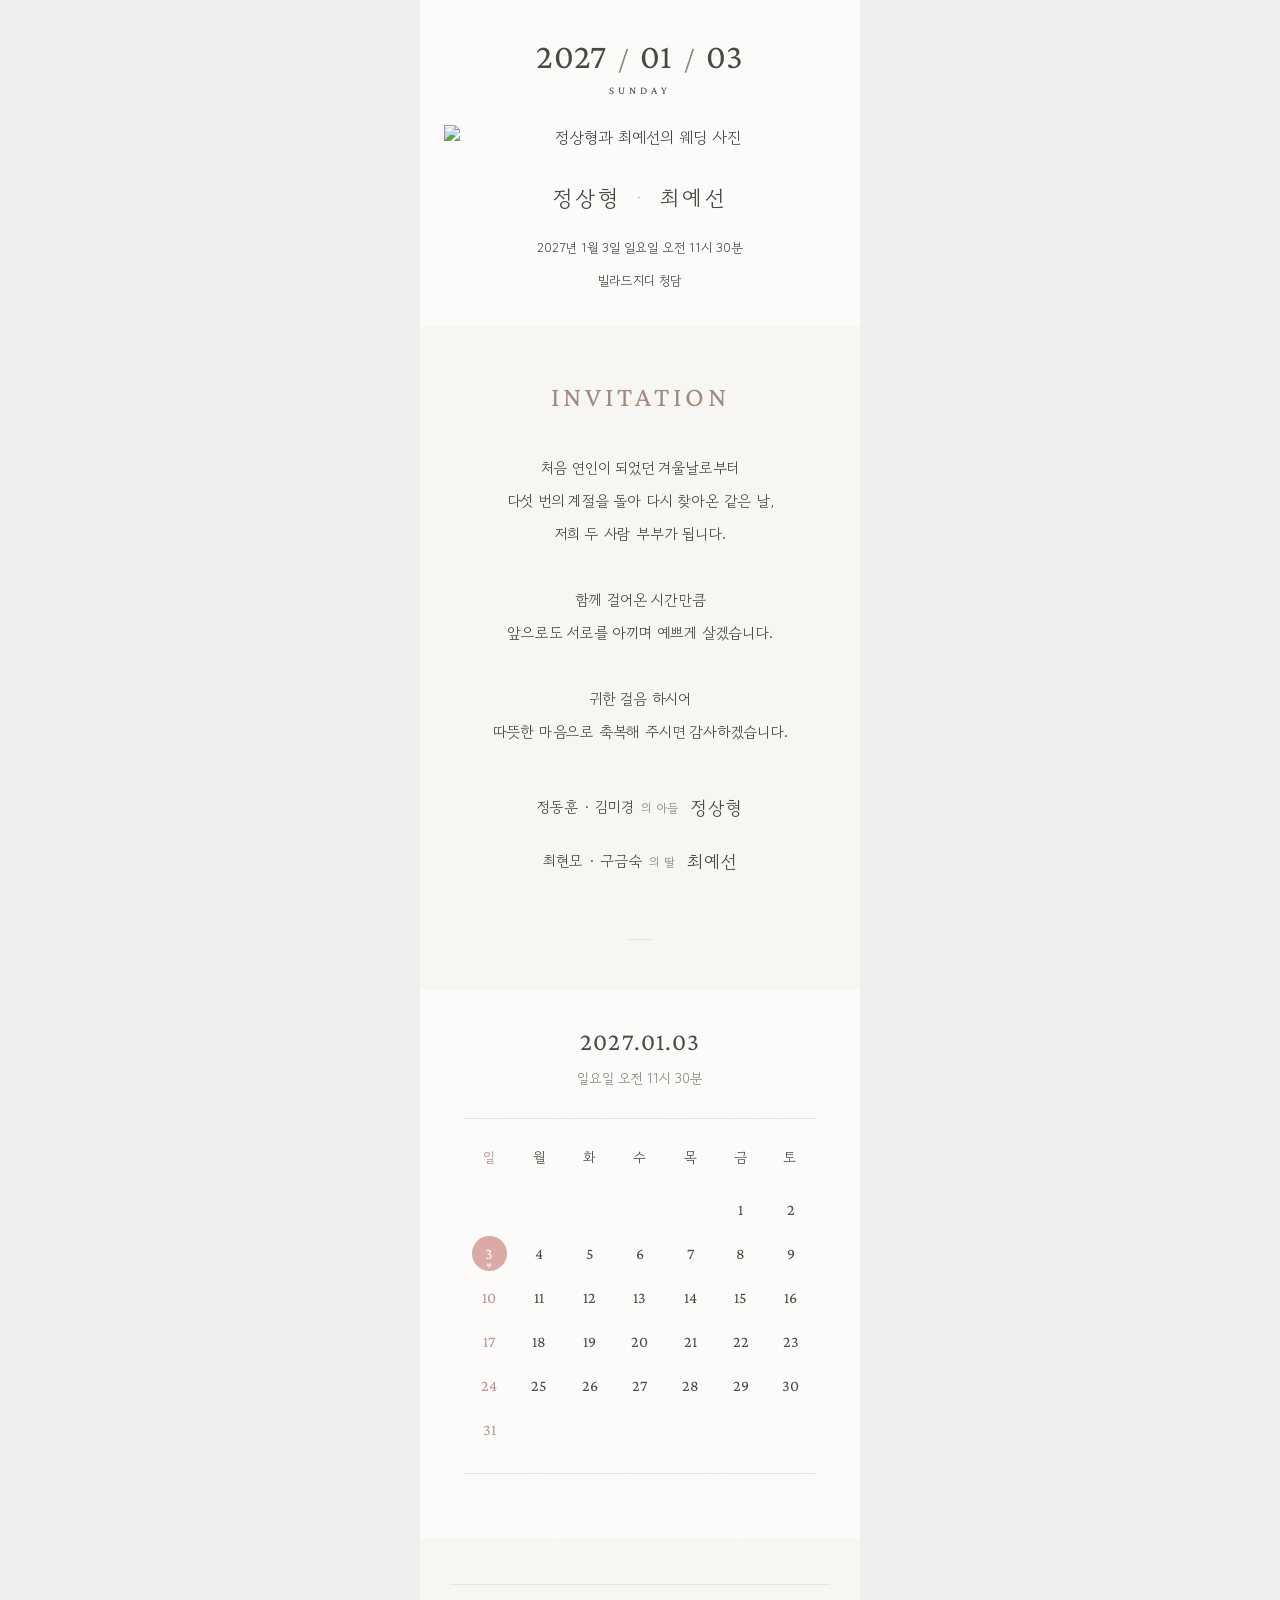
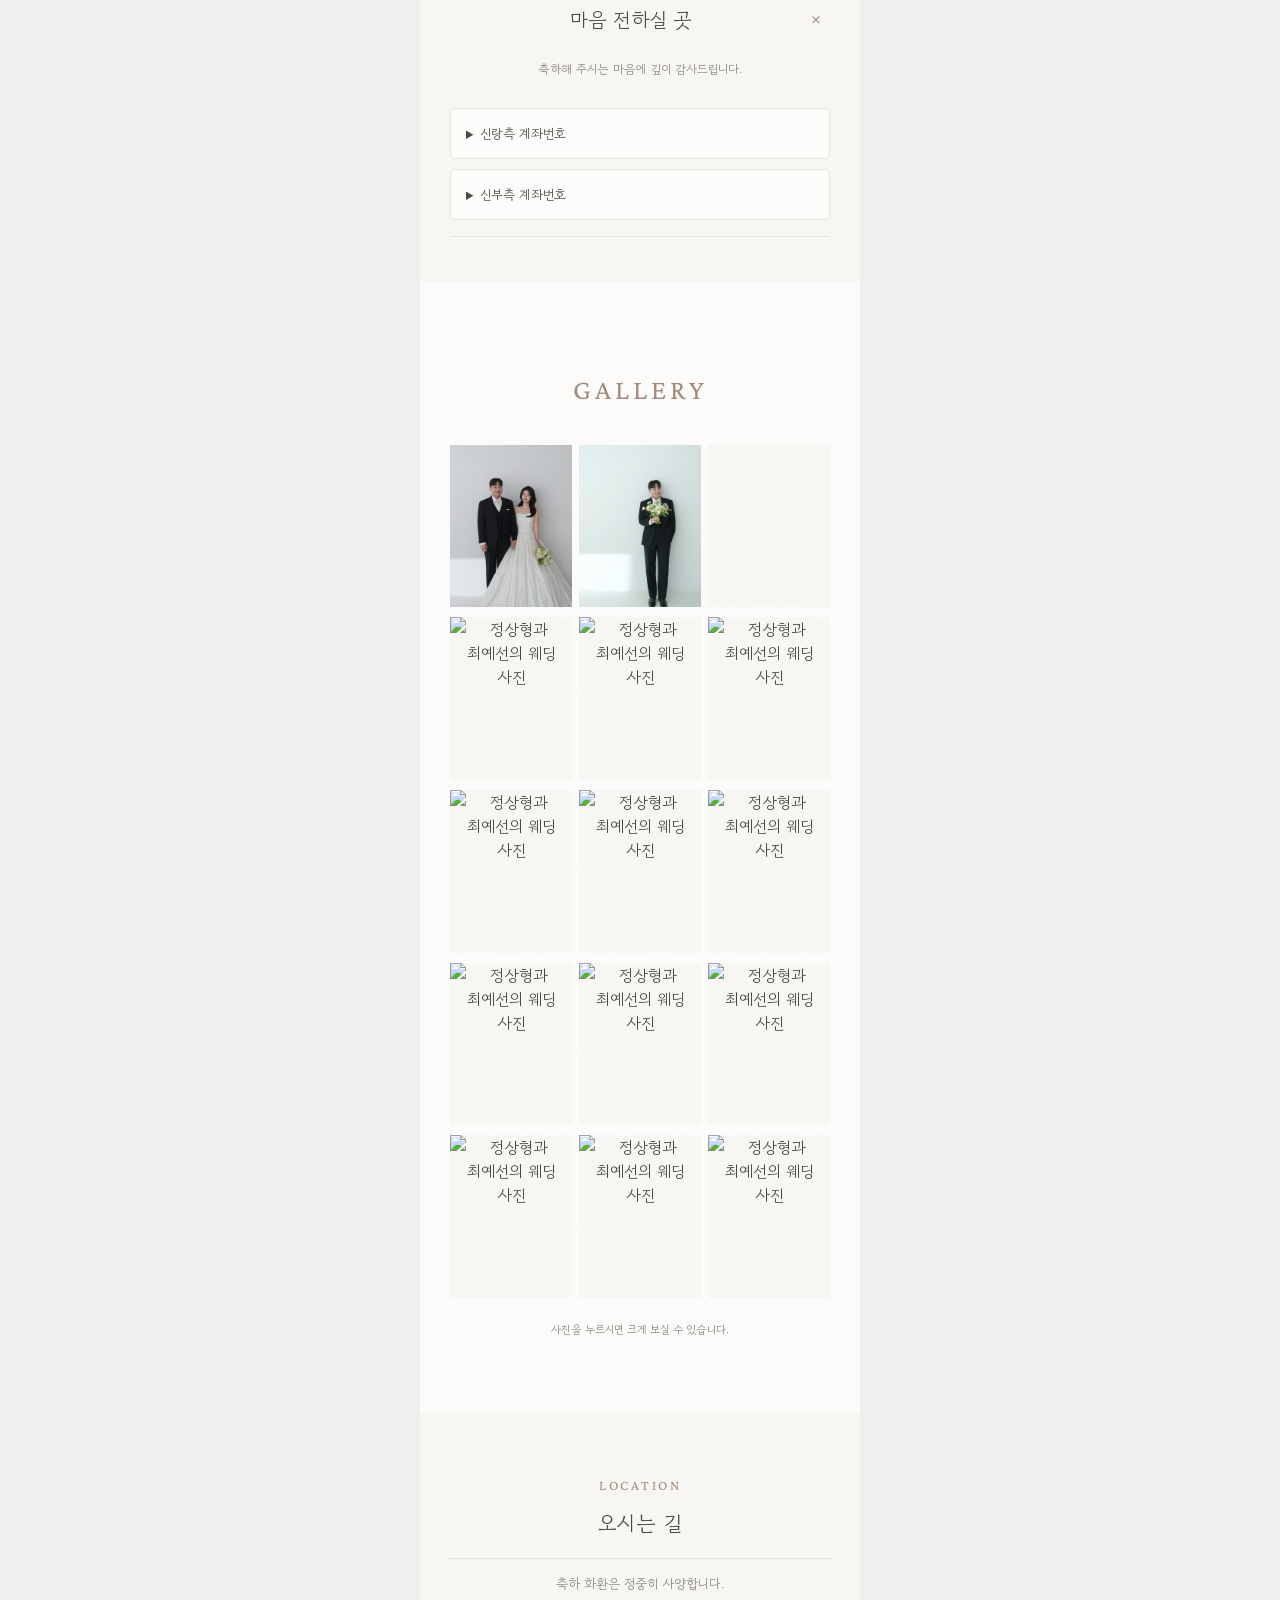
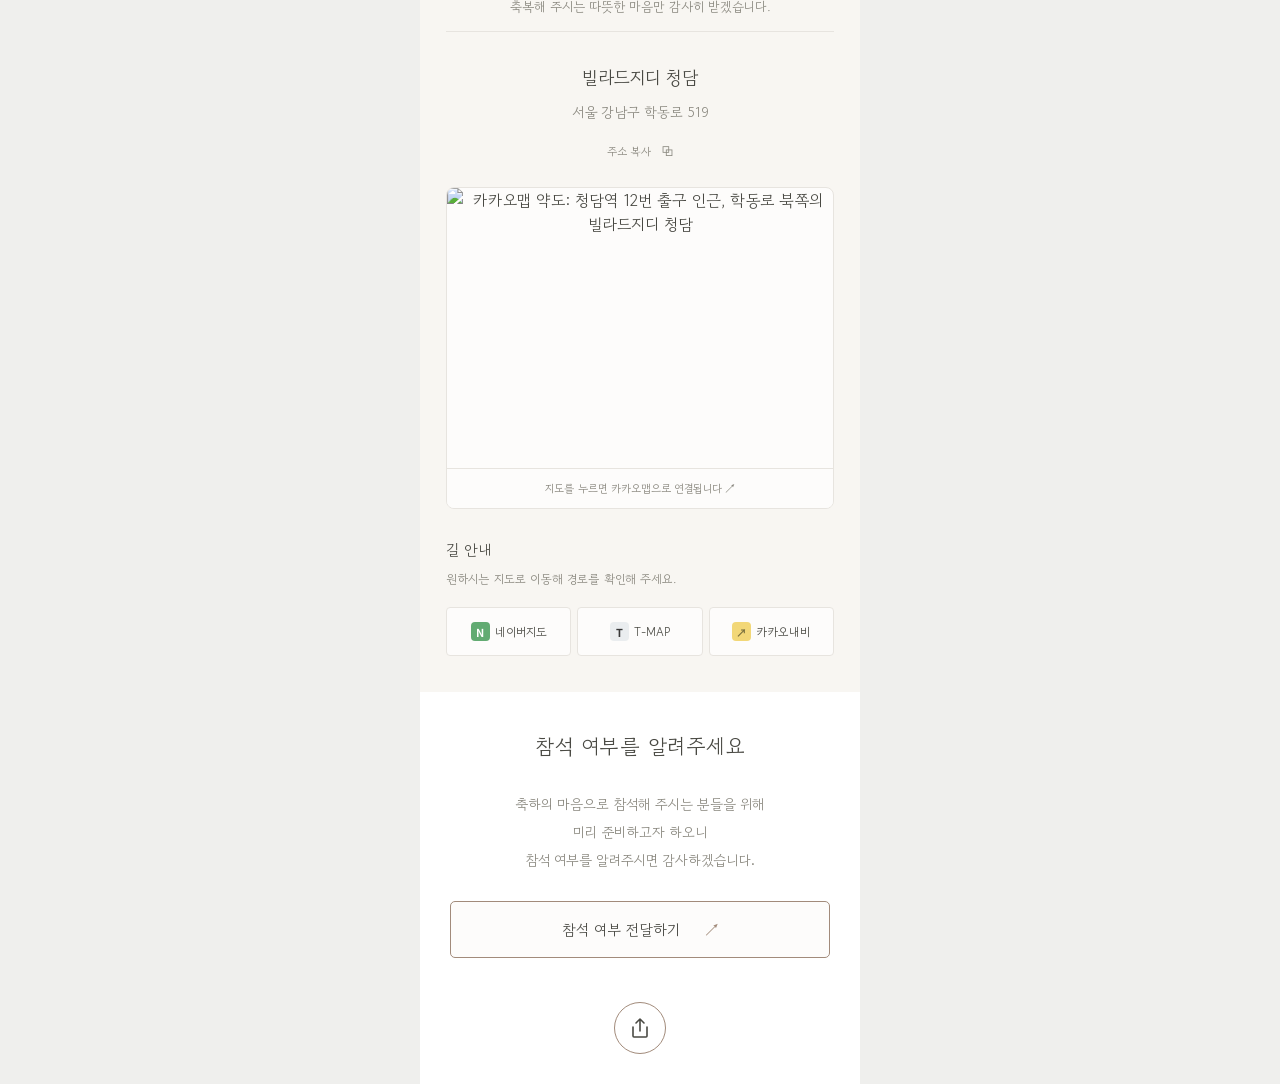
==== commit 2a8e2a87: "Rebuild gallery crops from uploaded originals and revise third crop" ====
--- a/index.html
+++ b/index.html
@@ -9,4 +9,4 @@
 <meta property="og:image:alt" content="정상형과 최예선의 웨딩 사진">
 <meta name="twitter:card" content="summary_large_image">
 <meta name="robots" content="noindex, nofollow">
-<link rel="icon" href="assets/favicon.svg" type="image/svg+xml"><link rel="preconnect" href="https://fonts.googleapis.com"><link rel="preconnect" href="https://fonts.gstatic.com" crossorigin><link href="https://fonts.googleapis.com/css2?family=Allura&family=Crimson+Pro:ital,wght@0,300;0,400;0,500;1,300;1,400&family=Gowun+Batang:wght@400;700&family=Gowun+Dodum&family=Noto+Sans+KR:wght@400;500&display=swap" rel="stylesheet"><link rel="stylesheet" href="style.css?v=29"><script src="accounts-config.js?v=28" defer></script><script src="rsvp-config.js?v=7" defer></script><script src="kakao-share.js?v=24" defer></script><script src="app.js?v=32" defer></script></head><body><div id="app"></div><dialog id="photo-dialog" aria-label="웨딩 사진"><button class="photo-close" aria-label="사진 닫기">×</button><img alt="정상형과 최예선의 웨딩 사진"><div class="photo-controls"><button class="photo-prev" aria-label="이전 사진">←</button><span class="photo-counter" aria-live="polite"></span><button class="photo-next" aria-label="다음 사진">→</button></div></dialog><div id="notice" role="status"></div><noscript>청첩장을 보려면 JavaScript를 켜 주세요.</noscript></body></html>
+<link rel="icon" href="assets/favicon.svg" type="image/svg+xml"><link rel="preconnect" href="https://fonts.googleapis.com"><link rel="preconnect" href="https://fonts.gstatic.com" crossorigin><link href="https://fonts.googleapis.com/css2?family=Allura&family=Crimson+Pro:ital,wght@0,300;0,400;0,500;1,300;1,400&family=Gowun+Batang:wght@400;700&family=Gowun+Dodum&family=Noto+Sans+KR:wght@400;500&display=swap" rel="stylesheet"><link rel="stylesheet" href="style.css?v=29"><script src="accounts-config.js?v=28" defer></script><script src="rsvp-config.js?v=7" defer></script><script src="kakao-share.js?v=24" defer></script><script src="app.js?v=33" defer></script></head><body><div id="app"></div><dialog id="photo-dialog" aria-label="웨딩 사진"><button class="photo-close" aria-label="사진 닫기">×</button><img alt="정상형과 최예선의 웨딩 사진"><div class="photo-controls"><button class="photo-prev" aria-label="이전 사진">←</button><span class="photo-counter" aria-live="polite"></span><button class="photo-next" aria-label="다음 사진">→</button></div></dialog><div id="notice" role="status"></div><noscript>청첩장을 보려면 JavaScript를 켜 주세요.</noscript></body></html>
